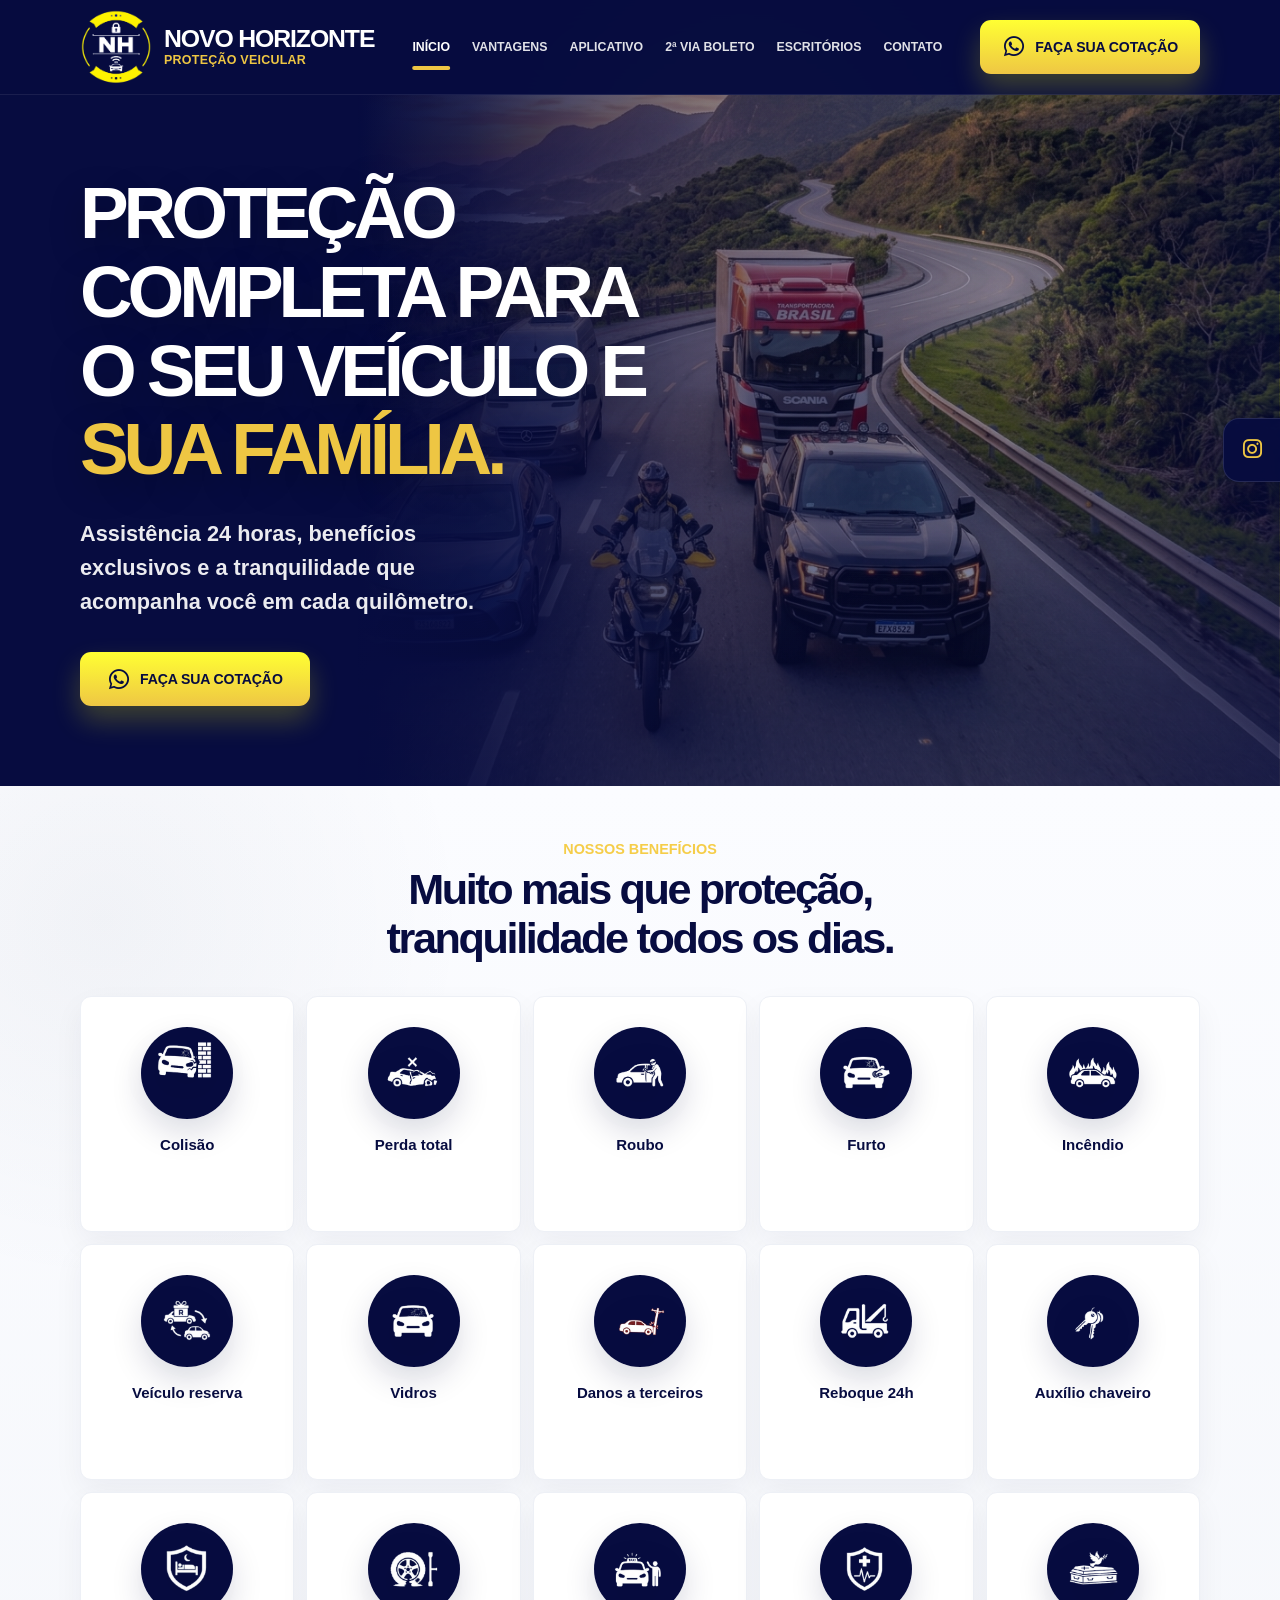
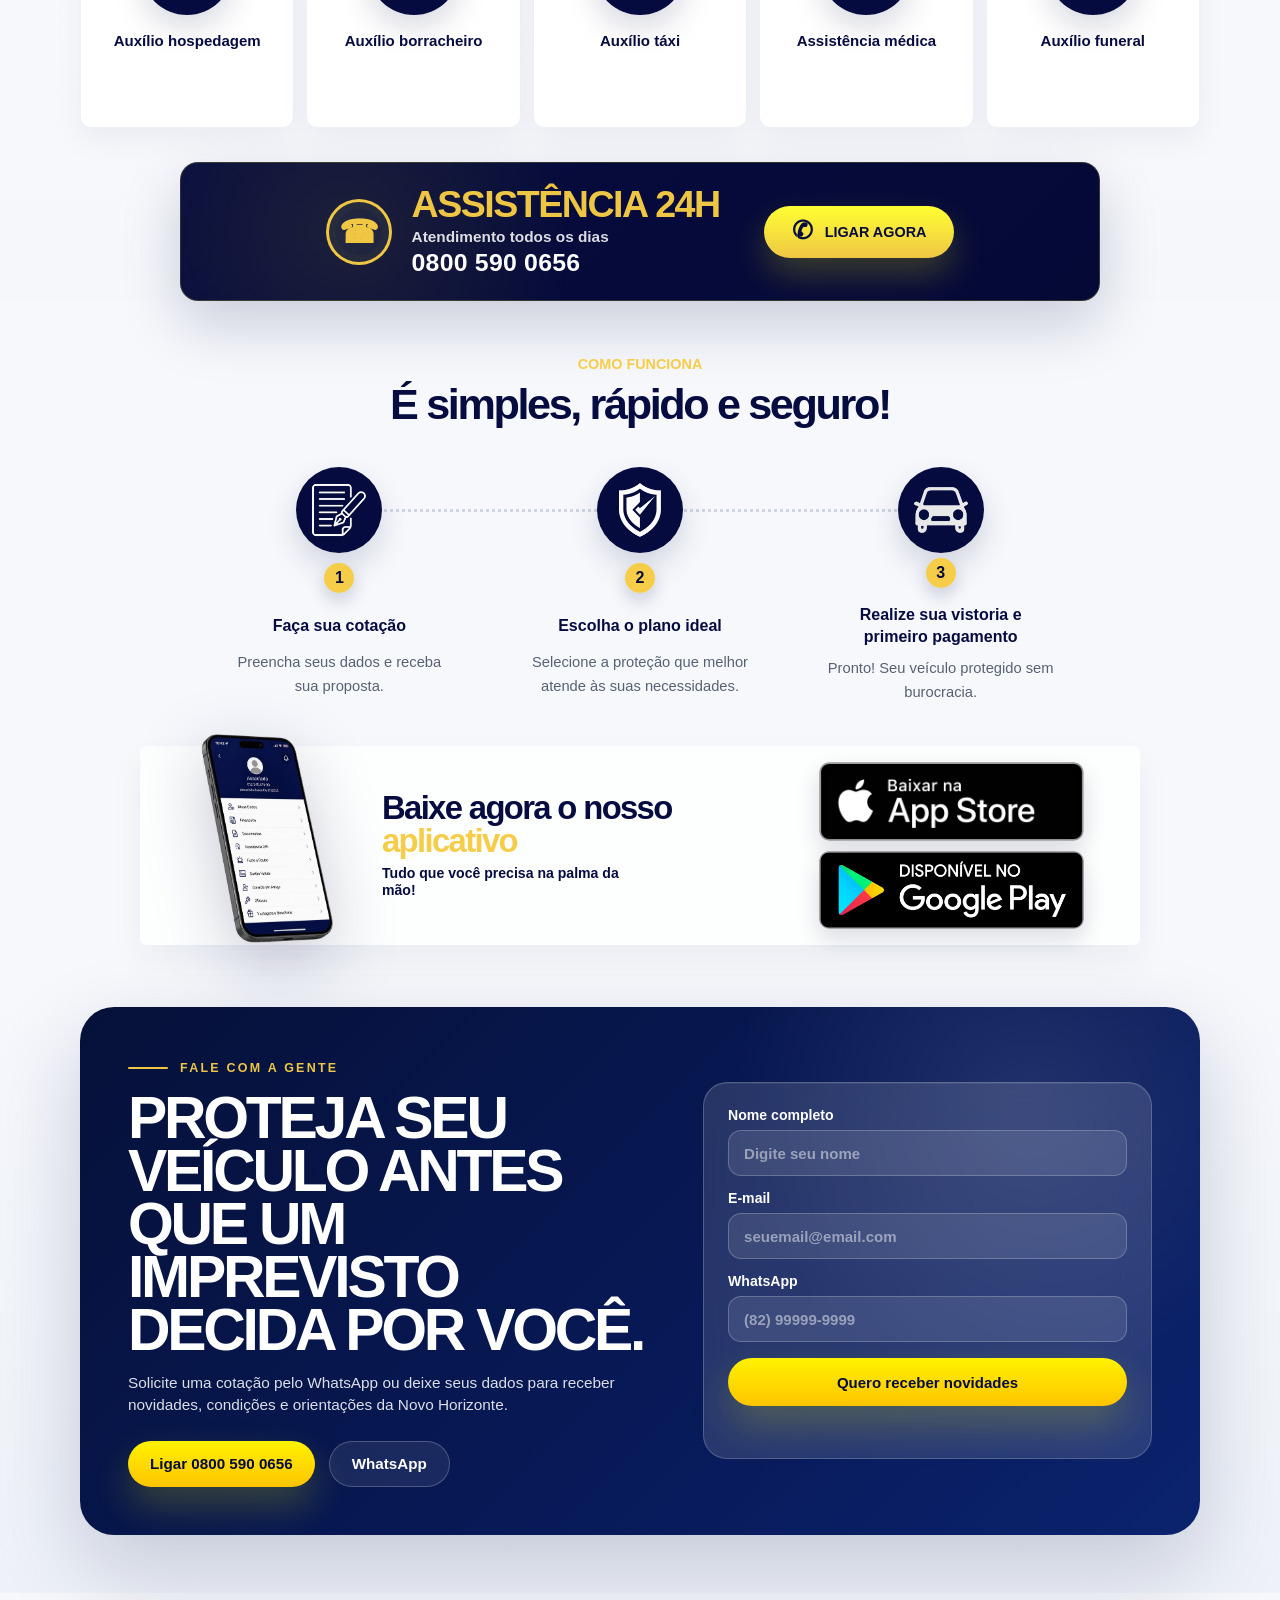
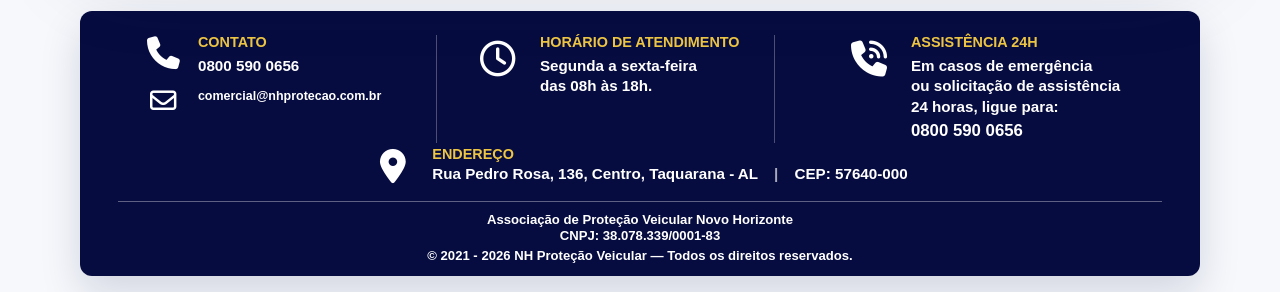
==== index.html @ bb08e826 "ajustes finalizados" ====
<!doctype html>
<html lang="pt-BR">
  <head>
    <meta charset="UTF-8" />
    <meta name="viewport" content="width=device-width, initial-scale=1.0" />
    <meta
      name="description"
      content="Novo Horizonte Proteção Veicular - proteção veicular para você e sua família com assistência 24 horas."
    />
    <title>Novo Horizonte Proteção Veicular</title>
    <link rel="preconnect" href="https://fonts.googleapis.com" />
    <link rel="preconnect" href="https://fonts.gstatic.com" crossorigin />
    <link
      href="https://fonts.googleapis.com/css2?family=Inter:wght@400;500;600;700;800;900&family=League+Spartan:wght@600;700;800;900&display=swap"
      rel="stylesheet"
    />
    <link rel="icon" type="image/png" href="assets/favicon-nh.png" />
    <link
      rel="stylesheet"
      href="https://cdnjs.cloudflare.com/ajax/libs/font-awesome/6.5.2/css/all.min.css"
    />
    <link rel="stylesheet" href="style.css" />
  </head>
  <body>
    <header class="site-header" id="inicio">
      <div class="container nav-wrapper">
        <a
          href="#inicio"
          class="brand"
          aria-label="Novo Horizonte Proteção Veicular"
        >
          <img
            class="brand-symbol"
            src="assets/logo-nh-simbolo.png"
            alt="Símbolo oficial Novo Horizonte"
          />
          <span class="brand-name">
            <strong>Novo Horizonte</strong>
            <small>Proteção Veicular</small>
          </span>
        </a>

        <button
          class="menu-toggle"
          type="button"
          aria-label="Abrir menu"
          aria-expanded="false"
        >
          <span></span>
          <span></span>
          <span></span>
        </button>

        <nav class="main-menu" aria-label="Menu principal">
          <a class="active" href="#inicio">Início</a>
          <a href="#vantagens">Vantagens</a>
          <a href="#aplicativo">Aplicativo</a>
          <a href="boleto.html">2ª Via Boleto</a>
          <a href="escritorios.html">Escritórios</a>
          <a href="#contato">Contato</a>
        </nav>

        <a
          class="header-cta cotacao-trigger"
          href="#"
          aria-haspopup="dialog"
        >
          <i
            class="fa-brands fa-whatsapp wa-icon"
            style="color: #060c40"
            aria-hidden="true"
          ></i>
          Faça sua cotação
        </a>
      </div>
    </header>

    <main>
      <section class="hero-section">
        <div class="hero-bg" aria-hidden="true"></div>
        <div class="container hero-content">
          <div class="hero-copy">
            <h1>
              PROTEÇÃO COMPLETA
PARA O SEU VEÍCULO e <br />
              <span>sua família.</span>
            </h1>
            <p>Assistência 24 horas, benefícios exclusivos e a tranquilidade que acompanha você em cada quilômetro.</p>
            <a
              class="primary-button cotacao-trigger"
              href="#"
              aria-haspopup="dialog"
            >
              <i
                class="fa-brands fa-whatsapp wa-icon"
                style="color: #060c40"
                aria-hidden="true"
              ></i>
              Faça sua cotação
            </a>
          </div>
        </div>
      </section>

       <section class="benefits-section section-padding" id="vantagens">
        <div class="container">
          <div class="section-heading">
            <span>Nossos benefícios</span>
            <h2>Muito mais que proteção,<br />tranquilidade todos os dias.</h2>
          </div>

          <div class="benefits-grid benefits-grid-expanded">
            <article class="benefit-card">
              <div class="icon-circle"><img src="assets/icon-colisao.png" alt="Ícone de colisão" /></div>
              <h3>Colisão</h3>
              
            </article>

            <article class="benefit-card">
              <div class="icon-circle"><img src="assets/icon-perdaTotal.png" alt="Ícone de perda total" /></div>
              <h3>Perda total</h3>
              
            </article>

            <article class="benefit-card">
              <div class="icon-circle"><img src="assets/icon-roubo.png" alt="Ícone de roubo" /></div>
              <h3>Roubo</h3>
              
            </article>

            <article class="benefit-card">
              <div class="icon-circle"><img src="assets/icon-furto.png" alt="Ícone de furto" /></div>
              <h3>Furto</h3>
              
            </article>

            <article class="benefit-card">
              <div class="icon-circle"><img src="assets/icon-incendio.png" alt="Ícone de incêndio" /></div>
              <h3>Incêndio</h3>
              
            </article>

            <article class="benefit-card">
              <div class="icon-circle"><img src="assets/icon-reserva.png" alt="Ícone de veículo reserva" /></div>
              <h3>Veículo reserva</h3>
              
            </article>

            <article class="benefit-card">
              <div class="icon-circle"><img src="assets/icon-vidro.png" alt="Ícone de vidros" /></div>
              <h3>Vidros</h3>
              
            </article>

            <article class="benefit-card">
              <div class="icon-circle"><img src="assets/icon-eletrico.png" alt="Ícone de danos a terceiros" /></div>
              <h3>Danos a terceiros</h3>
              
            </article>

            <article class="benefit-card">
              <div class="icon-circle"><img src="assets/icon-reboque.png" alt="Ícone de reboque 24h" /></div>
              <h3>Reboque 24h</h3>
              
            </article>

            <article class="benefit-card">
              <div class="icon-circle"><img src="assets/icon-chaveiro.png" alt="Ícone de auxílio chaveiro" /></div>
              <h3>Auxílio chaveiro</h3>
              
            </article>

            <article class="benefit-card">
              <div class="icon-circle"><img src="assets/icon-hospedagem.png" alt="Ícone de auxílio hospedagem" /></div>
              <h3>Auxílio hospedagem</h3>
              
            </article>

            <article class="benefit-card">
              <div class="icon-circle"><img src="assets/icon-borracheiro.png" alt="Ícone de auxílio borracheiro" /></div>
              <h3>Auxílio borracheiro</h3>
              
            </article>

            <article class="benefit-card">
              <div class="icon-circle"><img src="assets/icon-taxi.png" alt="Ícone de auxílio táxi" /></div>
              <h3>Auxílio táxi</h3>
              
            </article>

            <article class="benefit-card">
              <div class="icon-circle"><img src="assets/icon-medico.png" alt="Ícone de assistência médica" /></div>
              <h3>Assistência médica</h3>
              
            </article>

            <article class="benefit-card">
              <div class="icon-circle"><img src="assets/icon-funeral.png" alt="Ícone de auxílio funeral" /></div>
              <h3>Auxílio funeral</h3>
              
            </article>
          </div>

          <div
            class="proof-strip proof-strip-single"
            aria-label="Assistência 24 horas Novo Horizonte"
          >
            <div class="proof-call-content">
              <div class="proof-icon headset" aria-hidden="true">☎</div>

              <div class="proof-call-text">
                <strong>Assistência 24h</strong>
                <span>Atendimento todos os dias</span>
                <a
                  class="proof-phone"
                  href="tel:08005900656"
                  aria-label="Ligar para 0800 590 0656"
                  >0800 590 0656</a
                >
              </div>
            </div>

            <a
              class="proof-call-button"
              href="tel:08005900656"
              aria-label="Ligar agora para 0800 590 0656"
            >
              <span aria-hidden="true">✆</span>
              Ligar agora
            </a>
          </div>
        </div>
      </section>

      <section class="steps-section section-padding">
        <div class="container">
          <div class="section-heading compact">
            <span>Como funciona</span>
            <h2>É simples, rápido e seguro!</h2>
          </div>

          <div class="steps-grid">
            <article class="step-card">
              <div class="icon-circle"><img src="assets/icon-contrato.png" alt="Ícone de assistência médica" /></div>
              <span class="step-number">1</span>
              <h3>Faça sua cotação</h3>
              <p>Preencha seus dados e receba sua proposta.</p>
            </article>

            <article class="step-card">
              <div class="icon-circle"><img src="assets/icon-escudo.png" alt="Ícone de proteção contra colisões" /></div>
              <span class="step-number">2</span>
              <h3>Escolha o plano ideal</h3>
              <p>
                Selecione a proteção que melhor atende às suas necessidades.
              </p>
            </article>

            <article class="step-card">
              <div class="icon-circle"><img src="assets/icon-carro.png" alt= "Ícone Vistoria e Primeiro Pagamento" /></div>
              <span class="step-number">3</span>
              <h3>Realize sua vistoria e primeiro pagamento</h3>
              <p>Pronto! Seu veículo protegido sem burocracia.</p>
            </article>
          </div>
        </div>
      </section>

      <section class="app-section" id="aplicativo">
        <div class="container app-card">
          <div class="phone-mockup phone-mockup-real" aria-label="Aplicativo NH">
            <img
              class="app-phone-image"
              src="assets/app-phone-mockup.png"
              alt="Tela do aplicativo Novo Horizonte Proteção Veicular"
            />
          </div>

          <div class="app-copy">
            <h2>Baixe agora o nosso <span>aplicativo</span></h2>
            <p>Tudo que você precisa na palma da mão!</p>
          </div>

          <div class="store-buttons store-badges">
            <a
              href="https://apps.apple.com/us/app/nh-associado/id6781799366"
              aria-label="Baixar na App Store"
              class="store-badge-link"
              target="_blank"
              rel="noopener"
            >
              <img src="assets/app-store-badge.png" alt="Baixar na App Store" />
            </a>
            <a
              href="https://play.google.com/store/apps/details?id=br.com.nhprotecao"
              aria-label="Baixar no Google Play"
              class="store-badge-link"
              target="_blank"
              rel="noopener"
            >
              <img
                src="assets/google-play-badge.png"
                alt="Disponível no Google Play"
              />
            </a>
          </div>
        </div>
      </section>

      <section class="contact-section" id="contato">
        <div class="container contact-panel">
          <div class="contact-copy">
            <span class="contact-eyebrow">Fale com a gente</span>
            <h2>
              Proteja seu veículo antes que um imprevisto decida por você.
            </h2>
            <p>
              Solicite uma cotação pelo WhatsApp ou deixe seus dados para
              receber novidades, condições e orientações da Novo Horizonte.
            </p>

            <div class="contact-actions">
              <a
                class="contact-button contact-button-primary"
                href="tel:08005900656"
                >Ligar 0800 590 0656</a
              >
              <a
                class="contact-button contact-button-outline"
                href="https://wa.me/558296953347?text=Olá,%20quero%20falar%20com%20a%20Novo%20Horizonte%20Proteção%20Veicular."
                target="_blank"
                rel="noopener"
                >WhatsApp</a
              >
            </div>
          </div>

          <form
            class="contact-form"
            id="contactForm"
            action="https://formsubmit.co/ajax/comercial@nhprotecao.com.br"
            method="POST"
          >
            <input
              type="hidden"
              name="_subject"
              value="Novo contato pelo site NH Proteção Veicular"
            />
            <input type="hidden" name="_template" value="table" />
            <input type="hidden" name="_captcha" value="false" />
            <input
              type="hidden"
              name="Origem"
              value="Formulário de contato do site NH Proteção Veicular"
            />
            <label>
              Nome completo
              <input
                type="text"
                name="Nome"
                placeholder="Digite seu nome"
                required
              />
            </label>

            <label>
              E-mail
              <input
                type="email"
                name="E-mail"
                placeholder="seuemail@email.com"
                required
              />
            </label>

            <label>
              WhatsApp
              <input
                type="tel"
                name="WhatsApp"
                placeholder="(82) 99999-9999"
                required
              />
            </label>

            <button type="submit">Quero receber novidades</button>
            <p
              class="contact-form-message"
              id="contactFormMessage"
              aria-live="polite"
            ></p>
          </form>
        </div>
      </section>
    </main>

    <footer class="site-footer site-footer--compact" id="rodape">
      <div class="container footer-compact">
        <div class="footer-compact-top">
          <article class="footer-compact-item footer-compact-contact">
            <div class="footer-compact-icons" aria-hidden="true">
              <i class="fa-solid fa-phone"></i>
              <i class="fa-regular fa-envelope"></i>
            </div>
            <div class="footer-compact-text">
              <h3>Contato</h3>
              <a href="tel:08005900656">0800 590 0656</a>
              <a href="mailto:comercial@nhprotecao.com.br">comercial@nhprotecao.com.br</a>
            </div>
          </article>

          <article class="footer-compact-item footer-compact-hours">
            <div class="footer-compact-main-icon" aria-hidden="true">
              <i class="fa-regular fa-clock"></i>
            </div>
            <div class="footer-compact-text">
              <h3>Horário de atendimento</h3>
              <p>Segunda a sexta-feira<br />das 08h às 18h.</p>
            </div>
          </article>

          <article class="footer-compact-item footer-compact-assist">
            <div class="footer-compact-main-icon" aria-hidden="true">
              <i class="fa-solid fa-phone-volume"></i>
            </div>
            <div class="footer-compact-text">
              <h3>Assistência 24h</h3>
              <p>Em casos de emergência<br />ou solicitação de assistência<br />24 horas, ligue para:</p>
              <a class="footer-compact-phone" href="tel:08005900656">0800 590 0656</a>
            </div>
          </article>
        </div>

        <div class="footer-compact-address">
          <i class="fa-solid fa-location-dot" aria-hidden="true"></i>
          <div>
            <h3>Endereço</h3>
            <p>Rua Pedro Rosa, 136, Centro, Taquarana - AL <span>|</span> CEP: 57640-000</p>
          </div>
        </div>

        <div class="footer-compact-bottom">
          <p>Associação de Proteção Veicular Novo Horizonte<br />CNPJ: 38.078.339/0001-83</p>
          <p>© 2021 - 2026 NH Proteção Veicular — Todos os direitos reservados.</p>
        </div>
      </div>
    </footer>

    <aside class="floating-social" aria-label="Redes sociais Novo Horizonte">
      <a
        href="https://www.instagram.com/novohorizonteprotecaoveicular/"
        target="_blank"
        rel="noopener"
        aria-label="Instagram Novo Horizonte"
        title="Instagram"
      >
        <i class="fa-brands fa-instagram" aria-hidden="true"></i>
      </a>
    </aside>

    <div class="cotacao-modal" id="cotacaoModal" aria-hidden="true">
      <div class="cotacao-modal__overlay" data-close-cotacao></div>

      <section
        class="cotacao-modal__box cotacao-modal__box--form"
        role="dialog"
        aria-modal="true"
        aria-labelledby="cotacaoModalTitle"
      >
        <div class="cotacao-modal__header">
          <div>
            <span>Faça sua cotação</span>
            <h2 id="cotacaoModalTitle">Seja um associado Novo Horizonte!</h2>
          </div>
          <button
            class="cotacao-modal__close"
            type="button"
            aria-label="Fechar formulário"
            data-close-cotacao
          >
            ×
          </button>
        </div>

        <div class="cotacao-modal__form-wrap">
          <div class="cotacao-modal__brand">
            <img
              src="assets/simbolo-fundo-azul.png"
              alt="Símbolo oficial Novo Horizonte"
            />
            <div>
              <strong>Novo Horizonte</strong>
              <span>Proteção Veicular</span>
            </div>
          </div>

          <form
            class="cotacao-form"
            id="cotacaoForm"
            action="https://formsubmit.co/ajax/comercial@nhprotecao.com.br"
            method="POST"
          >
            <input
              type="hidden"
              name="_subject"
              value="Nova cotação pelo site NH Proteção Veicular"
            />
            <input type="hidden" name="_template" value="table" />
            <input type="hidden" name="_captcha" value="false" />
            <input
              type="hidden"
              name="Origem"
              value="Popup de cotação do site NH Proteção Veicular"
            />

            <label>
              Nome
              <input
                type="text"
                name="Nome"
                placeholder="Digite seu nome"
                autocomplete="name"
                required
              />
            </label>

            <label>
              Telefone
              <input
                type="tel"
                name="Telefone"
                id="cotacaoPhone"
                placeholder="(__) _____-____"
                autocomplete="tel"
                inputmode="numeric"
                maxlength="15"
                required
              />
            </label>

            <label>
              Placa
              <input
                type="text"
                name="Placa"
                id="cotacaoPlate"
                placeholder="XXX0000"
                autocomplete="off"
                maxlength="8"
                required
              />
            </label>

            <button class="cotacao-form__button" type="submit">Enviar</button>

            <p class="cotacao-form__terms">
              Ao preencher o formulário, concordo em receber comunicações e
              estou de acordo com os termos de uso.
            </p>

            <p
              class="cotacao-form__message"
              id="cotacaoFormMessage"
              aria-live="polite"
            ></p>
          </form>
        </div>
      </section>
    </div>

    <script src="script.js"></script>
  </body>
</html>
---- style.css ----
:root {
  --navy-950: #070c40;
  --navy-900: #070c40;
  --navy-800: #070c40;
  --navy-700: #070c40;
  --yellow: #f5cc44f8;
  --yellow-dark: #FDC206;
  --white: #ffffff;
  --off-white: #f7f8fb;
  --text: #070c40;
  --muted: #586174;
  --border: #e3e8f2;
  --shadow: 0 24px 60px rgba(7, 12, 64, 0.12);
  --font-body: "Poppins", sans-serif;
  --font-display: "Poppins", sans-serif;
}


* {
  box-sizing: border-box;
  margin: 0;
  padding: 0;
}

html {
  scroll-behavior: smooth;
  scroll-padding-top: 110px;
}

body {
  min-height: 100vh;
  font-family: var(--font-body);
  font-optical-sizing: auto;
  color: var(--text);
  background: var(--off-white);
  overflow-x: hidden;
}

body.menu-open {
  overflow: hidden;
}

a {
  color: inherit;
  text-decoration: none;
}

img,
svg {
  display: block;
  max-width: 100%;
}

button {
  font: inherit;
}

.container {
  width: min(1120px, calc(100% - 40px));
  margin-inline: auto;
}

.site-header {
  position: fixed;
  inset: 0 0 auto 0;
  z-index: 50;
  background: rgba(7, 12, 64, 0.93);
  border-bottom: 1px solid rgba(255, 255, 255, 0.08);
  backdrop-filter: blur(18px);
}

.nav-wrapper {
  min-height: 94px;
  display: flex;
  align-items: center;
  justify-content: space-between;
  gap: 26px;
}

.brand {
  display: inline-flex;
  align-items: center;
  gap: 12px;
  flex: 0 0 auto;
  min-width: 0;
}

.brand-symbol {
  width: 72px;
  height: auto;
  flex: 0 0 auto;
  display: block;
}

.brand-name {
  display: grid;
  gap: 2px;
  line-height: 1;
  text-transform: uppercase;
}

.brand-name strong {
  color: var(--white);
  font-family: var(--font-display);
  font-size: 1.55rem;
  font-weight: 900;
  letter-spacing: -0.045em;
}

.brand-name small {
  color: var(--yellow);
  font-size: 0.78rem;
  font-weight: 900;
  letter-spacing: 0.02em;
}

.main-menu {
  display: flex;
  align-items: center;
  justify-content: center;
  gap: 22px;
  color: var(--white);
  font-size: 0.77rem;
  font-weight: 900;
  text-transform: uppercase;
}

.main-menu a {
  position: relative;
  padding: 8px 0;
  opacity: 0.88;
  transition: 0.2s ease;
}

.main-menu a::after {
  content: "";
  position: absolute;
  left: 50%;
  bottom: -8px;
  width: 0;
  height: 4px;
  border-radius: 999px;
  background: var(--yellow);
  transform: translateX(-50%);
  transition: 0.22s ease;
}

.main-menu a:hover,
.main-menu a.active {
  opacity: 1;
}

.main-menu a:hover::after,
.main-menu a.active::after {
  width: 100%;
}

.header-cta,
.primary-button {
  min-height: 54px;
  display: inline-flex;
  align-items: center;
  justify-content: center;
  gap: 10px;
  border: 0;
  border-radius: 11px;
  color: var(--navy-950);
  background: linear-gradient(180deg, #ffff33, var(--yellow));
  box-shadow: 0 14px 28px rgba(240, 240, 0, 0.24);
  font-size: 0.88rem;
  font-weight: 900;
  text-transform: uppercase;
  letter-spacing: -0.01em;
  transition: 0.22s ease;
}

.header-cta {
  padding: 0 22px;
  white-space: nowrap;
}

.primary-button {
  padding: 0 27px;
}

.header-cta:hover,
.primary-button:hover {
  transform: translateY(-2px);
  box-shadow: 0 18px 34px rgba(240, 240, 0, 0.32);
}

.wa-icon {
  display: inline-flex;
  align-items: center;
  justify-content: center;
  width: 23px;
  min-width: 23px;
  height: 23px;
  font-size: 1.45rem;
  line-height: 1;
}

.menu-toggle {
  display: none;
  width: 48px;
  height: 48px;
  border: 1px solid rgba(255, 255, 255, 0.16);
  border-radius: 14px;
  background: rgba(255, 255, 255, 0.06);
  cursor: pointer;
}

.menu-toggle span {
  display: block;
  width: 23px;
  height: 2px;
  margin: 5px auto;
  border-radius: 999px;
  background: var(--yellow);
  transition: 0.2s ease;
}

.hero-section {
  position: relative;
  min-height: 710px;
  display: flex;
  align-items: center;
  overflow: hidden;
  padding-top: 94px;
  color: var(--white);
  background:
    radial-gradient(circle at 58% 22%, rgba(240, 240, 0, 0.2), transparent 24%),
    linear-gradient(90deg, var(--navy-950) 0%, var(--navy-900) 42%, var(--navy-950) 100%);
}

.hero-bg {
  position: absolute;
  inset: 94px 0 0 auto;
  width: 72%;
  background-image:
    linear-gradient(90deg, var(--navy-950) 0%, rgba(7, 12, 64, 0.88) 12%, rgba(7, 12, 64, 0.42) 38%, rgba(7, 12, 64, 0.22) 70%, rgba(7, 12, 64, 0.56) 100%),
    url("assets/carro-hero.png");
  background-repeat: no-repeat;
  background-position: center right;
  background-size: cover;
  opacity: 0.98;
}

.hero-bg::after {
  content: "";
  position: absolute;
  inset: 0;
  background:
    linear-gradient(180deg, rgba(7, 12, 64, 0.06), rgba(7, 12, 64, 0.48)),
    radial-gradient(circle at 70% 28%, rgba(255, 255, 255, 0.16), transparent 14%);
}

.hero-content {
  position: relative;
  z-index: 2;
}

.hero-copy {
  width: min(580px, 100%);
  padding-block: 80px;
}

.hero-copy h1 {
  font-family: var(--font-display);
  font-size: clamp(2.9rem, 5.7vw, 5.65rem);
  line-height: 1.08;
  font-weight: 900;
  letter-spacing: -0.07em;
  text-transform: uppercase;
  text-shadow: 0 12px 34px rgba(0, 0, 0, 0.26);
}

.hero-copy h1 span {
  color: var(--yellow);
}

.hero-copy p {
  width: min(420px, 100%);
  margin: 28px 0 34px;
  color: rgba(255, 255, 255, 0.92);
  font-size: 1.36rem;
  font-weight: 600;
  line-height: 1.55;
}

.section-padding {
  padding: 54px 0 0;
}

.benefits-section {
  position: relative;
  background:
    radial-gradient(circle at 8% 12%, rgba(3, 22, 56, 0.04), transparent 24%),
    linear-gradient(180deg, #fbfcff, #f5f7fb 100%);
}

.section-heading {
  margin: 0 auto 34px;
  text-align: center;
}

.section-heading span,
.boleto-box span {
  display: inline-block;
  margin-bottom: 8px;
  color: var(--yellow);
  font-size: 0.9rem;
  font-weight: 900;
  line-height: 1;
  text-transform: uppercase;
}

.section-heading h2,
.boleto-box h2 {
  color: var(--navy-950);
  font-family: var(--font-display);
  font-size: clamp(1.95rem, 4vw, 2.7rem);
  line-height: 1.13;
  font-weight: 900;
  letter-spacing: -0.055em;
}

.section-description {
  width: min(720px, 100%);
  margin: 12px auto 0;
  color: var(--muted);
  font-size: 1rem;
  line-height: 1.65;
  font-weight: 500;
}

.section-heading.compact {
  margin-bottom: 38px;
}

.benefits-grid {
  display: grid;
  grid-template-columns: repeat(5, 1fr);
  gap: 12px;
}

.benefit-card {
  min-height: 236px;
  display: flex;
  flex-direction: column;
  align-items: center;
  justify-content: flex-start;
  padding: 30px 18px 24px;
  text-align: center;
  border: 1px solid #edf0f6;
  border-radius: 11px;
  background: var(--white);
  box-shadow: 0 12px 30px rgba(7, 12, 64, 0.05);
  transition: 0.22s ease;
}

.benefit-card:hover {
  transform: translateY(-5px);
  box-shadow: var(--shadow);
}

.icon-circle {
  width: 86px;
  height: 86px;
  display: grid;
  place-items: center;
  margin-bottom: 18px;
  border-radius: 50%;
  color: var(--white);
  background: radial-gradient(circle at 34% 28%, var(--navy-950), var(--navy-950));
  font-size: 2.24rem;
  font-weight: 900;
  box-shadow: 0 14px 32px rgba(7, 12, 64, 0.14);
}

.icon-circle img {
  width: 66px;
  height: 66px;
  object-fit: contain;
  display: block;
  filter: drop-shadow(0 8px 14px rgba(0, 0, 0, 0.12));
}

.benefit-card h3 {
  margin-bottom: 14px;
  color: var(--navy-950);
  font-size: 0.94rem;
  line-height: 1.35;
  font-weight: 900;
}

.benefit-card p {
  color: var(--muted);
  font-size: 0.86rem;
  line-height: 1.75;
  font-weight: 500;
}

.proof-strip {
  min-height: 106px;
  display: grid;
  grid-template-columns: 1fr auto 1fr;
  align-items: center;
  gap: 48px;
  margin-top: 34px;
  padding: 22px 82px;
  border-radius: 10px;
  color: var(--white);
  background: linear-gradient(92deg, var(--navy-950), var(--navy-950));
  box-shadow: 0 22px 52px rgba(7, 12, 64, 0.14);
}

.proof-item {
  display: flex;
  align-items: center;
  justify-content: center;
  gap: 22px;
}

.proof-icon {
  width: 58px;
  height: 58px;
  display: grid;
  place-items: center;
  border: 3px solid var(--yellow);
  border-radius: 20px 20px 26px 26px;
  color: var(--yellow);
  font-size: 2rem;
  font-weight: 900;
}

.proof-icon.headset {
  border-radius: 50%;
  font-size: 2.35rem;
}

.proof-item p {
  display: grid;
  gap: 4px;
  color: var(--white);
}

.proof-item strong {
  color: var(--yellow);
  font-family: var(--font-display);
  font-size: 2rem;
  line-height: 1;
  font-weight: 900;
}

.proof-item span {
  font-size: 1rem;
  font-weight: 600;
}

.proof-divider {
  width: 1px;
  height: 54px;
  background: rgba(255, 255, 255, 0.22);
}

.steps-section {
  padding-bottom: 34px;
  background: #f6f8fc;
}

.steps-grid {
  position: relative;
  display: grid;
  grid-template-columns: repeat(3, 1fr);
  gap: 52px;
  max-width: 850px;
  margin-inline: auto;
}

.steps-grid::before {
  content: "";
  position: absolute;
  z-index: 1;
  left: 15%;
  right: 15%;
  top: 42px;
  height: 2px;
  border-top: 3px dotted #cfd5e2;
  pointer-events: none;
}

.step-card {
  position: relative;
  z-index: 3;
  display: grid;
  justify-items: center;
  text-align: center;
}

.step-icon {
  position: relative;
  z-index: 2;
  width: 84px;
  height: 84px;
  display: grid;
  place-items: center;
  border-radius: 50%;
  color: var(--white);
  background: radial-gradient(circle at 35% 26%, var(--navy-950), var(--navy-950));
  font-size: 2.2rem;
  box-shadow: 0 16px 34px rgba(7, 12, 64, 0.14);
}

.step-number {
  position: relative;
  z-index: 5;
  width: 30px;
  height: 30px;
  display: grid;
  place-items: center;
  margin-top: -13px;
  margin-bottom: 16px;
  border-radius: 50%;
  color: var(--navy-950);
  background: var(--yellow);
  font-weight: 900;
  box-shadow: 0 8px 18px rgba(7, 12, 64, 0.18);
}

.step-card h3 {
  max-width: 220px;
  margin-bottom: 8px;
  color: var(--navy-950);
  font-size: 1rem;
  line-height: 1.38;
  font-weight: 900;
}

.step-card p {
  max-width: 230px;
  color: var(--muted);
  font-size: 0.92rem;
  line-height: 1.64;
  font-weight: 500;
}

.app-section {
  padding: 0 0 28px;
  background: #f6f8fc;
}

.app-card {
  position: relative;
  min-height: 165px;
  display: grid;
  grid-template-columns: 190px 1fr 260px;
  align-items: center;
  gap: 34px;
  overflow: hidden;
  padding: 10px 72px 10px 56px;
  border-radius: 10px;
  background: rgba(255, 255, 255, 0.72);
  box-shadow: 0 18px 48px rgba(7, 12, 64, 0.05);
}

.phone-mockup {
  position: relative;
  height: 170px;
}

.phone-mockup::before {
  content: "";
  position: absolute;
  left: 12px;
  bottom: -80px;
  width: 104px;
  height: 230px;
  border-radius: 18px;
  background: var(--navy-950);
  border: 5px solid var(--navy-950);
  transform: rotate(-13deg);
  box-shadow: 0 20px 44px rgba(7, 12, 64, 0.28);
}

.phone-screen {
  position: absolute;
  left: 20px;
  bottom: -62px;
  width: 90px;
  height: 202px;
  display: grid;
  place-items: center;
  border-radius: 13px;
  background:
    radial-gradient(circle at 50% 18%, rgba(240, 240, 0, 0.23), transparent 24%),
    linear-gradient(180deg, var(--navy-950), var(--navy-950));
  transform: rotate(-13deg);
}

.mini-logo {
  width: 48px;
  height: auto;
  display: block;
  align-self: start;
  justify-self: center;
  margin-top: 18px;
}

.app-icons {
  position: absolute;
  left: 16px;
  right: 16px;
  bottom: 30px;
  display: grid;
  grid-template-columns: repeat(3, 1fr);
  gap: 8px;
}

.app-icons i {
  width: 13px;
  height: 13px;
  display: block;
  border-radius: 50%;
  background: var(--yellow);
  opacity: 0.88;
}

.app-copy h2 {
  color: var(--navy-950);
  font-family: var(--font-display);
  font-size: 2rem;
  line-height: 1.18;
  font-weight: 900;
  letter-spacing: -0.05em;
}

.app-copy h2 span {
  display: block;
  color: var(--yellow);
}

.app-copy p {
  margin-top: 5px;
  color: var(--navy-900);
  font-size: 1.15rem;
  line-height: 1.45;
  font-weight: 500;
}

.store-buttons {
  display: grid;
  gap: 12px;
}

.store-buttons a {
  min-height: 50px;
  display: grid;
  justify-content: center;
  align-content: center;
  padding: 7px 18px 7px 56px;
  border-radius: 7px;
  color: var(--white);
  background: #050505;
  font-family: var(--font-display);
  line-height: 1.05;
  position: relative;
}

.store-buttons a::before {
  content: "▶";
  position: absolute;
  left: 20px;
  top: 50%;
  color: var(--white);
  font-size: 1.55rem;
  transform: translateY(-50%);
}

.store-buttons a:first-child::before {
  content: "●";
}

.store-buttons strong {
  font-size: 0.65rem;
  font-weight: 700;
  text-transform: uppercase;
  opacity: 0.88;
}

.store-buttons span {
  font-size: 1.35rem;
  font-weight: 800;
}

.boleto-section {
  padding: 22px 0 64px;
  background: #f6f8fc;
}

.boleto-box {
  display: flex;
  align-items: center;
  justify-content: space-between;
  gap: 26px;
  padding: 30px 36px;
  border-radius: 16px;
  background: var(--white);
  border: 1px solid var(--border);
  box-shadow: 0 16px 40px rgba(7, 12, 64, 0.06);
}

.boleto-box p {
  margin-top: 8px;
  color: var(--muted);
  font-weight: 500;
}


.offices-section {
  padding-bottom: 70px;
  background: linear-gradient(180deg, #f6f8fc 0%, #ffffff 100%);
}

.breadcrumb-path {
  width: fit-content;
  display: flex;
  align-items: center;
  gap: 10px;
  margin: -12px auto 28px;
  padding: 9px 16px;
  border: 1px solid var(--border);
  border-radius: 999px;
  color: var(--muted);
  background: var(--white);
  font-size: 0.88rem;
  font-weight: 800;
  box-shadow: 0 10px 26px rgba(7, 12, 64, 0.05);
}

.breadcrumb-path a {
  color: var(--navy-950);
}

.breadcrumb-path span {
  color: var(--yellow-dark);
  font-size: 1.15rem;
  line-height: 1;
}

.breadcrumb-path strong {
  color: var(--navy-950);
}

.offices-grid {
  display: grid;
  grid-template-columns: repeat(3, 1fr);
  gap: 16px;
}

.office-card {
  position: relative;
  overflow: hidden;
  min-height: 245px;
  display: flex;
  flex-direction: column;
  padding: 24px;
  border: 1px solid var(--border);
  border-radius: 18px;
  background: var(--white);
  box-shadow: 0 16px 40px rgba(7, 12, 64, 0.07);
  transition: 0.22s ease;
}

.office-card::before {
  content: "";
  position: absolute;
  right: -34px;
  top: -34px;
  width: 102px;
  height: 102px;
  border-radius: 50%;
  background: rgba(240, 240, 0, 0.28);
}

.office-card:hover {
  transform: translateY(-5px);
  box-shadow: var(--shadow);
}

.office-card span {
  position: relative;
  z-index: 1;
  width: fit-content;
  margin-bottom: 12px;
  padding: 6px 10px;
  border-radius: 999px;
  color: var(--navy-950);
  background: var(--yellow);
  font-size: 0.72rem;
  font-weight: 900;
  text-transform: uppercase;
}

.office-card h3 {
  position: relative;
  z-index: 1;
  margin-bottom: 10px;
  color: var(--navy-950);
  font-family: var(--font-display);
  font-size: 1.75rem;
  line-height: 1;
  font-weight: 900;
  letter-spacing: -0.055em;
  text-transform: uppercase;
}

.office-card p {
  position: relative;
  z-index: 1;
  margin-bottom: 8px;
  color: var(--navy-950);
  line-height: 1.5;
  font-weight: 800;
}

.office-card small {
  position: relative;
  z-index: 1;
  display: block;
  color: var(--muted);
  font-size: 0.9rem;
  line-height: 1.55;
  font-weight: 500;
}

.office-card a {
  position: relative;
  z-index: 1;
  width: fit-content;
  min-height: 42px;
  display: inline-flex;
  align-items: center;
  justify-content: center;
  margin-top: auto;
  padding: 0 18px;
  border-radius: 999px;
  color: var(--white);
  background: var(--navy-950);
  font-size: 0.83rem;
  font-weight: 900;
  text-transform: uppercase;
  transition: 0.2s ease;
}

.office-card a:hover {
  color: var(--navy-950);
  background: var(--yellow);
}

.site-footer {
  color: var(--white);
  background: var(--navy-950);
  padding: 46px 0 20px;
}

.footer-grid {
  display: grid;
  grid-template-columns: 1.1fr 0.95fr 1.05fr 1fr;
  gap: 30px;
  padding-bottom: 34px;
  border-bottom: 1px solid rgba(255, 255, 255, 0.16);
}

.footer-grid article {
  min-height: 130px;
  padding-right: 24px;
  border-right: 1px solid rgba(255, 255, 255, 0.16);
}

.footer-grid article:last-child {
  border-right: 0;
}

.footer-grid h3 {
  margin-bottom: 18px;
  color: var(--yellow);
  font-size: 0.88rem;
  font-weight: 900;
  text-transform: uppercase;
}

.footer-line {
  position: relative;
  padding-left: 36px;
  color: rgba(255, 255, 255, 0.84);
  font-size: 0.95rem;
  line-height: 1.65;
  font-weight: 500;
}

.footer-line + .footer-line {
  margin-top: 14px;
}

.footer-line::before {
  position: absolute;
  left: 0;
  top: 1px;
  width: 24px;
  height: 24px;
  display: grid;
  place-items: center;
  color: var(--white);
  font-size: 1.35rem;
}

.phone::before { content: "☎"; }
.mail::before { content: "✉"; }
.clock::before { content: "◷"; }
.assist::before { content: "☏"; }
.pin::before { content: "●"; }

.footer-grid strong {
  display: block;
  margin-top: 10px;
  color: var(--white);
  font-size: 1.3rem;
  font-weight: 900;
}

.footer-bottom {
  display: grid;
  gap: 16px;
  padding-top: 18px;
  text-align: center;
  color: rgba(255, 255, 255, 0.82);
  font-size: 0.94rem;
  line-height: 1.6;
}

.footer-bottom p:first-child {
  padding-bottom: 16px;
  border-bottom: 1px solid rgba(255, 255, 255, 0.16);
}

.whatsapp-float {
  position: fixed;
  right: 22px;
  bottom: 22px;
  z-index: 45;
  width: 58px;
  height: 58px;
  display: grid;
  place-items: center;
  border-radius: 50%;
  color: var(--white);
  background: #16a34a;
  font-size: 1.6rem;
  font-weight: 900;
  box-shadow: 0 14px 30px rgba(22, 163, 74, 0.34);
}

.reveal {
  opacity: 0;
  transform: translateY(20px);
  transition: 0.7s ease;
}

.reveal.visible {
  opacity: 1;
  transform: translateY(0);
}

@media (max-width: 1060px) {
  .menu-toggle {
    display: block;
    order: 3;
  }

  .main-menu,
  .header-cta {
    display: none;
  }

  .main-menu.open {
    position: fixed;
    inset: 86px 20px auto 20px;
    display: grid;
    gap: 8px;
    padding: 16px;
    border: 1px solid rgba(255, 255, 255, 0.12);
    border-radius: 18px;
    background: rgba(7, 12, 64, 0.98);
    box-shadow: var(--shadow);
  }

  .main-menu.open a {
    padding: 12px 10px;
  }

  .main-menu.open a::after {
    display: none;
  }

  .menu-toggle.active span:nth-child(1) {
    transform: translateY(7px) rotate(45deg);
  }

  .menu-toggle.active span:nth-child(2) {
    opacity: 0;
  }

  .menu-toggle.active span:nth-child(3) {
    transform: translateY(-7px) rotate(-45deg);
  }

  .nav-wrapper {
    min-height: 86px;
  }

  .brand-symbol {
    width: 64px;
  }

  .brand-name strong {
    font-size: 1.35rem;
  }

  .brand-name small {
    font-size: 0.7rem;
  }

  .hero-section {
    padding-top: 86px;
    min-height: 610px;
  }

  .hero-bg {
    inset: 86px 0 0 0;
    width: 100%;
    background-position: 64% center;
  }

  .benefits-grid {
    grid-template-columns: repeat(3, 1fr);
  }

  .proof-strip {
    padding-inline: 36px;
    gap: 28px;
  }

  .app-card {
    grid-template-columns: 130px 1fr 230px;
    padding-inline: 32px;
  }

  .offices-grid {
    grid-template-columns: repeat(2, 1fr);
  }

  .footer-grid {
    grid-template-columns: repeat(2, 1fr);
  }

  .footer-grid article:nth-child(2) {
    border-right: 0;
  }
}

@media (max-width: 760px) {
  .container {
    width: min(100% - 28px, 1120px);
  }

  .site-header {
    position: sticky;
  }

  .nav-wrapper {
    min-height: 78px;
  }

  .brand {
    gap: 10px;
  }

  .brand-symbol {
    width: 55px;
  }

  .brand-name strong {
    font-size: 1.05rem;
  }

  .brand-name small {
    font-size: 0.58rem;
  }

  .main-menu.open {
    inset: 78px 14px auto 14px;
  }

  .hero-section {
    min-height: 570px;
    padding-top: 0;
    align-items: start;
  }

  .hero-bg {
    inset: 0;
    background-position: 58% center;
    background-size: cover;
  }

  .hero-bg::after {
    background:
      linear-gradient(90deg, rgba(7, 12, 64, 0.96) 0%, rgba(7, 12, 64, 0.75) 44%, rgba(7, 12, 64, 0.34) 100%),
      linear-gradient(180deg, rgba(7, 12, 64, 0.08), rgba(7, 12, 64, 0.62));
  }

  .hero-copy {
    padding: 74px 0 58px;
  }

  .hero-copy h1 {
    font-size: clamp(2.5rem, 12.7vw, 4.1rem);
    letter-spacing: -0.075em;
  }

  .hero-copy p {
    max-width: 310px;
    margin: 22px 0 28px;
    font-size: 1.02rem;
  }

  .primary-button {
    width: 100%;
    max-width: 320px;
  }

  .section-padding {
    padding-top: 44px;
  }

  .section-heading {
    margin-bottom: 26px;
  }

  .section-heading h2,
  .boleto-box h2 {
    font-size: clamp(1.75rem, 8vw, 2.25rem);
  }

  .benefits-grid,
  .steps-grid,
  .offices-grid,
  .footer-grid {
    grid-template-columns: 1fr;
  }

  .benefit-card {
    min-height: auto;
    padding: 24px 22px;
  }

  .icon-circle {
    width: 76px;
    height: 76px;
    font-size: 2rem;
  }

  .proof-strip {
    grid-template-columns: 1fr;
    gap: 22px;
    padding: 28px 24px;
  }

  .proof-divider {
    width: 100%;
    height: 1px;
  }

  .proof-item {
    justify-content: flex-start;
  }

  .steps-grid {
    gap: 28px;
  }

  .steps-grid::before {
    display: none;
  }

  .step-card {
    padding: 20px;
    border: 1px solid var(--border);
    border-radius: 18px;
    background: var(--white);
  }

  .app-card {
    grid-template-columns: 1fr;
    gap: 14px;
    padding: 26px;
    text-align: center;
  }

  .phone-mockup {
    display: none;
  }

  .store-buttons {
    width: min(240px, 100%);
    margin-inline: auto;
  }

  .boleto-box {
    display: grid;
    padding: 26px;
    text-align: center;
  }

  .offices-section {
    padding-bottom: 48px;
  }

  .breadcrumb-path {
    margin-top: -6px;
    font-size: 0.8rem;
  }

  .office-card {
    min-height: auto;
    padding: 22px;
  }

  .boleto-box .primary-button {
    margin-inline: auto;
  }

  
.site-footer {
    padding-top: 36px;
  }

  .footer-grid article,
  .footer-grid article:nth-child(2) {
    min-height: auto;
    padding: 0 0 24px;
    border-right: 0;
    border-bottom: 1px solid rgba(255, 255, 255, 0.12);
  }

  .footer-grid article:last-child {
    border-bottom: 0;
  }

  .whatsapp-float {
    width: 52px;
    height: 52px;
    right: 14px;
    bottom: 14px;
  }
}

/* Popup de cotação */
body.cotacao-modal-open {
  overflow: hidden;
}

.cotacao-modal {
  position: fixed;
  inset: 0;
  z-index: 200;
  display: none;
  align-items: center;
  justify-content: center;
  padding: 24px;
}

.cotacao-modal.open {
  display: flex;
}

.cotacao-modal__overlay {
  position: absolute;
  inset: 0;
  background: rgba(7, 12, 64, 0.78);
  backdrop-filter: blur(8px);
}

.cotacao-modal__box {
  position: relative;
  z-index: 1;
  width: min(960px, 100%);
  max-height: min(760px, calc(100vh - 48px));
  display: grid;
  grid-template-rows: auto 1fr auto;
  overflow: hidden;
  border-radius: 22px;
  background: var(--white);
  box-shadow: 0 30px 90px rgba(0, 0, 0, 0.34);
}

.cotacao-modal__header {
  display: flex;
  align-items: center;
  justify-content: space-between;
  gap: 20px;
  padding: 22px 24px;
  color: var(--white);
  background: var(--navy-950);
}

.cotacao-modal__header span {
  display: block;
  margin-bottom: 4px;
  color: var(--yellow);
  font-size: 0.76rem;
  font-weight: 900;
  text-transform: uppercase;
  letter-spacing: 0.12em;
}

.cotacao-modal__header h2 {
  font-family: var(--font-display);
  font-size: clamp(1.35rem, 3vw, 2rem);
  line-height: 1;
  text-transform: uppercase;
}

.cotacao-modal__close {
  width: 46px;
  height: 46px;
  flex: 0 0 auto;
  border: 0;
  border-radius: 50%;
  color: var(--navy-950);
  background: var(--yellow);
  font-size: 2rem;
  font-weight: 900;
  line-height: 1;
  cursor: pointer;
}

.cotacao-modal__iframe-wrap {
  position: relative;
  min-height: min(560px, calc(100vh - 190px));
  background: #ffffff;
}

.cotacao-modal__loader {
  position: absolute;
  inset: 0;
  z-index: 2;
  display: grid;
  place-items: center;
  color: var(--navy-950);
  background: #ffffff;
  font-weight: 900;
}

.cotacao-modal__loader.hidden {
  display: none;
}

.cotacao-modal__iframe {
  width: 100%;
  height: min(560px, calc(100vh - 190px));
  border: 0;
  background: #ffffff;
}

.cotacao-modal__fallback {
  padding: 12px 20px 16px;
  color: var(--muted);
  background: #f7f8fb;
  text-align: center;
  font-size: 0.88rem;
}

.cotacao-modal__fallback a {
  color: #1d7ff2;
  font-weight: 900;
  text-decoration: underline;
}

@media (max-width: 720px) {
  .cotacao-modal {
    padding: 10px;
  }

  .cotacao-modal__box {
    max-height: calc(100vh - 20px);
    border-radius: 18px;
  }

  .cotacao-modal__header {
    padding: 16px;
  }

  .cotacao-modal__close {
    width: 42px;
    height: 42px;
    font-size: 1.75rem;
  }

  .cotacao-modal__iframe-wrap,
  .cotacao-modal__iframe {
    height: calc(100vh - 165px);
  }
}


/* Página separada de escritórios */
.offices-page-main {
  padding-top: 94px;
}

.offices-page-main .offices-section {
  padding-top: 74px;
  padding-bottom: 104px;
}

.offices-page-main .section-heading h1 {
  max-width: 820px;
  margin-inline: auto;
  color: var(--navy-950);
  font-family: var(--font-display);
  font-size: clamp(2.4rem, 5vw, 4.5rem);
  line-height: 0.9;
  letter-spacing: -0.045em;
  text-transform: uppercase;
}

@media (max-width: 720px) {
  .offices-page-main {
    padding-top: 82px;
  }

  .offices-page-main .offices-section {
    padding-top: 54px;
    padding-bottom: 78px;
  }
}

/* Ajustes finais do responsivo mobile conforme layout de referência */
@media (max-width: 760px) {
  html {
    scroll-padding-top: 78px;
  }

  .container {
    width: min(100% - 32px, 1120px);
  }

  .site-header {
    position: sticky;
    top: 0;
    background: var(--navy-950);
    border-bottom: 0;
  }

  .nav-wrapper {
    min-height: 78px;
    justify-content: flex-start;
    gap: 10px;
  }

  .brand {
    margin-right: auto;
    gap: 9px;
  }

  .brand-symbol {
    width: 58px;
  }

  .brand-name strong {
    font-size: 1.42rem;
    line-height: .88;
  }

  .brand-name small {
    font-size: .68rem;
    line-height: 1;
  }

  .header-cta {
    order: 2;
    width: 48px;
    min-width: 48px;
    height: 48px;
    min-height: 48px;
    display: inline-grid;
    place-items: center;
    padding: 0;
    border-radius: 9px;
    font-size: 0;
    box-shadow: none;
  }

  .header-cta .wa-icon {
    width: 26px;
    height: 26px;
  }

  .menu-toggle {
    order: 3;
    width: 48px;
    height: 48px;
    display: grid;
    align-content: center;
    border: 0;
    border-radius: 0;
    background: transparent;
  }

  .menu-toggle span {
    width: 30px;
    height: 4px;
    margin: 3px auto;
    background: var(--white);
  }

  .main-menu.open {
    inset: 78px 16px auto 16px;
  }

  .hero-section {
    min-height: 230px;
    padding-top: 0;
    align-items: center;
  }

  .hero-bg {
    inset: 0;
    width: 100%;
    background-position: 66% center;
    background-size: cover;
  }

  .hero-bg::after {
    background:
      linear-gradient(90deg, rgba(7, 12, 64, .98) 0%, rgba(7, 12, 64, .86) 36%, rgba(7, 12, 64, .26) 78%, rgba(7, 12, 64, .18) 100%),
      linear-gradient(180deg, rgba(7, 12, 64, .02), rgba(7, 12, 64, .36));
  }

  .hero-copy {
    width: 255px;
    padding: 18px 0 18px;
  }

  .hero-copy h1 {
    font-size: clamp(2rem, 8vw, 2.85rem);
    line-height: .98;
    letter-spacing: -0.06em;
  }

  .hero-copy p {
    max-width: 235px;
    margin: 12px 0 16px;
    font-size: .88rem;
    line-height: 1.45;
  }

  .hero-copy .primary-button {
    width: auto;
    min-height: 42px;
    max-width: none;
    padding: 0 18px;
    border-radius: 8px;
    font-size: .78rem;
  }

  .primary-button .wa-icon {
    width: 22px;
    height: 22px;
  }

  .section-padding {
    padding-top: 22px;
  }

  .benefits-section {
    border-radius: 14px 14px 0 0;
    overflow: hidden;
    background: linear-gradient(180deg, #fbfcff, #f6f8fc 100%);
  }

  .section-heading {
    margin-bottom: 16px;
  }

  .section-heading span,
  .boleto-box span {
    margin-bottom: 5px;
    font-size: .68rem;
  }

  .section-heading h2,
  .boleto-box h2 {
    font-size: clamp(1.26rem, 4.9vw, 1.62rem);
    line-height: 1.02;
    letter-spacing: -0.05em;
  }

  .benefits-grid {
    grid-template-columns: repeat(3, 1fr);
    gap: 8px;
  }

  .benefit-card {
    min-height: 158px;
    padding: 10px 7px 12px;
    border-radius: 9px;
    box-shadow: 0 8px 20px rgba(7, 12, 64, .045);
  }

  .icon-circle {
    width: 62px;
    height: 62px;
    margin-bottom: 8px;
    font-size: 1.7rem;
    box-shadow: 0 9px 22px rgba(7, 12, 64, .12);
  }

  .benefit-card h3 {
    margin-bottom: 6px;
    font-size: .66rem;
    line-height: 1.18;
  }

  .benefit-card p {
    font-size: .58rem;
    line-height: 1.42;
  }

  .proof-strip {
    min-height: 70px;
    grid-template-columns: 1fr auto 1fr;
    gap: 10px;
    margin-top: 10px;
    padding: 12px 18px;
    border-radius: 9px;
  }

  .proof-divider {
    width: 1px;
    height: 44px;
  }

  .proof-item {
    justify-content: center;
    gap: 10px;
  }

  .proof-icon {
    width: 42px;
    height: 42px;
    border-width: 3px;
    border-radius: 13px 13px 17px 17px;
    font-size: 1.25rem;
  }

  .proof-icon.headset {
    font-size: 1.6rem;
  }

  .proof-item strong {
    font-size: 1.45rem;
  }

  .proof-item span {
    font-size: .62rem;
    line-height: 1.25;
  }

  .steps-section {
    padding-top: 14px;
    padding-bottom: 20px;
  }

  .section-heading.compact {
    margin-bottom: 18px;
  }

  .steps-grid {
    grid-template-columns: repeat(3, 1fr);
    gap: 8px;
    max-width: 100%;
  }

  .steps-grid::before {
    display: block;
    left: 15%;
    right: 15%;
    top: 31px;
    height: 2px;
    border-top: 2px dotted #cfd5e2;
  }

  .step-card {
    z-index: 3;
    padding: 0;
    border: 0;
    border-radius: 0;
    background: transparent;
  }

  .step-icon {
    z-index: 2;
    width: 62px;
    height: 62px;
    font-size: 1.55rem;
    box-shadow: 0 10px 24px rgba(7, 12, 64, .13);
  }

  .step-number {
    z-index: 8;
    width: 22px;
    height: 22px;
    margin-top: -10px;
    margin-bottom: 8px;
    font-size: .78rem;
    box-shadow: 0 5px 12px rgba(7, 12, 64, .16);
  }

  .step-card h3 {
    max-width: 118px;
    margin-bottom: 5px;
    font-size: .62rem;
    line-height: 1.15;
  }

  .step-card p {
    max-width: 118px;
    font-size: .54rem;
    line-height: 1.35;
  }

  .app-section {
    padding: 0 0 10px;
  }

  .app-card {
    min-height: 112px;
    grid-template-columns: 92px 1fr 132px;
    gap: 9px;
    align-items: center;
    padding: 6px 12px;
    border-radius: 9px;
    text-align: left;
  }

  .phone-mockup {
    display: block;
    height: 108px;
  }

  .phone-mockup::before {
    left: 8px;
    bottom: -50px;
    width: 64px;
    height: 150px;
    border-width: 4px;
    border-radius: 14px;
  }

  .phone-screen {
    left: 14px;
    bottom: -38px;
    width: 54px;
    height: 130px;
    border-radius: 10px;
  }

  .mini-logo {
    width: 30px;
    margin-top: 12px;
  }

  .app-icons {
    left: 10px;
    right: 10px;
    bottom: 18px;
    gap: 5px;
  }

  .app-icons i {
    width: 8px;
    height: 8px;
  }

  .app-copy h2 {
    font-size: 1.12rem;
    line-height: 1.05;
  }

  .app-copy p {
    margin-top: 4px;
    font-size: .72rem;
    line-height: 1.22;
  }

  .store-buttons {
    width: 100%;
    gap: 7px;
    margin: 0;
  }

  .store-buttons a {
    min-height: 38px;
    padding: 5px 8px 5px 42px;
    border-radius: 5px;
  }

  .store-buttons a::before {
    left: 14px;
    font-size: 1.18rem;
  }

  .store-buttons strong {
    font-size: .47rem;
  }

  .store-buttons span {
    font-size: .98rem;
  }

  .boleto-section {
    display: none;
  }

  .site-footer {
    padding: 18px 0 10px;
  }

  .footer-grid {
    grid-template-columns: repeat(3, 1fr);
    gap: 0;
    padding-bottom: 10px;
  }

  .footer-grid article,
  .footer-grid article:nth-child(2) {
    min-height: 88px;
    padding: 0 10px;
    border-bottom: 0;
    border-right: 1px solid rgba(255, 255, 255, .16);
  }

  .footer-grid article:nth-child(3) {
    border-right: 0;
  }

  .footer-grid article:last-child {
    grid-column: 1 / -1;
    min-height: auto;
    margin-top: 8px;
    padding-top: 8px;
    border-right: 0;
    border-top: 1px solid rgba(255, 255, 255, .16);
    text-align: center;
  }

  .footer-grid h3 {
    margin-bottom: 6px;
    font-size: .58rem;
  }

  .footer-line {
    padding-left: 24px;
    font-size: .57rem;
    line-height: 1.38;
  }

  .footer-line + .footer-line {
    margin-top: 5px;
  }

  .footer-line::before {
    width: 18px;
    height: 18px;
    font-size: 1rem;
  }

  .footer-grid strong {
    margin-top: 3px;
    font-size: .78rem;
  }

  .footer-grid article:last-child .footer-line {
    display: inline-block;
    padding-left: 22px;
    text-align: left;
  }

  .footer-bottom {
    gap: 6px;
    padding-top: 8px;
    font-size: .58rem;
    line-height: 1.35;
  }

  .footer-bottom p:first-child {
    padding-bottom: 7px;
  }

  .whatsapp-float {
    display: none;
  }
}

@media (max-width: 430px) {
  .container {
    width: min(100% - 22px, 1120px);
  }

  .brand-symbol {
    width: 52px;
  }

  .brand-name strong {
    font-size: 1.16rem;
  }

  .brand-name small {
    font-size: .58rem;
  }

  .header-cta,
  .menu-toggle {
    width: 44px;
    min-width: 44px;
    height: 44px;
    min-height: 44px;
  }

  .hero-section {
    min-height: 220px;
  }

  .hero-bg {
    background-position: 70% center;
  }

  .hero-copy {
    width: 218px;
  }

  .hero-copy h1 {
    font-size: 2.05rem;
  }

  .hero-copy p {
    max-width: 200px;
    font-size: .78rem;
  }

  .hero-copy .primary-button {
    min-height: 38px;
    padding: 0 14px;
    font-size: .68rem;
  }

  .benefits-grid {
    gap: 6px;
  }

  .benefit-card {
    min-height: 142px;
    padding: 9px 5px 10px;
  }

  .icon-circle {
    width: 54px;
    height: 54px;
    font-size: 1.45rem;
  }

  .benefit-card h3 {
    font-size: .58rem;
  }

  .benefit-card p {
    font-size: .51rem;
  }

  .proof-strip {
    padding-inline: 10px;
  }

  .proof-icon {
    width: 36px;
    height: 36px;
    font-size: 1rem;
  }

  .proof-item {
    gap: 7px;
  }

  .proof-item strong {
    font-size: 1.1rem;
  }

  .proof-item span {
    font-size: .5rem;
  }

  .step-icon {
    width: 54px;
    height: 54px;
    font-size: 1.3rem;
  }

  .steps-grid::before {
    top: 27px;
  }

  .step-card h3 {
    font-size: .55rem;
  }

  .step-card p {
    font-size: .49rem;
  }

  .app-card {
    grid-template-columns: 70px 1fr 106px;
    padding: 6px 8px;
  }

  .app-copy h2 {
    font-size: .95rem;
  }

  .app-copy p {
    font-size: .62rem;
  }

  .store-buttons a {
    min-height: 34px;
    padding-left: 34px;
  }

  .store-buttons span {
    font-size: .8rem;
  }

  .store-buttons strong {
    font-size: .4rem;
  }

  .store-buttons a::before {
    left: 10px;
    font-size: .95rem;
  }

  .footer-line {
    font-size: .49rem;
    padding-left: 18px;
  }

  .footer-line::before {
    width: 14px;
    height: 14px;
    font-size: .8rem;
  }

  .footer-grid h3,
  .footer-bottom {
    font-size: .49rem;
  }
}


/* Página separada de 2ª via de boleto */
.boleto-page-main {
  padding-top: 94px;
}

.boleto-page-section {
  min-height: 68vh;
  padding-top: 74px;
  padding-bottom: 104px;
  background:
    radial-gradient(circle at 12% 8%, rgba(240, 240, 0, 0.12), transparent 28%),
    linear-gradient(180deg, #f6f8fc 0%, #ffffff 100%);
}

.boleto-page-section .section-heading h1 {
  max-width: 820px;
  margin-inline: auto;
  color: var(--navy-950);
  font-family: var(--font-display);
  font-size: clamp(2.4rem, 5vw, 4.5rem);
  line-height: 0.9;
  letter-spacing: -0.045em;
  text-transform: uppercase;
}

.boleto-page-card {
  width: min(920px, 100%);
  margin: 34px auto 0;
  display: grid;
  grid-template-columns: 120px 1fr;
  gap: 28px;
  align-items: center;
  padding: clamp(26px, 4vw, 46px);
  border: 1px solid var(--border);
  border-radius: 26px;
  background: var(--white);
  box-shadow: 0 20px 52px rgba(7, 12, 64, 0.08);
}

.boleto-page-icon {
  width: 104px;
  height: 104px;
  display: grid;
  place-items: center;
  border-radius: 50%;
  color: var(--yellow);
  background: var(--navy-950);
  font-size: 3rem;
  font-weight: 900;
  box-shadow: 0 16px 32px rgba(7, 12, 64, 0.18);
}

.boleto-page-card span {
  display: inline-block;
  color: var(--yellow);
  font-size: 0.82rem;
  font-weight: 900;
  letter-spacing: 0.08em;
  text-transform: uppercase;
  margin-bottom: 8px;
}

.boleto-page-card h2 {
  color: var(--navy-950);
  font-family: var(--font-display);
  font-size: clamp(2rem, 4vw, 3.25rem);
  line-height: 0.95;
  text-transform: uppercase;
}

.boleto-page-card p {
  max-width: 640px;
  margin-top: 12px;
  color: var(--muted);
  font-weight: 600;
}

.boleto-page-actions {
  display: flex;
  flex-wrap: wrap;
  gap: 12px;
  margin-top: 24px;
}

.secondary-button {
  min-height: 48px;
  display: inline-flex;
  align-items: center;
  justify-content: center;
  border-radius: 10px;
  padding: 0 22px;
  color: var(--navy-950);
  background: #eef2fb;
  border: 1px solid var(--border);
  font-weight: 900;
  transition: 0.22s ease;
}

.secondary-button:hover {
  transform: translateY(-2px);
  background: #ffffff;
}

@media (max-width: 720px) {
  .boleto-page-main {
    padding-top: 82px;
  }

  .boleto-page-section {
    padding-top: 54px;
    padding-bottom: 78px;
  }

  .boleto-page-card {
    grid-template-columns: 1fr;
    text-align: center;
    padding: 26px;
  }

  .boleto-page-icon {
    margin-inline: auto;
  }

  .boleto-page-actions .primary-button,
  .boleto-page-actions .secondary-button {
    width: 100%;
  }
}

/* Ajuste da faixa de assistência: somente 24h + telefone + botão */
.proof-strip-single {
  grid-template-columns: 1fr auto;
  justify-content: center;
  gap: 34px;
  padding: 22px 64px;
}

.proof-call-info {
  justify-content: flex-end;
}

.proof-call-info p {
  grid-template-columns: auto auto;
  align-items: end;
  column-gap: 12px;
}

.proof-call-info p strong {
  grid-row: 1 / span 2;
  align-self: center;
}

.proof-call-info p span {
  display: block;
}

.proof-call-info p b {
  color: var(--white);
  font-size: 1.45rem;
  line-height: 1;
  font-weight: 900;
  letter-spacing: .01em;
}

.proof-call-button {
  min-height: 48px;
  display: inline-flex;
  align-items: center;
  justify-content: center;
  border-radius: 999px;
  padding: 0 26px;
  color: var(--navy-950);
  background: var(--yellow);
  font-weight: 900;
  box-shadow: 0 14px 30px rgba(240, 240, 0, .18);
  transition: transform .2s ease, filter .2s ease;
}

.proof-call-button:hover {
  transform: translateY(-2px);
  filter: brightness(1.03);
}

@media (max-width: 760px) {
  .proof-strip-single {
    grid-template-columns: 1fr;
    gap: 14px;
    padding: 18px 16px;
    text-align: center;
  }

  .proof-call-info {
    justify-content: center;
  }

  .proof-call-info p {
    grid-template-columns: 1fr;
    justify-items: center;
    gap: 3px;
  }

  .proof-call-info p strong {
    grid-row: auto;
    font-size: 1.8rem;
  }

  .proof-call-info p span {
    font-size: .8rem;
  }

  .proof-call-info p b {
    font-size: 1.15rem;
  }

  .proof-call-button {
    width: 100%;
    min-height: 44px;
  }
}

@media (max-width: 430px) {
  .proof-strip-single {
    padding: 16px 12px;
  }

  .proof-call-info {
    gap: 9px;
  }

  .proof-call-info .proof-icon {
    width: 42px;
    height: 42px;
    font-size: 1.45rem;
  }

  .proof-call-info p strong {
    font-size: 1.5rem;
  }

  .proof-call-info p span {
    font-size: .68rem;
  }

  .proof-call-info p b {
    font-size: 1rem;
  }
}

/* Faixa de assistência profissional e centralizada */
.proof-strip.proof-strip-single {
  width: min(100%, 920px);
  min-height: 112px;
  display: flex;
  align-items: center;
  justify-content: center;
  gap: clamp(22px, 4vw, 44px);
  margin: 34px auto 0;
  padding: 24px clamp(24px, 5vw, 56px);
  border: 1px solid rgba(240, 240, 0, 0.18);
  border-radius: 18px;
  background:
    radial-gradient(circle at 18% 50%, rgba(240, 240, 0, 0.09), transparent 30%),
    linear-gradient(135deg, #070c40 0%, #050936 100%);
  box-shadow: 0 24px 60px rgba(7, 12, 64, 0.18);
  text-align: left;
}

.proof-call-content {
  display: flex;
  align-items: center;
  justify-content: center;
  gap: 20px;
  min-width: 0;
}

.proof-strip-single .proof-icon.headset {
  width: 66px;
  height: 66px;
  flex: 0 0 66px;
  border: 3px solid var(--yellow);
  border-radius: 50%;
  color: var(--yellow);
  background: rgba(255, 255, 255, 0.035);
  font-size: 2rem;
  line-height: 1;
  box-shadow: inset 0 0 0 7px rgba(240, 240, 0, 0.025);
}

.proof-call-text {
  display: grid;
  gap: 4px;
}

.proof-call-text strong {
  color: var(--yellow);
  font-family: var(--font-display);
  font-size: clamp(1.65rem, 3vw, 2.35rem);
  line-height: 0.95;
  font-weight: 900;
  letter-spacing: -0.04em;
  text-transform: uppercase;
}

.proof-call-text span {
  color: rgba(255, 255, 255, 0.86);
  font-size: 0.96rem;
  line-height: 1.25;
  font-weight: 700;
}

.proof-phone {
  color: var(--white);
  font-size: clamp(1.15rem, 2.2vw, 1.55rem);
  line-height: 1.05;
  font-weight: 900;
  letter-spacing: 0.01em;
}

.proof-call-button {
  min-height: 52px;
  flex: 0 0 auto;
  display: inline-flex;
  align-items: center;
  justify-content: center;
  gap: 9px;
  border-radius: 999px;
  padding: 0 28px;
  color: var(--navy-950);
  background: linear-gradient(180deg, #ffff33, var(--yellow));
  font-size: 0.9rem;
  font-weight: 900;
  text-transform: uppercase;
  box-shadow: 0 16px 34px rgba(240, 240, 0, 0.22);
  transition: transform 0.2s ease, filter 0.2s ease, box-shadow 0.2s ease;
}

.proof-call-button span {
  font-size: 1.05rem;
  line-height: 1;
}

.proof-call-button:hover {
  transform: translateY(-2px);
  filter: brightness(1.03);
  box-shadow: 0 20px 42px rgba(240, 240, 0, 0.28);
}

@media (max-width: 760px) {
  .proof-strip.proof-strip-single {
    width: 100%;
    min-height: auto;
    gap: 14px;
    padding: 16px 14px;
    border-radius: 12px;
  }

  .proof-call-content {
    gap: 11px;
  }

  .proof-strip-single .proof-icon.headset {
    width: 46px;
    height: 46px;
    flex-basis: 46px;
    border-width: 2px;
    font-size: 1.35rem;
  }

  .proof-call-text {
    gap: 2px;
  }

  .proof-call-text strong {
    font-size: 1.18rem;
  }

  .proof-call-text span {
    font-size: 0.62rem;
  }

  .proof-phone {
    font-size: 0.9rem;
  }

  .proof-call-button {
    min-height: 42px;
    padding: 0 16px;
    font-size: 0.68rem;
    white-space: nowrap;
  }
}

@media (max-width: 430px) {
  .proof-strip.proof-strip-single {
    justify-content: space-between;
    gap: 10px;
    padding: 13px 11px;
  }

  .proof-call-content {
    gap: 9px;
  }

  .proof-strip-single .proof-icon.headset {
    width: 39px;
    height: 39px;
    flex-basis: 39px;
    font-size: 1.12rem;
  }

  .proof-call-text strong {
    font-size: 0.98rem;
  }

  .proof-call-text span {
    font-size: 0.54rem;
  }

  .proof-phone {
    font-size: 0.78rem;
  }

  .proof-call-button {
    min-height: 38px;
    padding: 0 11px;
    font-size: 0.58rem;
  }
}

/* Seção de contato adicionada após o aplicativo */
.contact-section {
  padding: 72px 0 92px;
  background: linear-gradient(180deg, #f6f8fc 0%, #eef2f8 100%);
}

.contact-panel {
  display: grid;
  grid-template-columns: minmax(0, 1.08fr) minmax(360px, 0.92fr);
  align-items: center;
  gap: clamp(34px, 6vw, 70px);
  padding: clamp(44px, 6vw, 70px);
  border-radius: 38px;
  color: var(--white);
  background:
    radial-gradient(circle at 84% 18%, rgba(255, 255, 255, 0.10), transparent 28%),
    linear-gradient(135deg, #061139 0%, #071957 58%, #0b236e 100%);
  box-shadow: 0 34px 90px rgba(7, 12, 64, 0.18);
  overflow: hidden;
}

.contact-copy {
  max-width: 560px;
}

.contact-eyebrow {
  display: inline-flex;
  align-items: center;
  gap: 12px;
  margin-bottom: 24px;
  color: var(--yellow);
  font-size: 0.78rem;
  font-weight: 900;
  letter-spacing: 0.18em;
  text-transform: uppercase;
}

.contact-eyebrow::before {
  content: "";
  width: 40px;
  height: 2px;
  border-radius: 999px;
  background: var(--yellow);
}

.contact-copy h2 {
  max-width: 580px;
  color: var(--white);
  font-family: var(--font-display);
  font-size: clamp(3rem, 5.4vw, 5.4rem);
  line-height: 0.88;
  font-weight: 900;
  letter-spacing: -0.055em;
  text-transform: uppercase;
}

.contact-copy p {
  max-width: 600px;
  margin-top: 22px;
  color: rgba(255, 255, 255, 0.86);
  font-size: 1.02rem;
  line-height: 1.55;
  font-weight: 500;
}

.contact-actions {
  display: flex;
  align-items: center;
  flex-wrap: wrap;
  gap: 14px;
  margin-top: 32px;
}

.contact-button {
  min-height: 50px;
  display: inline-flex;
  align-items: center;
  justify-content: center;
  border-radius: 999px;
  padding: 0 24px;
  font-size: 0.95rem;
  font-weight: 900;
  transition: transform 0.2s ease, box-shadow 0.2s ease, background 0.2s ease;
}

.contact-button:hover {
  transform: translateY(-2px);
}

.contact-button-primary {
  color: var(--navy-950);
  background: linear-gradient(180deg, #fff200 0%, #ffc400 100%);
  box-shadow: 0 18px 38px rgba(240, 240, 0, 0.22);
}

.contact-button-outline {
  color: var(--white);
  border: 1px solid rgba(255, 255, 255, 0.22);
  background: rgba(255, 255, 255, 0.08);
}

.contact-form {
  display: grid;
  gap: 18px;
  padding: clamp(24px, 3vw, 28px);
  border-radius: 28px;
  border: 1px solid rgba(255, 255, 255, 0.20);
  background: rgba(255, 255, 255, 0.13);
  backdrop-filter: blur(16px);
  box-shadow: inset 0 1px 0 rgba(255, 255, 255, 0.08);
}

.contact-form label {
  display: grid;
  gap: 9px;
  color: var(--white);
  font-size: 0.92rem;
  font-weight: 900;
}

.contact-form input {
  width: 100%;
  min-height: 52px;
  border: 1px solid rgba(255, 255, 255, 0.22);
  border-radius: 15px;
  padding: 0 15px;
  color: var(--white);
  background: rgba(255, 255, 255, 0.10);
  outline: none;
  font-size: 0.94rem;
  font-weight: 700;
  transition: border-color 0.2s ease, box-shadow 0.2s ease, background 0.2s ease;
}

.contact-form input::placeholder {
  color: rgba(255, 255, 255, 0.48);
}

.contact-form input:focus {
  border-color: var(--yellow);
  background: rgba(255, 255, 255, 0.14);
  box-shadow: 0 0 0 4px rgba(240, 240, 0, 0.14);
}

.contact-form button {
  min-height: 54px;
  margin-top: 2px;
  border: 0;
  border-radius: 999px;
  color: var(--navy-950);
  background: linear-gradient(180deg, #fff200 0%, #ffc400 100%);
  cursor: pointer;
  font-size: 0.94rem;
  font-weight: 900;
  box-shadow: 0 18px 40px rgba(240, 240, 0, 0.22);
  transition: transform 0.2s ease, filter 0.2s ease;
}

.contact-form button:hover {
  transform: translateY(-2px);
  filter: brightness(1.03);
}

.contact-form-message {
  min-height: 20px;
  color: var(--yellow);
  font-size: 0.84rem;
  font-weight: 800;
  line-height: 1.35;
}

@media (max-width: 980px) {
  .contact-panel {
    grid-template-columns: 1fr;
  }

  .contact-copy {
    max-width: 100%;
  }

  .contact-copy h2 {
    max-width: 720px;
  }
}

@media (max-width: 760px) {
  .contact-section {
    padding: 28px 0 36px;
  }

  .contact-panel {
    gap: 24px;
    padding: 28px 18px;
    border-radius: 22px;
  }

  .contact-eyebrow {
    margin-bottom: 14px;
    font-size: 0.62rem;
    letter-spacing: 0.13em;
  }

  .contact-eyebrow::before {
    width: 28px;
  }

  .contact-copy h2 {
    font-size: clamp(2.15rem, 12.5vw, 3.5rem);
    line-height: 0.9;
  }

  .contact-copy p {
    margin-top: 14px;
    font-size: 0.84rem;
    line-height: 1.45;
  }

  .contact-actions {
    gap: 10px;
    margin-top: 20px;
  }

  .contact-button {
    min-height: 44px;
    padding: 0 17px;
    font-size: 0.78rem;
  }

  .contact-form {
    gap: 13px;
    padding: 18px;
    border-radius: 20px;
  }

  .contact-form label {
    gap: 7px;
    font-size: 0.78rem;
  }

  .contact-form input {
    min-height: 45px;
    border-radius: 13px;
    font-size: 0.82rem;
  }

  .contact-form button {
    min-height: 48px;
    font-size: 0.78rem;
  }
}

@media (max-width: 430px) {
  .contact-actions {
    align-items: stretch;
  }

  .contact-button {
    width: 100%;
  }
}

/* Ajuste compacto da seção de contato após o aplicativo */
.contact-section {
  padding: 46px 0 58px;
}

.contact-panel {
  min-height: auto;
  gap: clamp(26px, 4vw, 48px);
  padding: clamp(30px, 4.2vw, 48px);
  border-radius: 34px;
}

.contact-eyebrow {
  margin-bottom: 16px;
}

.contact-copy h2 {
  font-size: clamp(2.6rem, 4.6vw, 4.45rem);
  line-height: 0.9;
}

.contact-copy p {
  margin-top: 16px;
  font-size: 0.96rem;
  line-height: 1.45;
}

.contact-actions {
  margin-top: 24px;
}

.contact-button {
  min-height: 46px;
  padding: 0 22px;
}

.contact-form {
  gap: 14px;
  padding: clamp(20px, 2.6vw, 24px);
  border-radius: 24px;
}

.contact-form label {
  gap: 7px;
  font-size: 0.88rem;
}

.contact-form input {
  min-height: 46px;
  border-radius: 13px;
}

.contact-form button {
  min-height: 48px;
}

.contact-form-message {
  min-height: 14px;
}

@media (max-width: 760px) {
  .contact-section {
    padding: 22px 0 28px;
  }

  .contact-panel {
    gap: 18px;
    padding: 22px 16px;
    border-radius: 20px;
  }

  .contact-eyebrow {
    margin-bottom: 10px;
  }

  .contact-copy h2 {
    font-size: clamp(1.95rem, 11vw, 3rem);
  }

  .contact-copy p {
    margin-top: 10px;
    font-size: 0.8rem;
    line-height: 1.38;
  }

  .contact-actions {
    margin-top: 16px;
  }

  .contact-button {
    min-height: 40px;
  }

  .contact-form {
    gap: 10px;
    padding: 14px;
  }

  .contact-form input {
    min-height: 40px;
  }

  .contact-form button {
    min-height: 42px;
  }
}


/* Ajuste visual da seção de aplicativo com badges oficiais */
.app-card {
  grid-template-columns: 170px 1fr 330px;
  min-height: 188px;
  gap: 28px;
  padding: 14px 22px 14px 36px;
  border-radius: 12px;
  background: #f7f7f8;
  box-shadow: 0 14px 34px rgba(7, 12, 64, 0.05);
}

.phone-mockup {
  height: 175px;
}

.phone-mockup::before {
  left: 18px;
  bottom: -84px;
  width: 102px;
  height: 226px;
}

.phone-screen {
  left: 26px;
  bottom: -67px;
  width: 88px;
  height: 198px;
}

.app-copy h2 {
  font-size: clamp(1.9rem, 2.7vw, 3rem);
  line-height: 1.05;
}

.app-copy p {
  margin-top: 10px;
  font-size: 1.08rem;
}

.store-buttons {
  align-self: center;
  justify-self: end;
  width: 100%;
  max-width: 330px;
  gap: 14px;
}

.store-buttons a.store-badge-link {
  min-height: auto;
  display: block;
  padding: 0;
  background: transparent;
  border-radius: 0;
  overflow: hidden;
  box-shadow: none;
  transition: transform 0.22s ease, filter 0.22s ease;
}

.store-buttons a.store-badge-link::before,
.store-buttons a.store-badge-link strong,
.store-buttons a.store-badge-link span {
  display: none;
}

.store-buttons a.store-badge-link:hover {
  transform: translateY(-2px);
  filter: brightness(1.02);
}

.store-buttons a.store-badge-link img {
  display: block;
  width: 100%;
  height: auto;
  border-radius: 8px;
}

@media (max-width: 980px) {
  .app-card {
    grid-template-columns: 140px 1fr 260px;
    gap: 18px;
    padding: 14px 18px 14px 28px;
  }
}

@media (max-width: 760px) {
  .app-card {
    grid-template-columns: 90px 1fr;
    grid-template-areas:
      "phone copy"
      "phone buttons";
    align-items: center;
    gap: 12px 16px;
    padding: 14px 14px 14px 10px;
    min-height: auto;
  }

  .phone-mockup {
    grid-area: phone;
    height: 150px;
    align-self: stretch;
  }

  .phone-mockup::before {
    left: 8px;
    bottom: -82px;
    width: 82px;
    height: 202px;
    border-width: 4px;
  }

  .phone-screen {
    left: 14px;
    bottom: -68px;
    width: 72px;
    height: 176px;
    border-radius: 11px;
  }

  .mini-logo {
    width: 38px;
    margin-top: 16px;
  }

  .app-icons {
    left: 12px;
    right: 12px;
    bottom: 22px;
    gap: 6px;
  }

  .app-icons i {
    width: 10px;
    height: 10px;
  }

  .app-copy {
    grid-area: copy;
  }

  .app-copy h2 {
    font-size: clamp(1.55rem, 7vw, 2.2rem);
  }

  .app-copy p {
    font-size: 0.95rem;
    margin-top: 8px;
  }

  .store-buttons {
    grid-area: buttons;
    justify-self: stretch;
    max-width: none;
    gap: 10px;
  }

  .store-buttons a.store-badge-link img {
    border-radius: 6px;
  }
}


/* Botões oficiais do aplicativo */
.app-card {
  grid-template-columns: 190px 1fr 300px;
}

.store-buttons.store-badges {
  display: grid;
  gap: 12px;
  justify-items: end;
  align-items: center;
}

.store-buttons.store-badges a {
  min-height: 0;
  width: 260px;
  display: flex;
  align-items: center;
  justify-content: center;
  padding: 0;
  border: 0;
  border-radius: 14px;
  background: transparent;
  box-shadow: 0 10px 24px rgba(7, 12, 64, 0.10);
  overflow: hidden;
  transition: transform 0.2s ease, box-shadow 0.2s ease;
}

.store-buttons.store-badges a:hover {
  transform: translateY(-2px);
  box-shadow: 0 14px 30px rgba(7, 12, 64, 0.16);
}

.store-buttons.store-badges a::before {
  display: none;
  content: none;
}

.store-buttons.store-badges img {
  width: 100%;
  height: auto;
  display: block;
}

@media (max-width: 900px) {
  .app-card {
    grid-template-columns: 150px 1fr 240px;
    gap: 24px;
    padding: 12px 36px;
  }

  .store-buttons.store-badges a {
    width: 220px;
  }
}

@media (max-width: 720px) {
  .app-card {
    grid-template-columns: 1fr;
    gap: 14px;
    padding: 24px 20px;
    text-align: center;
  }

  .store-buttons.store-badges {
    justify-items: center;
  }

  .store-buttons.store-badges a {
    width: min(245px, 100%);
  }
}


/* Popup de cotação com formulário próprio */
.cotacao-modal__box--form {
  width: min(620px, 100%);
  max-height: calc(100vh - 48px);
  grid-template-rows: auto 1fr;
  overflow: hidden;
}

.cotacao-modal__form-wrap {
  padding: 26px 30px 30px;
  background: #ffffff;
  overflow-y: auto;
}

.cotacao-modal__brand {
  display: flex;
  align-items: center;
  gap: 14px;
  margin-bottom: 22px;
  padding-bottom: 18px;
  border-bottom: 1px solid var(--border);
}

.cotacao-modal__brand img {
  width: 62px;
  height: auto;
  flex: 0 0 auto;
}

.cotacao-modal__brand div {
  display: grid;
  gap: 2px;
  text-transform: uppercase;
  line-height: 1;
}

.cotacao-modal__brand strong {
  color: var(--navy-950);
  font-family: var(--font-display);
  font-size: 1.35rem;
  font-weight: 900;
  letter-spacing: -0.045em;
}

.cotacao-modal__brand span {
  color: var(--navy-950);
  font-size: 0.76rem;
  font-weight: 800;
}

.cotacao-form {
  display: grid;
  gap: 15px;
}

.cotacao-form label {
  display: grid;
  gap: 8px;
  color: var(--navy-950);
  font-size: 0.95rem;
  font-weight: 800;
}

.cotacao-form input {
  width: 100%;
  min-height: 47px;
  border: 1px solid #cfd8e6;
  border-radius: 6px;
  padding: 0 14px;
  color: var(--navy-950);
  background: #ffffff;
  font: inherit;
  outline: none;
  transition: 0.2s ease;
}

.cotacao-form input::placeholder {
  color: #9aa4b3;
}

.cotacao-form input:focus {
  border-color: #1d7ff2;
  box-shadow: 0 0 0 4px rgba(29, 127, 242, 0.12);
}

.cotacao-form__button {
  width: min(150px, 100%);
  min-height: 48px;
  margin-top: 2px;
  border: 0;
  border-radius: 6px;
  color: #ffffff;
  background: #1d7ff2;
  font-size: 1rem;
  font-weight: 900;
  cursor: pointer;
  transition: 0.2s ease;
}

.cotacao-form__button:hover {
  transform: translateY(-1px);
  background: #106bd1;
}

.cotacao-form__button:disabled {
  cursor: wait;
  opacity: 0.72;
  transform: none;
}

.cotacao-form__terms {
  color: var(--muted);
  font-size: 0.78rem;
  line-height: 1.55;
}

.cotacao-form__message {
  min-height: 20px;
  color: var(--navy-950);
  font-size: 0.86rem;
  font-weight: 900;
}

.cotacao-submit-frame {
  position: absolute;
  width: 1px;
  height: 1px;
  opacity: 0;
  pointer-events: none;
  border: 0;
}

@media (max-width: 720px) {
  .cotacao-modal__box--form {
    width: 100%;
    max-height: calc(100vh - 20px);
  }

  .cotacao-modal__form-wrap {
    padding: 20px 16px 22px;
  }

  .cotacao-modal__brand {
    margin-bottom: 18px;
  }

  .cotacao-form__button {
    width: 100%;
  }
}

/* Mensagens reais de envio dos formulários */
.cotacao-form__message[data-status="success"],
.contact-form-message[data-status="success"] {
  color: #16a34a;
}

.cotacao-form__message[data-status="error"],
.contact-form-message[data-status="error"] {
  color: #dc2626;
}

.cotacao-form__message[data-status="loading"],
.contact-form-message[data-status="loading"] {
  color: var(--navy-950);
}

/* Barra flutuante lateral de redes sociais */
.floating-social {
  position: fixed;
  top: 50%;
  right: 0;
  z-index: 160;
  display: grid;
  gap: 6px;
  padding: 10px 7px;
  border-radius: 16px 0 0 16px;
  background: rgba(7, 12, 64, 0.94);
  border: 1px solid rgba(255, 255, 255, 0.12);
  border-right: 0;
  box-shadow: 0 18px 45px rgba(7, 12, 64, 0.25);
  backdrop-filter: blur(12px);
  transform: translateY(-50%);
}

.floating-social a {
  width: 42px;
  height: 42px;
  display: grid;
  place-items: center;
  border-radius: 10px;
  color: var(--yellow);
  font-size: 1.35rem;
  line-height: 1;
  transition: 0.22s ease;
}

.floating-social a:hover {
  color: var(--navy-950);
  background: var(--yellow);
  transform: translateX(-4px);
}

@media (max-width: 760px) {
  .floating-social {
    top: 58%;
    padding: 8px 6px;
    border-radius: 14px 0 0 14px;
  }

  .floating-social a {
    width: 38px;
    height: 38px;
    font-size: 1.15rem;
  }
}


/* Ajuste final mobile: faixa de assistência alinhada e sem sobreposição */
@media (max-width: 760px) {
  .proof-strip.proof-strip-single {
    width: 100% !important;
    max-width: 100% !important;
    min-height: auto !important;
    display: flex !important;
    flex-direction: column !important;
    align-items: center !important;
    justify-content: center !important;
    gap: 14px !important;
    margin: 28px auto 0 !important;
    padding: 20px 16px !important;
    border-radius: 18px !important;
    text-align: center !important;
    overflow: hidden !important;
  }

  .proof-call-content {
    width: 100% !important;
    max-width: 100% !important;
    display: flex !important;
    flex-direction: column !important;
    align-items: center !important;
    justify-content: center !important;
    gap: 9px !important;
    min-width: 0 !important;
  }

  .proof-strip-single .proof-icon.headset {
    width: 50px !important;
    height: 50px !important;
    flex: 0 0 50px !important;
    margin: 0 auto !important;
    font-size: 1.35rem !important;
  }

  .proof-call-text {
    width: 100% !important;
    display: grid !important;
    justify-items: center !important;
    text-align: center !important;
    gap: 4px !important;
  }

  .proof-call-text strong {
    font-size: clamp(1.45rem, 7vw, 1.95rem) !important;
    line-height: 1 !important;
    white-space: normal !important;
  }

  .proof-call-text span {
    font-size: 0.86rem !important;
    line-height: 1.25 !important;
  }

  .proof-phone {
    display: inline-block !important;
    font-size: 1.18rem !important;
    line-height: 1.1 !important;
  }

  .proof-call-button {
    width: min(260px, 100%) !important;
    min-height: 46px !important;
    margin: 2px auto 0 !important;
    padding: 0 18px !important;
    font-size: 0.82rem !important;
    border-radius: 999px !important;
  }

  .proof-call-button span {
    font-size: 1rem !important;
  }

  .floating-social {
    top: 50% !important;
    right: 4px !important;
    transform: translateY(-50%) !important;
    z-index: 120 !important;
    gap: 4px !important;
    padding: 6px 5px !important;
    border-radius: 14px 0 0 14px !important;
  }

  .floating-social a {
    width: 32px !important;
    height: 32px !important;
    border-radius: 9px !important;
    font-size: 1rem !important;
  }
}

@media (max-width: 430px) {
  .proof-strip.proof-strip-single {
    padding: 18px 12px !important;
    gap: 12px !important;
  }

  .proof-call-text strong {
    font-size: 1.55rem !important;
  }

  .proof-call-text span {
    font-size: 0.8rem !important;
  }

  .proof-phone {
    font-size: 1.05rem !important;
  }

  .proof-call-button {
    width: min(245px, 100%) !important;
    min-height: 44px !important;
    font-size: 0.78rem !important;
  }
}

/* Ajuste final: seção do aplicativo alinhada no mobile */
@media (max-width: 760px) {
  .app-section {
    padding: 22px 0 42px !important;
    overflow-x: hidden !important;
    background: #f6f8fc !important;
  }

  .app-section .container {
    width: min(100% - 28px, 1120px) !important;
  }

  .app-card {
    width: 100% !important;
    max-width: 100% !important;
    min-height: auto !important;
    display: grid !important;
    grid-template-columns: 92px minmax(0, 1fr) !important;
    grid-template-areas:
      "phone copy"
      "buttons buttons" !important;
    align-items: center !important;
    gap: 14px 14px !important;
    padding: 20px 16px 22px !important;
    border-radius: 18px !important;
    overflow: hidden !important;
    text-align: left !important;
    background: rgba(255, 255, 255, 0.86) !important;
    box-shadow: 0 16px 40px rgba(7, 12, 64, 0.08) !important;
  }

  .phone-mockup {
    grid-area: phone !important;
    display: block !important;
    position: relative !important;
    width: 92px !important;
    height: 148px !important;
    align-self: center !important;
    margin: 0 !important;
  }

  .phone-mockup::before {
    left: 4px !important;
    bottom: -56px !important;
    width: 76px !important;
    height: 182px !important;
    border-width: 4px !important;
    border-radius: 16px !important;
    transform: rotate(-13deg) !important;
  }

  .phone-screen {
    left: 10px !important;
    bottom: -43px !important;
    width: 66px !important;
    height: 158px !important;
    border-radius: 12px !important;
    transform: rotate(-13deg) !important;
  }

  .mini-logo {
    width: 34px !important;
    margin-top: 16px !important;
  }

  .app-icons {
    left: 11px !important;
    right: 11px !important;
    bottom: 20px !important;
    gap: 5px !important;
  }

  .app-icons i {
    width: 9px !important;
    height: 9px !important;
  }

  .app-copy {
    grid-area: copy !important;
    min-width: 0 !important;
    position: relative !important;
    z-index: 2 !important;
    text-align: left !important;
    padding-right: 4px !important;
  }

  .app-copy h2 {
    max-width: 100% !important;
    color: var(--navy-950) !important;
    font-size: clamp(1.8rem, 8.2vw, 2.35rem) !important;
    line-height: 0.95 !important;
    letter-spacing: -0.055em !important;
    margin: 0 !important;
    overflow-wrap: anywhere !important;
  }

  .app-copy h2 span {
    display: block !important;
    color: var(--yellow) !important;
  }

  .app-copy p {
    max-width: 100% !important;
    margin: 10px 0 0 !important;
    color: var(--navy-950) !important;
    font-size: 0.95rem !important;
    line-height: 1.32 !important;
    font-weight: 700 !important;
  }

  .store-buttons,
  .store-buttons.store-badges {
    grid-area: buttons !important;
    width: 100% !important;
    max-width: 330px !important;
    display: grid !important;
    justify-self: center !important;
    justify-items: center !important;
    gap: 10px !important;
    margin: 8px auto 0 !important;
  }

  .store-buttons a,
  .store-buttons a.store-badge-link,
  .store-buttons.store-badges a {
    width: 100% !important;
    max-width: 330px !important;
    min-height: 0 !important;
    display: block !important;
    padding: 0 !important;
    border: 0 !important;
    border-radius: 14px !important;
    overflow: hidden !important;
    background: transparent !important;
    box-shadow: 0 10px 24px rgba(7, 12, 64, 0.14) !important;
  }

  .store-buttons a::before,
  .store-buttons a.store-badge-link::before,
  .store-buttons strong,
  .store-buttons span {
    display: none !important;
    content: none !important;
  }

  .store-buttons a img,
  .store-buttons a.store-badge-link img,
  .store-buttons.store-badges img {
    display: block !important;
    width: 100% !important;
    max-width: 100% !important;
    height: auto !important;
    object-fit: contain !important;
    border-radius: 14px !important;
  }

  .floating-social {
    top: 62% !important;
    right: 0 !important;
    z-index: 90 !important;
    padding: 7px 5px !important;
    gap: 5px !important;
    border-radius: 16px 0 0 16px !important;
    transform: translateY(-50%) !important;
  }

  .floating-social a {
    width: 34px !important;
    height: 34px !important;
    font-size: 1.05rem !important;
    border-radius: 10px !important;
  }
}

@media (max-width: 390px) {
  .app-card {
    grid-template-columns: 82px minmax(0, 1fr) !important;
    gap: 12px !important;
    padding: 18px 12px 20px !important;
  }

  .phone-mockup {
    width: 82px !important;
    height: 138px !important;
  }

  .app-copy h2 {
    font-size: clamp(1.6rem, 8.4vw, 2.05rem) !important;
  }

  .app-copy p {
    font-size: 0.88rem !important;
  }

  .store-buttons,
  .store-buttons.store-badges {
    max-width: 300px !important;
  }
}


/* Fluxo de 2ª via de boleto: CPF/CNPJ -> boletos do associado */
.boleto-flow-card {
  align-items: flex-start;
}

.boleto-flow-content {
  min-width: 0;
}

.boleto-steps {
  display: grid;
  grid-template-columns: repeat(3, 1fr);
  gap: 10px;
  margin: 24px 0 20px;
}

.boleto-step {
  display: flex;
  align-items: center;
  gap: 9px;
  padding: 12px;
  border: 1px solid var(--border);
  border-radius: 14px;
  color: var(--muted);
  background: #f7f8fb;
  font-size: 0.82rem;
  font-weight: 900;
  transition: 0.2s ease;
}

.boleto-step strong {
  width: 28px;
  height: 28px;
  display: grid;
  place-items: center;
  border-radius: 50%;
  color: var(--navy-950);
  background: #e8edf6;
}

.boleto-step.is-active {
  color: var(--navy-950);
  border-color: rgba(240, 240, 0, 0.9);
  background: rgba(240, 240, 0, 0.16);
}

.boleto-step.is-active strong {
  background: var(--yellow);
}

.boleto-form {
  display: grid;
  gap: 16px;
  margin-top: 20px;
}

.boleto-form label {
  display: grid;
  gap: 8px;
  color: var(--navy-950);
  font-size: 0.92rem;
  font-weight: 900;
}

.boleto-form input {
  width: 100%;
  min-height: 52px;
  border: 1px solid var(--border);
  border-radius: 12px;
  padding: 0 15px;
  color: var(--navy-950);
  background: #ffffff;
  font: inherit;
  font-weight: 700;
  outline: none;
  transition: 0.2s ease;
}

.boleto-form input:focus {
  border-color: var(--yellow-dark);
  box-shadow: 0 0 0 4px rgba(240, 240, 0, 0.18);
}

.boleto-form-message {
  min-height: 22px;
  margin-top: 14px;
  color: var(--muted);
  font-size: 0.92rem;
  font-weight: 800;
}

.boleto-form-message[data-status="success"] {
  color: #15803d;
}

.boleto-form-message[data-status="error"] {
  color: #dc2626;
}

.boleto-form-message[data-status="loading"] {
  color: var(--navy-950);
}

.boleto-result-area {
  margin-top: 20px;
  padding-top: 20px;
  border-top: 1px solid var(--border);
}

.boleto-result-header,
.boleto-result-title {
  display: grid;
  gap: 6px;
  margin-bottom: 14px;
}

.boleto-result-header small,
.boleto-result-title p {
  color: var(--muted);
  font-weight: 700;
}

.boleto-result-header strong,
.boleto-result-title h3 {
  color: var(--navy-950);
  font-family: var(--font-display);
  font-size: 1.55rem;
  line-height: 1;
  text-transform: uppercase;
}

.boleto-link-button {
  width: fit-content;
  border: 0;
  padding: 0;
  color: #1d4ed8;
  background: transparent;
  font-weight: 900;
  cursor: pointer;
  text-decoration: underline;
}

.boleto-vehicle-list,
.boleto-list {
  display: grid;
  gap: 12px;
}

.boleto-vehicle-card {
  width: 100%;
  display: flex;
  align-items: center;
  gap: 14px;
  padding: 16px;
  border: 1px solid var(--border);
  border-radius: 16px;
  color: var(--navy-950);
  background: #ffffff;
  text-align: left;
  cursor: pointer;
  box-shadow: 0 10px 26px rgba(7, 12, 64, 0.05);
  transition: 0.2s ease;
}

.boleto-vehicle-card:hover {
  transform: translateY(-2px);
  border-color: var(--yellow-dark);
  box-shadow: 0 16px 36px rgba(7, 12, 64, 0.09);
}

.boleto-vehicle-card i {
  width: 44px;
  height: 44px;
  display: grid;
  place-items: center;
  flex: 0 0 auto;
  border-radius: 50%;
  color: var(--navy-950);
  background: var(--yellow);
}

.boleto-vehicle-card span {
  display: grid;
  gap: 3px;
  margin: 0;
  color: inherit;
  letter-spacing: normal;
  text-transform: none;
}

.boleto-vehicle-card small {
  color: var(--muted);
  font-weight: 700;
}

.boleto-item {
  display: grid;
  grid-template-columns: 1fr auto;
  gap: 16px;
  align-items: center;
  padding: 18px;
  border: 1px solid var(--border);
  border-radius: 18px;
  background: #ffffff;
  box-shadow: 0 10px 26px rgba(7, 12, 64, 0.05);
}

.boleto-item--blocked {
  border-color: rgba(220, 38, 38, 0.24);
  background: #fff7f7;
}

.boleto-item__info {
  display: grid;
  gap: 7px;
  min-width: 0;
}

.boleto-item__info small {
  color: var(--yellow-dark);
  font-weight: 900;
  text-transform: uppercase;
}

.boleto-item__info strong {
  color: var(--navy-950);
  font-size: 1rem;
}

.boleto-item__info span {
  margin: 0;
  color: var(--muted);
  letter-spacing: normal;
  text-transform: none;
}

.boleto-item__info code {
  max-width: 100%;
  overflow-wrap: anywhere;
  padding: 10px 12px;
  border-radius: 10px;
  color: var(--navy-950);
  background: #f1f4f9;
  font-size: 0.86rem;
  font-weight: 800;
}

.boleto-block-message {
  max-width: none !important;
  color: #b91c1c !important;
  font-weight: 800 !important;
}

.boleto-item__actions {
  display: flex;
  flex-wrap: wrap;
  gap: 10px;
  justify-content: flex-end;
}

.boleto-item__actions .primary-button,
.boleto-item__actions .secondary-button {
  min-height: 46px;
  white-space: nowrap;
}


.boleto-call-button {
  width: fit-content;
  padding-inline: 18px;
  background: linear-gradient(180deg, #ffff33, var(--yellow));
}

.boleto-call-button i {
  font-size: 1rem;
}

.boleto-item--blocked .boleto-item__actions {
  align-self: end;
}

.boleto-empty-state {
  padding: 16px;
  border: 1px dashed var(--border);
  border-radius: 16px;
  color: var(--muted);
  background: #f7f8fb;
  font-weight: 800;
}

@media (max-width: 720px) {
  .boleto-steps {
    grid-template-columns: 1fr;
  }

  .boleto-page-card.boleto-flow-card {
    text-align: left;
  }

  .boleto-page-card.boleto-flow-card .boleto-page-icon {
    margin-inline: auto;
  }

  .boleto-item {
    grid-template-columns: 1fr;
  }

  .boleto-item__actions {
    justify-content: stretch;
  }

  .boleto-item__actions .primary-button,
  .boleto-item__actions .secondary-button,
  .boleto-vehicle-card {
    width: 100%;
  }
}

/* Ajuste final: centralização do botão de WhatsApp no cabeçalho mobile */
@media (max-width: 760px) {
  .nav-wrapper .header-cta {
    width: 48px !important;
    min-width: 48px !important;
    height: 48px !important;
    min-height: 48px !important;
    padding: 0 !important;
    display: flex !important;
    align-items: center !important;
    justify-content: center !important;
    gap: 0 !important;
    border-radius: 9px;
    font-size: 0 !important;
    line-height: 1 !important;
  }

  .nav-wrapper .header-cta .wa-icon {
    width: 26px !important;
    min-width: 26px !important;
    height: 26px !important;
    display: flex !important;
    align-items: center !important;
    justify-content: center !important;
    margin: 0 !important;
    padding: 0 !important;
    font-size: 1.65rem !important;
    line-height: 1 !important;
    transform: translateY(0) !important;
  }

  .nav-wrapper .header-cta .wa-icon::before {
    display: block;
    line-height: 1;
  }
}

/* Ajuste solicitado: badges do aplicativo em linha no mobile */
@media (max-width: 760px) {
  .app-card {
    grid-template-columns: 86px minmax(0, 1fr) !important;
    grid-template-areas:
      "phone copy"
      "buttons buttons" !important;
    gap: 14px 12px !important;
    padding: 18px 14px 20px !important;
  }

  .store-buttons,
  .store-buttons.store-badges {
    grid-area: buttons !important;
    width: 100% !important;
    max-width: 100% !important;
    display: flex !important;
    flex-direction: row !important;
    align-items: center !important;
    justify-content: center !important;
    gap: 8px !important;
    margin: 8px auto 0 !important;
  }

  .store-buttons a,
  .store-buttons a.store-badge-link,
  .store-buttons.store-badges a {
    flex: 1 1 0 !important;
    width: auto !important;
    max-width: none !important;
    min-width: 0 !important;
    border-radius: 10px !important;
    box-shadow: 0 8px 18px rgba(7, 12, 64, 0.12) !important;
  }

  .store-buttons a img,
  .store-buttons a.store-badge-link img,
  .store-buttons.store-badges img {
    width: 100% !important;
    height: auto !important;
    border-radius: 10px !important;
  }
}

@media (max-width: 390px) {
  .store-buttons,
  .store-buttons.store-badges {
    gap: 6px !important;
  }

  .store-buttons a,
  .store-buttons a.store-badge-link,
  .store-buttons.store-badges a {
    border-radius: 8px !important;
  }

  .store-buttons a img,
  .store-buttons a.store-badge-link img,
  .store-buttons.store-badges img {
    border-radius: 8px !important;
  }
}

/* Ajuste final solicitado: seção do aplicativo compacta em linha */
.app-section {
  padding: 8px 0 16px !important;
}

.app-card {
  width: min(100%, 1000px) !important;
  min-height: 118px !important;
  display: grid !important;
  grid-template-columns: 145px minmax(0, 1fr) 235px !important;
  align-items: center !important;
  gap: 18px !important;
  padding: 8px 28px 8px 24px !important;
  border-radius: 6px !important;
  background: rgba(255, 255, 255, 0.84) !important;
  overflow: hidden !important;
  text-align: left !important;
}

.app-card .phone-mockup {
  display: block !important;
  position: relative !important;
  width: 135px !important;
  height: 118px !important;
  margin: 0 !important;
  align-self: center !important;
}

.app-card .phone-mockup::before {
  left: 12px !important;
  bottom: -78px !important;
  width: 88px !important;
  height: 196px !important;
  border-width: 4px !important;
  border-radius: 18px !important;
  transform: rotate(-13deg) !important;
}

.app-card .phone-screen {
  left: 19px !important;
  bottom: -63px !important;
  width: 76px !important;
  height: 170px !important;
  border-radius: 13px !important;
  transform: rotate(-13deg) !important;
}

.app-card .mini-logo {
  width: 34px !important;
  margin-top: 15px !important;
}

.app-card .app-icons {
  left: 12px !important;
  right: 12px !important;
  bottom: 22px !important;
  gap: 5px !important;
}

.app-card .app-icons i {
  width: 9px !important;
  height: 9px !important;
}

.app-card .app-copy {
  min-width: 0 !important;
  text-align: left !important;
  padding: 0 !important;
}

.app-card .app-copy h2 {
  margin: 0 !important;
  color: var(--navy-950) !important;
  font-size: clamp(1.35rem, 3vw, 2.05rem) !important;
  line-height: 1 !important;
  letter-spacing: -0.05em !important;
}

.app-card .app-copy h2 span {
  display: block !important;
  color: var(--yellow) !important;
}

.app-card .app-copy p {
  max-width: 270px !important;
  margin: 8px 0 0 !important;
  color: var(--navy-950) !important;
  font-size: 0.88rem !important;
  line-height: 1.2 !important;
  font-weight: 800 !important;
}

.app-card .store-buttons,
.app-card .store-buttons.store-badges {
  width: 100% !important;
  max-width: 235px !important;
  display: grid !important;
  grid-template-columns: 1fr !important;
  gap: 7px !important;
  justify-self: end !important;
  justify-items: stretch !important;
  margin: 0 !important;
}

.app-card .store-buttons a,
.app-card .store-buttons a.store-badge-link,
.app-card .store-buttons.store-badges a {
  width: 100% !important;
  max-width: none !important;
  min-height: 0 !important;
  display: block !important;
  padding: 0 !important;
  border: 0 !important;
  border-radius: 6px !important;
  background: transparent !important;
  overflow: hidden !important;
  box-shadow: 0 5px 14px rgba(7, 12, 64, 0.13) !important;
}

.app-card .store-buttons a::before,
.app-card .store-buttons a.store-badge-link::before,
.app-card .store-buttons strong,
.app-card .store-buttons span {
  display: none !important;
  content: none !important;
}

.app-card .store-buttons a img,
.app-card .store-buttons a.store-badge-link img,
.app-card .store-buttons.store-badges img {
  display: block !important;
  width: 100% !important;
  height: auto !important;
  object-fit: contain !important;
  border-radius: 6px !important;
}

@media (max-width: 760px) {
  .app-section {
    padding: 6px 0 12px !important;
  }

  .app-section .container {
    width: min(100% - 16px, 1120px) !important;
  }

  .app-card {
    min-height: 112px !important;
    grid-template-columns: 74px minmax(0, 1fr) 128px !important;
    grid-template-areas: "phone copy buttons" !important;
    gap: 9px !important;
    padding: 8px 10px 8px 8px !important;
    border-radius: 5px !important;
  }

  .app-card .phone-mockup {
    grid-area: phone !important;
    width: 74px !important;
    height: 104px !important;
  }

  .app-card .phone-mockup::before {
    left: 3px !important;
    bottom: -66px !important;
    width: 58px !important;
    height: 160px !important;
    border-width: 3px !important;
    border-radius: 14px !important;
  }

  .app-card .phone-screen {
    left: 8px !important;
    bottom: -54px !important;
    width: 50px !important;
    height: 138px !important;
    border-radius: 10px !important;
  }

  .app-card .mini-logo {
    width: 26px !important;
    margin-top: 12px !important;
  }

  .app-card .app-icons {
    left: 9px !important;
    right: 9px !important;
    bottom: 17px !important;
    gap: 4px !important;
  }

  .app-card .app-icons i {
    width: 7px !important;
    height: 7px !important;
  }

  .app-card .app-copy {
    grid-area: copy !important;
    min-width: 0 !important;
  }

  .app-card .app-copy h2 {
    font-size: clamp(1rem, 5.2vw, 1.35rem) !important;
    line-height: 0.96 !important;
    letter-spacing: -0.045em !important;
  }

  .app-card .app-copy p {
    max-width: 100% !important;
    margin-top: 6px !important;
    font-size: clamp(0.56rem, 2.9vw, 0.74rem) !important;
    line-height: 1.18 !important;
    font-weight: 800 !important;
  }

  .app-card .store-buttons,
  .app-card .store-buttons.store-badges {
    grid-area: buttons !important;
    max-width: 128px !important;
    display: grid !important;
    grid-template-columns: 1fr !important;
    gap: 6px !important;
    justify-self: end !important;
    margin: 0 !important;
  }

  .app-card .store-buttons a,
  .app-card .store-buttons a.store-badge-link,
  .app-card .store-buttons.store-badges a {
    border-radius: 5px !important;
    box-shadow: 0 5px 12px rgba(7, 12, 64, 0.12) !important;
  }

  .app-card .store-buttons a img,
  .app-card .store-buttons a.store-badge-link img,
  .app-card .store-buttons.store-badges img {
    border-radius: 5px !important;
  }
}

@media (max-width: 380px) {
  .app-section .container {
    width: min(100% - 12px, 1120px) !important;
  }

  .app-card {
    grid-template-columns: 66px minmax(0, 1fr) 116px !important;
    gap: 7px !important;
    padding: 7px 8px 7px 6px !important;
  }

  .app-card .phone-mockup {
    width: 66px !important;
    height: 98px !important;
  }

  .app-card .store-buttons,
  .app-card .store-buttons.store-badges {
    max-width: 116px !important;
    gap: 5px !important;
  }
}

/* Ajuste do ícone do botão "Ligar agora" */
.proof-call-button {
  gap: 12px !important;
}

.proof-call-button span {
  display: inline-flex !important;
  align-items: center !important;
  justify-content: center !important;
  font-size: 1.55rem !important;
  line-height: 1 !important;
}

@media (max-width: 760px) {
  .proof-call-button span {
    font-size: 1.4rem !important;
  }
}

/* Ajuste: ícone de localização no rodapé */
.footer-line.pin::before {
  content: "\f3c5" !important;
  font-family: "Font Awesome 6 Free" !important;
  font-weight: 900 !important;
  color: rgb(255, 250, 250) !important;
  font-size: 1.15rem !important;
  line-height: 1 !important;
}

@media (max-width: 760px) {
  .footer-line.pin::before {
    font-size: 1.05rem !important;
  }
}


/* Footer compacto - desktop e mobile conforme referência */
.site-footer.site-footer--compact {
  padding: 18px 0 16px;
  color: var(--white);
  background: #f6f8fc;
}

.footer-compact {
  overflow: hidden;
  padding: 24px 38px 12px;
  border-radius: 12px;
  color: var(--white);
  background: #070c40;
  box-shadow: 0 18px 42px rgba(7, 12, 64, 0.14);
}

.footer-compact-top {
  display: grid;
  grid-template-columns: 1.05fr 1.02fr 1.18fr;
  align-items: start;
  gap: 28px;
}

.footer-compact-item {
  min-height: 96px;
  display: flex;
  align-items: flex-start;
  gap: 18px;
  padding-right: 26px;
  border-right: 1px solid rgba(255, 255, 255, 0.28);
}

.footer-compact-item:last-child {
  border-right: 0;
  padding-right: 0;
}

.footer-compact-icons {
  display: grid;
  gap: 18px;
  justify-items: center;
  flex: 0 0 auto;
  padding-top: 2px;
  color: var(--white);
  font-size: 2.05rem;
  line-height: 1;
}

.footer-compact-icons .fa-envelope {
  font-size: 1.65rem;
}

.footer-compact-main-icon {
  width: 48px;
  min-width: 48px;
  height: 48px;
  display: grid;
  place-items: center;
  color: var(--white);
  font-size: 2.25rem;
  line-height: 1;
}

.footer-compact-text h3,
.footer-compact-address h3 {
  margin-bottom: 6px;
  color: var(--yellow);
  font-size: 0.9rem;
  line-height: 1.05;
  font-weight: 900;
  text-transform: uppercase;
}

.footer-compact-text p,
.footer-compact-text a,
.footer-compact-address p {
  display: block;
  color: var(--white);
  font-size: 0.95rem;
  line-height: 1.35;
  font-weight: 800;
}

.footer-compact-text a + a {
  margin-top: 12px;
  font-size: 0.78rem;
  font-weight: 700;
}

.footer-compact-phone {
  margin-top: 3px;
  font-size: 1.05rem !important;
  font-weight: 900 !important;
}

.footer-compact-address {
  display: flex;
  align-items: center;
  gap: 18px;
  margin-top: 0;
  padding: 2px 0 14px 70px;
  border-bottom: 1px solid rgba(255, 255, 255, 0.35);
}

.footer-compact-address > i {
  width: 42px;
  min-width: 42px;
  height: 42px;
  display: grid;
  place-items: center;
  color: var(--white);
  font-size: 2.15rem;
  line-height: 1;
}

.footer-compact-address h3 {
  margin-bottom: 2px;
}

.footer-compact-address p span {
  display: inline-block;
  margin: 0 12px;
  color: rgba(255, 255, 255, 0.65);
}

.footer-compact-bottom {
  display: grid;
  gap: 3px;
  padding-top: 10px;
  text-align: center;
}

.footer-compact-bottom p {
  color: var(--white);
  font-size: 0.82rem;
  line-height: 1.25;
  font-weight: 700;
}

@media (max-width: 760px) {
  .site-footer.site-footer--compact {
    padding: 8px 0 10px;
  }

  .footer-compact {
    width: min(100% - 16px, 1120px);
    padding: 12px 16px 7px;
    border-radius: 7px;
  }

  .footer-compact-top {
    grid-template-columns: 1fr 1fr 1.12fr;
    gap: 9px;
  }

  .footer-compact-item {
    min-height: 58px;
    gap: 7px;
    padding-right: 8px;
  }

  .footer-compact-icons {
    gap: 8px;
    font-size: 1.05rem;
  }

  .footer-compact-icons .fa-envelope {
    font-size: 0.95rem;
  }

  .footer-compact-main-icon {
    width: 22px;
    min-width: 22px;
    height: 22px;
    font-size: 1.25rem;
  }

  .footer-compact-text h3,
  .footer-compact-address h3 {
    margin-bottom: 2px;
    font-size: 0.43rem;
    line-height: 1.05;
  }

  .footer-compact-text p,
  .footer-compact-text a,
  .footer-compact-address p {
    font-size: 0.48rem;
    line-height: 1.3;
    font-weight: 800;
  }

  .footer-compact-text a + a {
    margin-top: 4px;
    font-size: 0.39rem;
  }

  .footer-compact-phone {
    font-size: 0.52rem !important;
  }

  .footer-compact-address {
    gap: 7px;
    padding: 3px 0 7px 28px;
    border-bottom-color: rgba(255, 255, 255, 0.32);
  }

  .footer-compact-address > i {
    width: 18px;
    min-width: 18px;
    height: 18px;
    font-size: 1.25rem;
  }

  .footer-compact-address p {
    white-space: nowrap;
    font-size: 0.44rem;
  }

  .footer-compact-address p span {
    margin: 0 5px;
  }

  .footer-compact-bottom {
    gap: 1px;
    padding-top: 5px;
  }

  .footer-compact-bottom p {
    font-size: 0.42rem;
    line-height: 1.15;
  }
}

@media (max-width: 390px) {
  .footer-compact {
    padding-inline: 10px;
  }

  .footer-compact-top {
    gap: 6px;
  }

  .footer-compact-item {
    gap: 5px;
    padding-right: 6px;
  }

  .footer-compact-text h3,
  .footer-compact-address h3 {
    font-size: 0.38rem;
  }

  .footer-compact-text p,
  .footer-compact-text a,
  .footer-compact-address p {
    font-size: 0.41rem;
  }

  .footer-compact-text a + a {
    font-size: 0.35rem;
  }

  .footer-compact-address {
    padding-left: 22px;
  }

  .footer-compact-bottom p {
    font-size: 0.37rem;
  }
}

/* Ajuste: centralizar bloco de endereço no footer compacto */
.footer-compact-address {
  justify-content: center;
  padding-left: 0;
  text-align: left;
}

@media (max-width: 760px) {
  .footer-compact-address {
    justify-content: center;
    padding-left: 0;
  }
}

@media (max-width: 390px) {
  .footer-compact-address {
    padding-left: 0;
  }
}

/* Ajuste: centralizar e alinhar o bloco de contato no footer */
.footer-compact-top {
  align-items: stretch;
}

.footer-compact-item {
  justify-content: center;
}

.footer-compact-contact {
  justify-content: center;
  padding-left: 0;
}

.footer-compact-contact .footer-compact-icons {
  align-self: flex-start;
}

.footer-compact-contact .footer-compact-text {
  min-width: fit-content;
  text-align: left;
}

@media (max-width: 760px) {
  .footer-compact-top {
    align-items: stretch;
  }

  .footer-compact-item,
  .footer-compact-contact {
    justify-content: center;
  }

  .footer-compact-contact .footer-compact-icons {
    align-self: flex-start;
  }
}


/* Ajuste do fluxo simplificado de boletos por CPF/CNPJ */
.boleto-result-header--inline {
  grid-template-columns: 1fr auto;
  align-items: center;
  gap: 16px;
}

.boleto-item__actions .boleto-empty-state {
  display: inline-flex;
  align-items: center;
  min-height: 46px;
  margin: 0;
}

@media (max-width: 720px) {
  .boleto-result-header--inline {
    grid-template-columns: 1fr;
  }
}

@media (max-width: 760px) {
  .icon-circle img {
    width: 54px;
    height: 54px;
  }
}

@media (max-width: 520px) {
  .icon-circle img {
    width: 48px;
    height: 48px;
  }
}


/* Ajuste visual do celular realista na seção do aplicativo */
.app-card {
  grid-template-columns: 190px minmax(0, 1fr) 270px !important;
  min-height: 190px !important;
  padding: 16px 56px 16px 34px !important;
  overflow: visible !important;
  align-items: center !important;
}

.app-card .phone-mockup.phone-mockup-real {
  position: relative !important;
  width: 185px !important;
  height: 210px !important;
  display: flex !important;
  align-items: center !important;
  justify-content: center !important;
  overflow: visible !important;
  margin: -38px 0 -26px !important;
  grid-area: auto !important;
}

.app-card .phone-mockup.phone-mockup-real::before,
.app-card .phone-mockup.phone-mockup-real .phone-screen,
.app-card .phone-mockup.phone-mockup-real .app-icons,
.app-card .phone-mockup.phone-mockup-real .mini-logo {
  display: none !important;
  content: none !important;
}

.app-phone-image {
  width: 178px !important;
  max-width: none !important;
  height: auto !important;
  display: block !important;
  object-fit: contain !important;
  filter: drop-shadow(0 20px 34px rgba(7, 12, 64, 0.22)) !important;
}

.app-card .store-buttons.store-badges {
  max-width: 265px !important;
  gap: 10px !important;
}

.app-card .store-buttons.store-badges a {
  border-radius: 10px !important;
  box-shadow: 0 10px 24px rgba(7, 12, 64, 0.14) !important;
}

.app-card .store-buttons.store-badges img {
  border-radius: 10px !important;
}

@media (max-width: 980px) {
  .app-card {
    grid-template-columns: 150px minmax(0, 1fr) 230px !important;
    padding: 14px 24px 14px 18px !important;
    gap: 16px !important;
  }

  .app-card .phone-mockup.phone-mockup-real {
    width: 145px !important;
    height: 176px !important;
    margin: -28px 0 -20px !important;
  }

  .app-phone-image {
    width: 145px !important;
  }
}

@media (max-width: 760px) {
  .app-card {
    grid-template-columns: 92px minmax(0, 1fr) 132px !important;
    grid-template-areas: "phone copy buttons" !important;
    min-height: 130px !important;
    padding: 10px 10px 10px 8px !important;
    gap: 9px !important;
    overflow: hidden !important;
  }

  .app-card .phone-mockup.phone-mockup-real {
    grid-area: phone !important;
    width: 92px !important;
    height: 128px !important;
    margin: 0 !important;
    align-self: center !important;
  }

  .app-phone-image {
    width: 106px !important;
  }

  .app-card .store-buttons.store-badges {
    grid-area: buttons !important;
    max-width: 132px !important;
    gap: 6px !important;
  }
}

@media (max-width: 420px) {
  .app-card {
    grid-template-columns: 82px minmax(0, 1fr) 112px !important;
    gap: 7px !important;
  }

  .app-card .phone-mockup.phone-mockup-real {
    width: 82px !important;
    height: 118px !important;
  }

  .app-phone-image {
    width: 98px !important;
  }

  .app-card .store-buttons.store-badges {
    max-width: 112px !important;
  }
}


/* Ajuste final: tamanho ideal dos ícones dos benefícios */
.benefits-section .benefit-card .icon-circle {
  width: 92px;
  height: 92px;
  margin-bottom: 16px;
  overflow: visible;
}

.benefits-section .benefit-card .icon-circle img {
  width: 84px;
  height: 84px;
  object-fit: contain;
  transform: scale(1.38);
  transform-origin: center;
  filter: drop-shadow(0 8px 14px rgba(0, 0, 0, 0.12));
}

/* Mantém os ícones dos passos sem alterar */
.steps-section .icon-circle {
  width: 86px;
  height: 86px;
}

.steps-section .icon-circle img {
  width: 66px;
  height: 66px;
  transform: none;
}

@media (max-width: 760px) {
  .benefits-section .benefit-card .icon-circle {
    width: 72px;
    height: 72px;
    margin-bottom: 9px;
  }

  .benefits-section .benefit-card .icon-circle img {
    width: 66px;
    height: 66px;
    transform: scale(1.28);
  }
}

@media (max-width: 430px) {
  .benefits-section .benefit-card .icon-circle {
    width: 64px;
    height: 64px;
    margin-bottom: 8px;
  }

  .benefits-section .benefit-card .icon-circle img {
    width: 58px;
    height: 58px;
    transform: scale(1.22);
  }
}
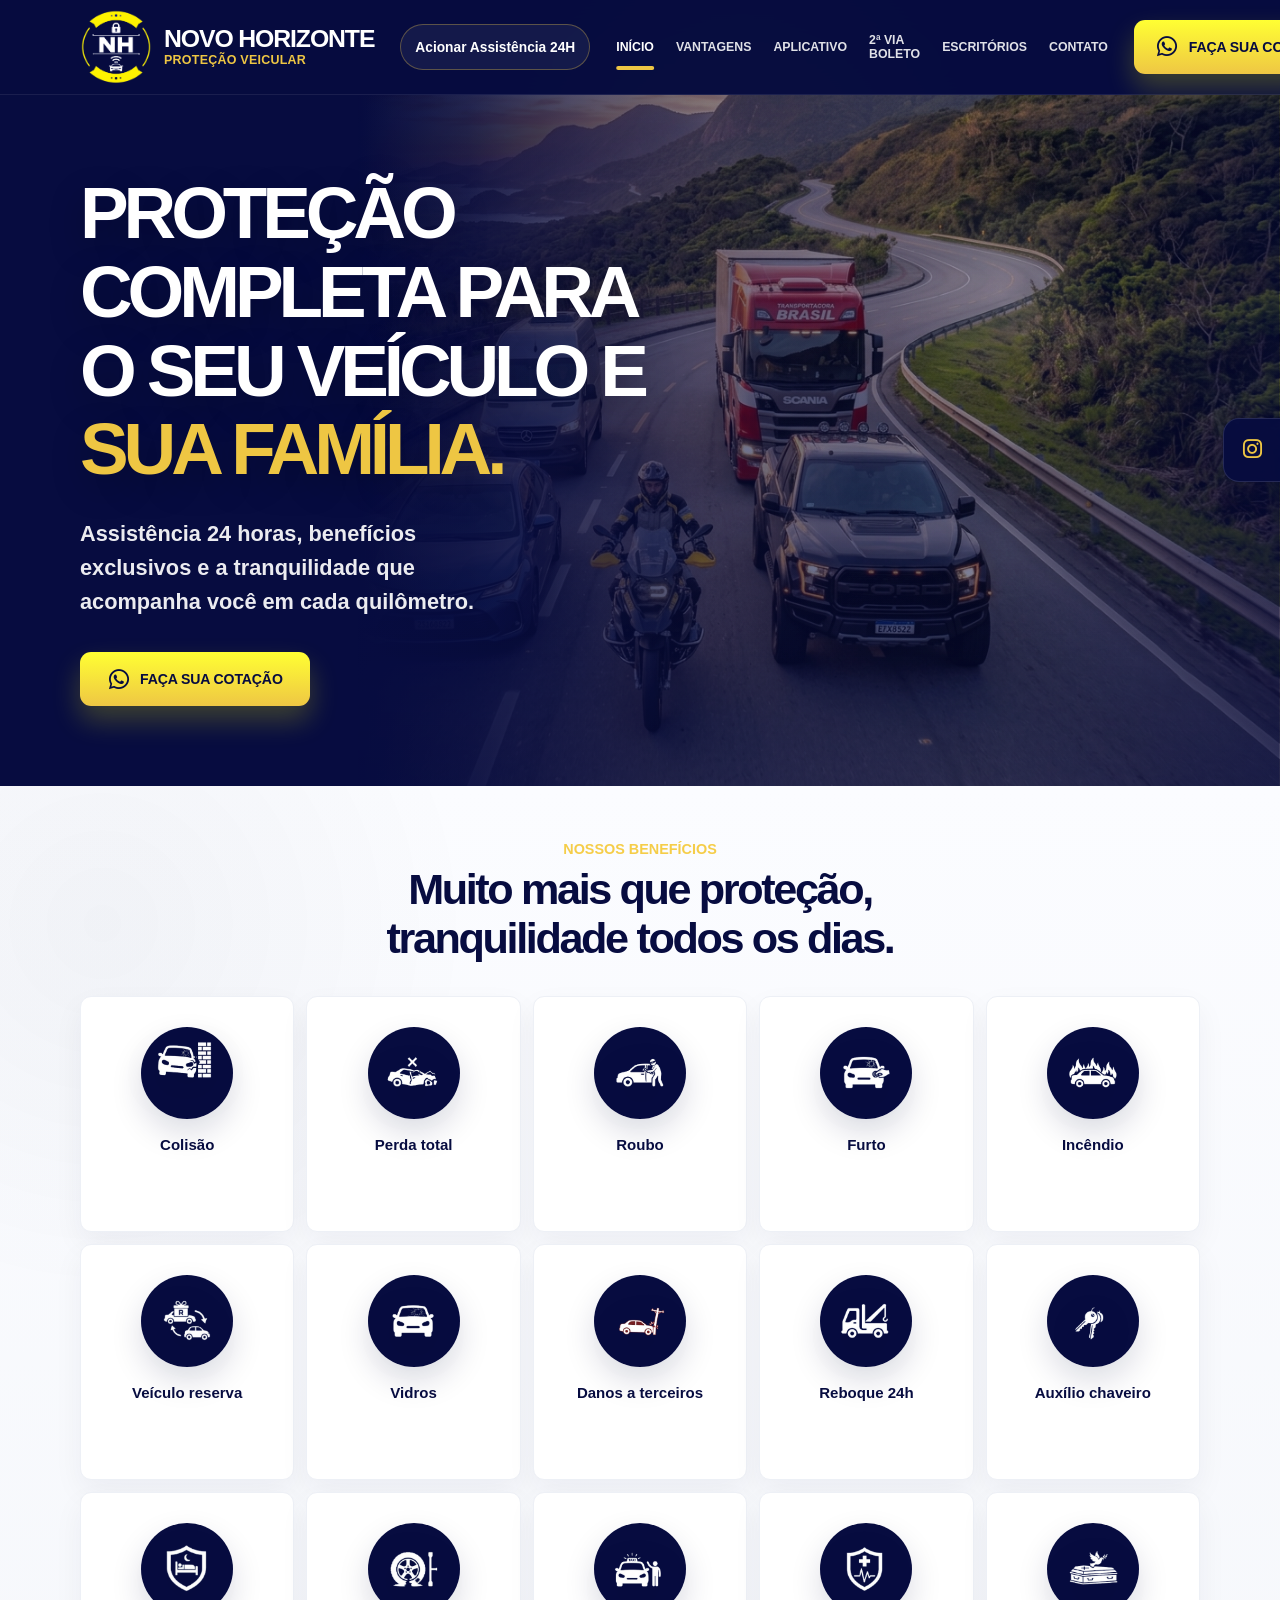
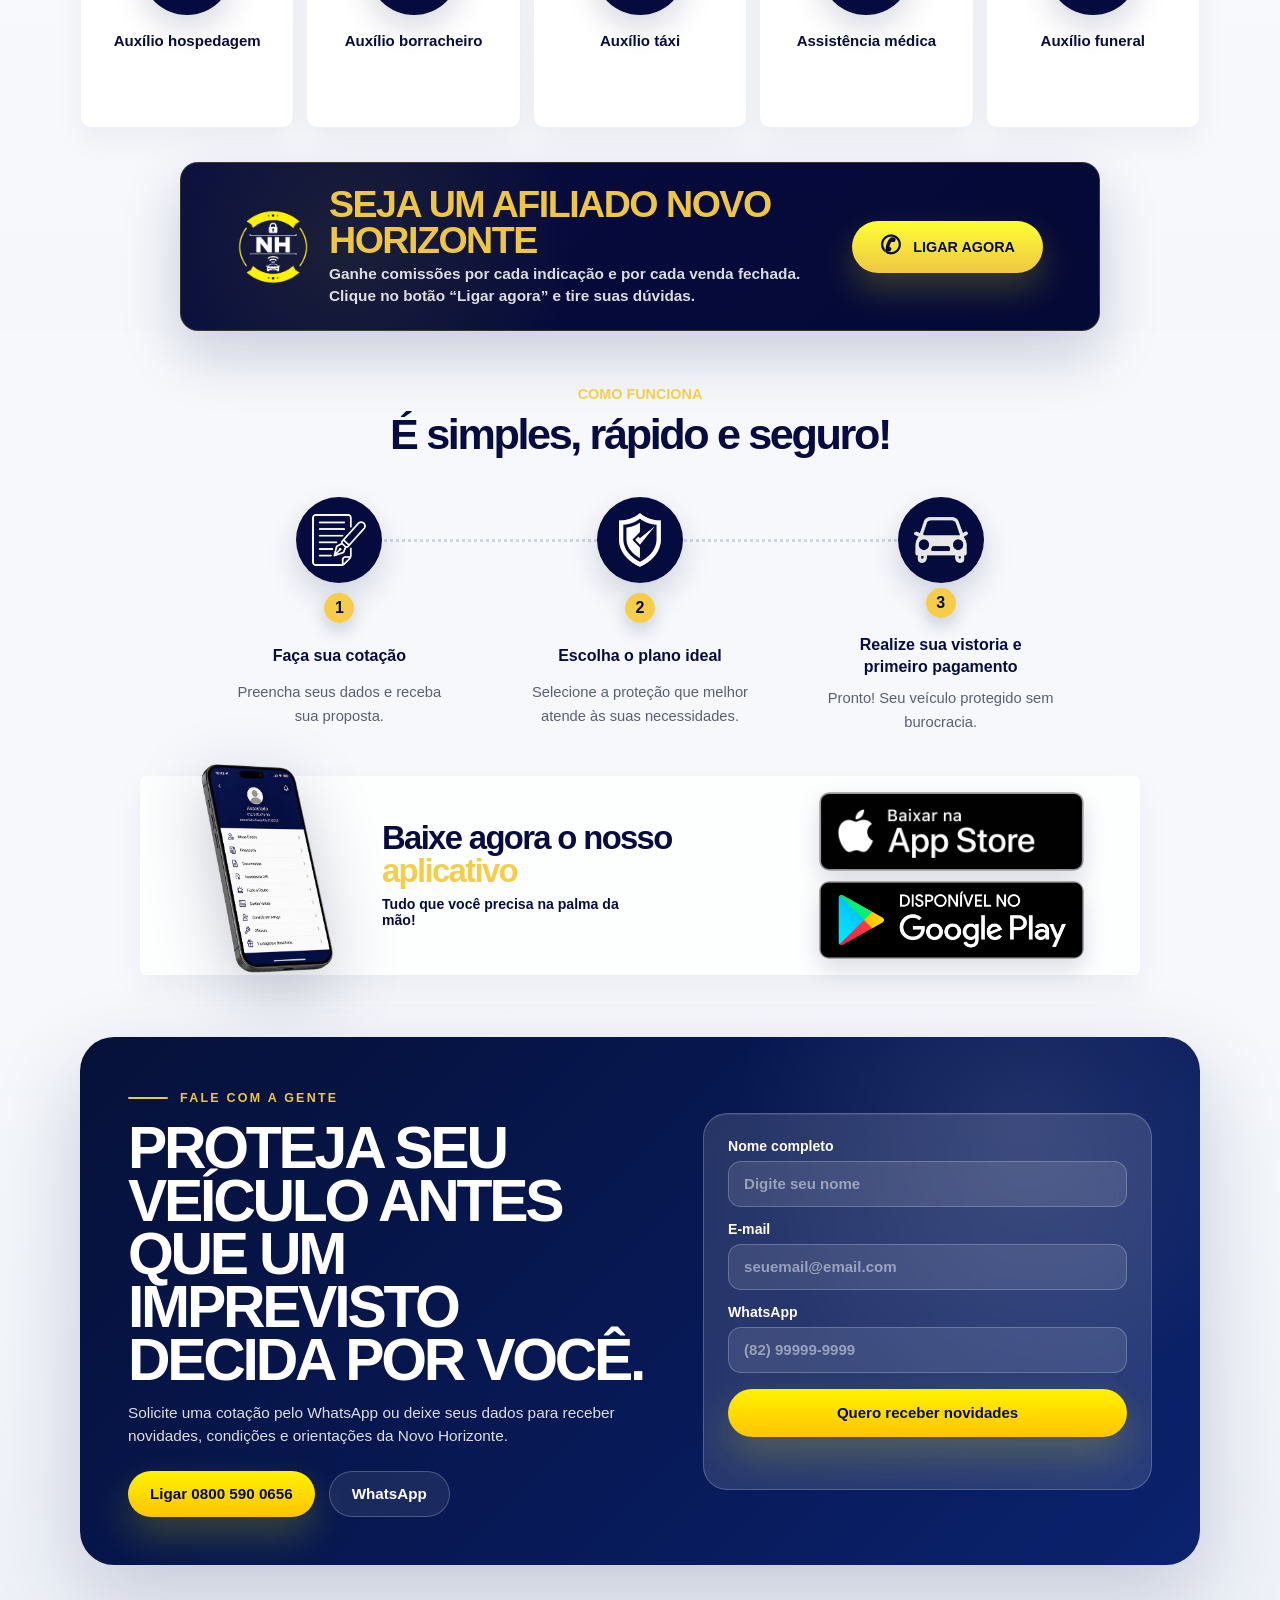
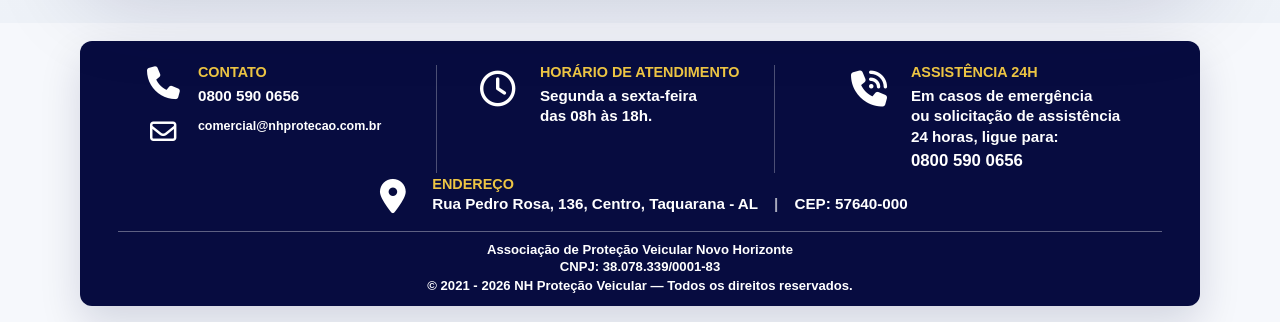
==== commit 29cdaf14: "CSS Finalizado" ====
--- a/index.html
+++ b/index.html
@@ -40,6 +40,15 @@
           </span>
         </a>
 
+        <a
+          class="header-phone"
+          href="tel:08005900656"
+          aria-label="Ligar para 0800 590 0656"
+        >
+          
+          <span>Acionar Assistência 24H</span>
+        </a>
+
         <button
           class="menu-toggle"
           type="button"
@@ -206,17 +215,16 @@
             aria-label="Assistência 24 horas Novo Horizonte"
           >
             <div class="proof-call-content">
-              <div class="proof-icon headset" aria-hidden="true">☎</div>
+              <div class="brand" aria-hidden="true">  <img
+            class="brand-symbol"
+            src="assets/logo-nh-simbolo.png"
+            alt="Símbolo oficial Novo Horizonte"
+          /></div>
 
               <div class="proof-call-text">
-                <strong>Assistência 24h</strong>
-                <span>Atendimento todos os dias</span>
-                <a
-                  class="proof-phone"
-                  href="tel:08005900656"
-                  aria-label="Ligar para 0800 590 0656"
-                  >0800 590 0656</a
-                >
+                <strong>seja um afiliado Novo Horizonte</strong>
+                <span>Ganhe comissões por cada indicação e por cada venda fechada. Clique no botão “Ligar agora” e tire suas dúvidas.</span>
+              
               </div>
             </div>
 
--- a/style.css
+++ b/style.css
@@ -4906,3 +4906,106 @@
     transform: scale(1.22);
   }
 }
+
+
+/* Ajustes: telefone no header e bloco de afiliados */
+.header-phone {
+  min-height: 46px;
+  display: inline-flex;
+  align-items: center;
+  justify-content: center;
+  gap: 9px;
+  padding: 0 14px;
+  border: 1px solid rgba(245, 204, 68, 0.32);
+  border-radius: 999px;
+  color: var(--white);
+  background: rgba(255, 255, 255, 0.06);
+  font-size: 0.86rem;
+  font-weight: 900;
+  white-space: nowrap;
+  transition: 0.22s ease;
+}
+
+.header-phone:hover {
+  color: var(--navy-950);
+  background: var(--yellow);
+  transform: translateY(-2px);
+}
+
+.header-phone img {
+  width: 27px;
+  height: 27px;
+  object-fit: contain;
+  filter: drop-shadow(0 5px 10px rgba(0, 0, 0, 0.18));
+}
+
+.proof-icon.proof-icon-image {
+  overflow: hidden;
+  border-radius: 50%;
+  background: transparent;
+}
+
+.proof-icon.proof-icon-image img {
+  width: 62px;
+  height: 62px;
+  object-fit: contain;
+  display: block;
+}
+
+.proof-call-text span {
+  max-width: 560px;
+  line-height: 1.42;
+}
+
+@media (max-width: 1060px) {
+  .header-phone {
+    margin-left: auto;
+  }
+}
+
+@media (max-width: 760px) {
+  .header-phone {
+    order: 2;
+    min-height: 38px;
+    padding: 0 10px;
+    gap: 6px;
+    font-size: 0.68rem;
+  }
+
+  .header-phone img {
+    width: 22px;
+    height: 22px;
+  }
+
+  .header-cta {
+    display: none;
+  }
+
+  .proof-icon.proof-icon-image img {
+    width: 46px;
+    height: 46px;
+  }
+
+  .proof-call-text span {
+    max-width: 100%;
+    font-size: 0.58rem;
+    line-height: 1.32;
+  }
+}
+
+@media (max-width: 430px) {
+  .header-phone {
+    min-height: 34px;
+    padding: 0 8px;
+    font-size: 0.58rem;
+  }
+
+  .header-phone img {
+    width: 19px;
+    height: 19px;
+  }
+
+  .proof-call-text span {
+    font-size: 0.52rem;
+  }
+}
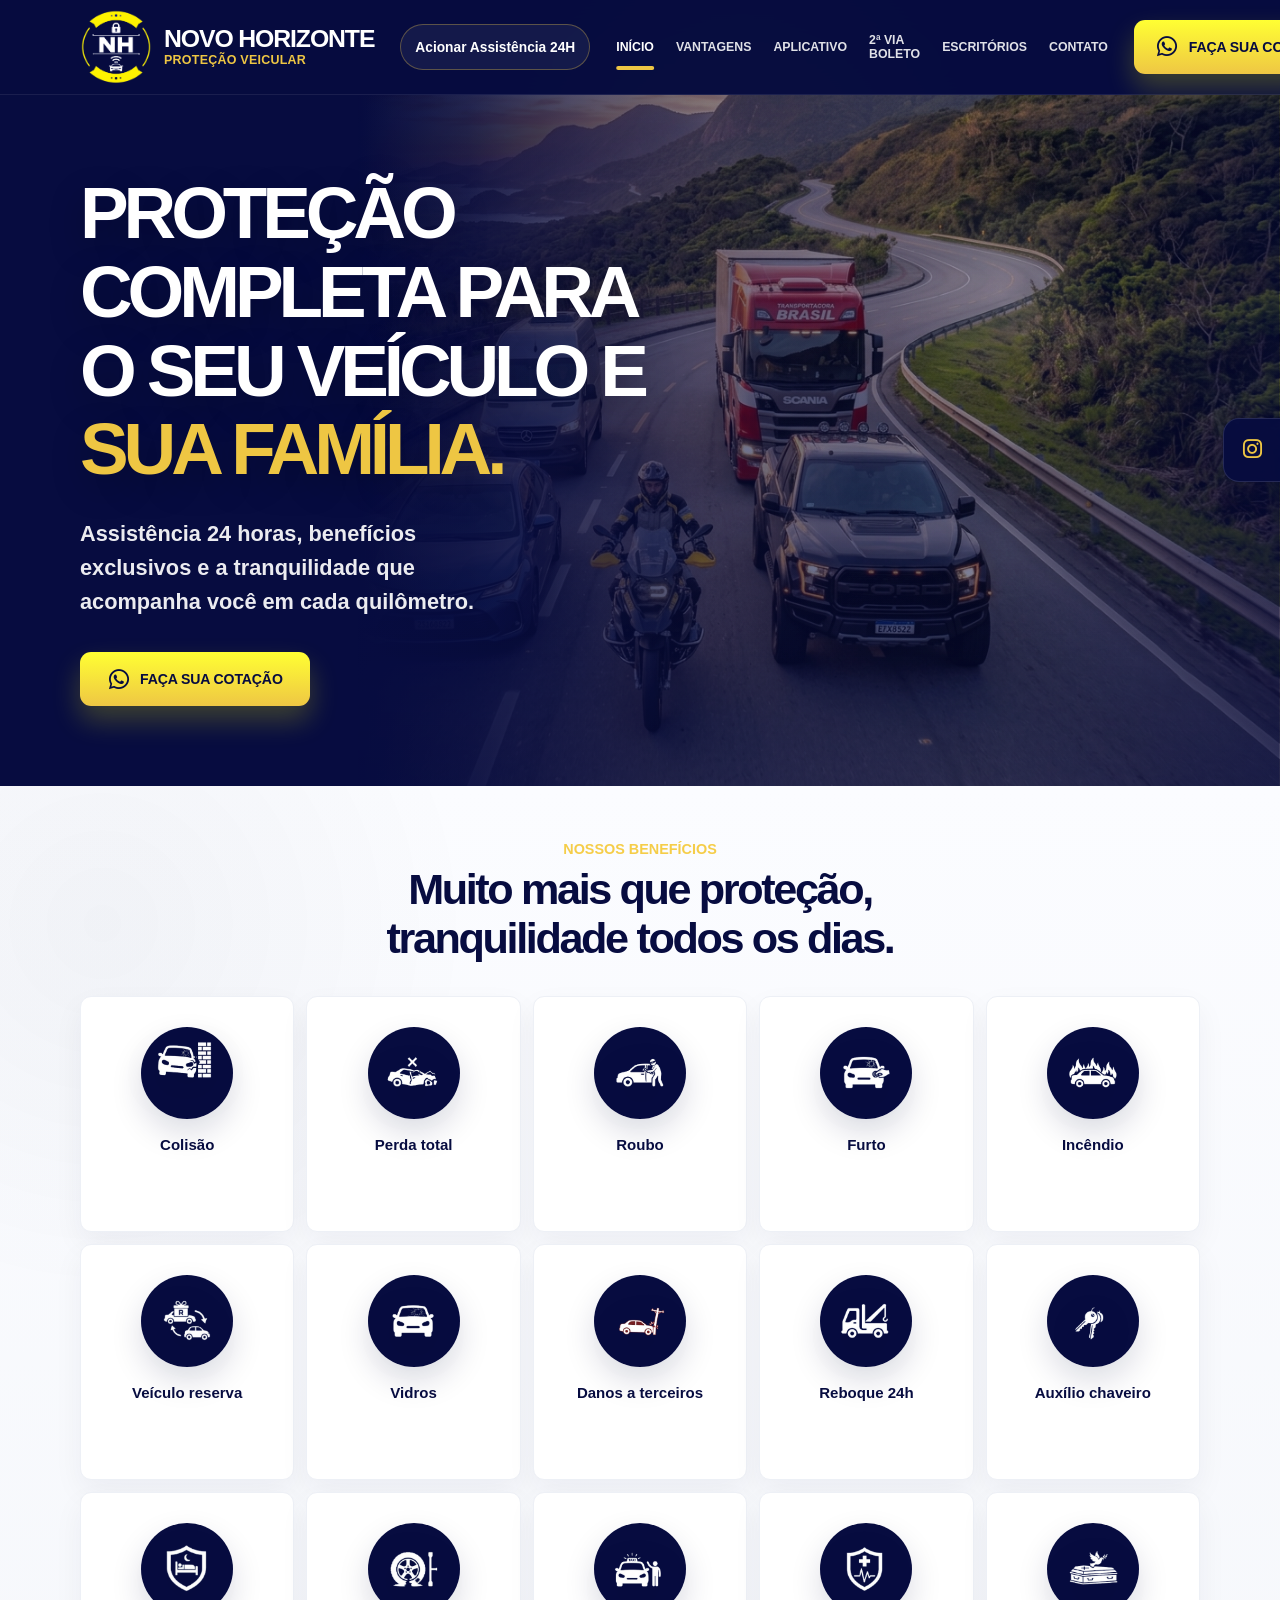
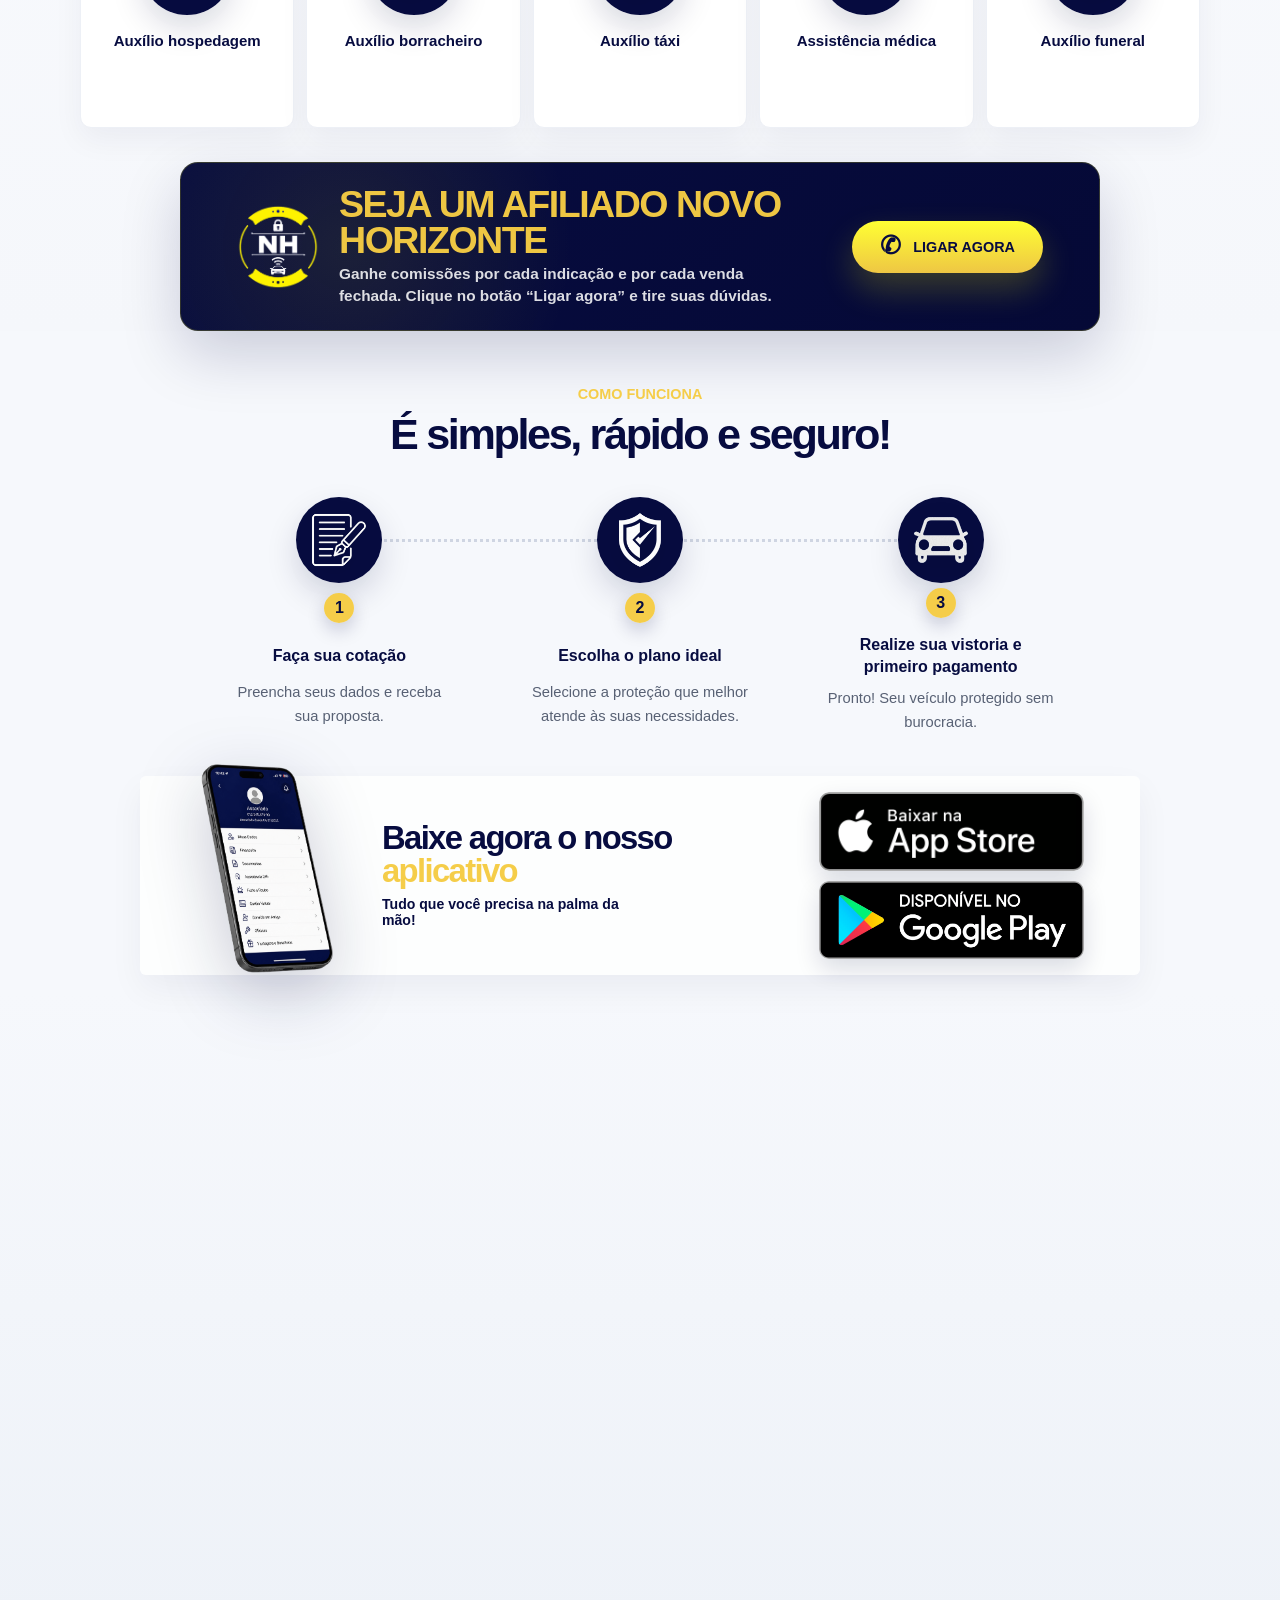
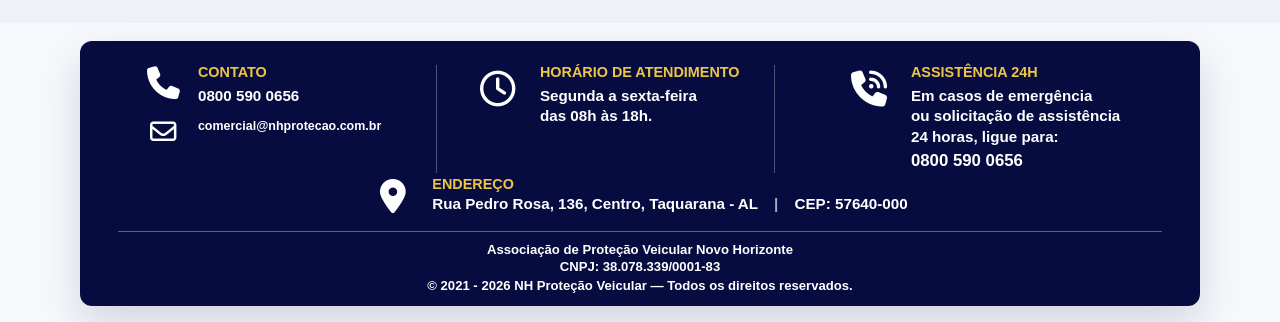
==== commit 35d666b6: "ajuste de CSS mobile" ====
--- a/index.html
+++ b/index.html
@@ -215,11 +215,12 @@
             aria-label="Assistência 24 horas Novo Horizonte"
           >
             <div class="proof-call-content">
-              <div class="brand" aria-hidden="true">  <img
-            class="brand-symbol"
-            src="assets/logo-nh-simbolo.png"
-            alt="Símbolo oficial Novo Horizonte"
-          /></div>
+              <div class="proof-affiliate-logo" aria-hidden="true">
+                <img
+                  src="assets/logo-nh-simbolo.png"
+                  alt="Símbolo oficial Novo Horizonte"
+                />
+              </div>
 
               <div class="proof-call-text">
                 <strong>seja um afiliado Novo Horizonte</strong>
--- a/style.css
+++ b/style.css
@@ -5009,3 +5009,75 @@
     font-size: 0.52rem;
   }
 }
+
+
+/* Ajuste final: centralização da logo no bloco de afiliado */
+.proof-affiliate-logo {
+  flex: 0 0 auto;
+  display: flex;
+  align-items: center;
+  justify-content: center;
+}
+
+.proof-affiliate-logo img {
+  width: 82px;
+  height: auto;
+  display: block;
+}
+
+@media (max-width: 760px) {
+  .proof-strip.proof-strip-single {
+    display: flex;
+    flex-direction: column;
+    align-items: center;
+    justify-content: center;
+    text-align: center;
+    gap: 14px;
+  }
+
+  .proof-strip.proof-strip-single .proof-call-content {
+    width: 100%;
+    display: flex;
+    flex-direction: column;
+    align-items: center;
+    justify-content: center;
+    gap: 10px;
+    text-align: center;
+  }
+
+  .proof-affiliate-logo {
+    width: 100%;
+    margin: 0 auto 2px;
+    justify-content: center;
+  }
+
+  .proof-affiliate-logo img {
+    width: 86px;
+    margin-inline: auto;
+  }
+
+  .proof-strip.proof-strip-single .proof-call-text {
+    width: 100%;
+    justify-items: center;
+    text-align: center;
+  }
+
+  .proof-strip.proof-strip-single .proof-call-text strong,
+  .proof-strip.proof-strip-single .proof-call-text span {
+    text-align: center;
+  }
+
+  .proof-strip.proof-strip-single .proof-call-button {
+    margin-inline: auto;
+  }
+}
+
+@media (max-width: 430px) {
+  .proof-affiliate-logo img {
+    width: 78px;
+  }
+
+  .proof-strip.proof-strip-single .proof-call-content {
+    gap: 8px;
+  }
+}
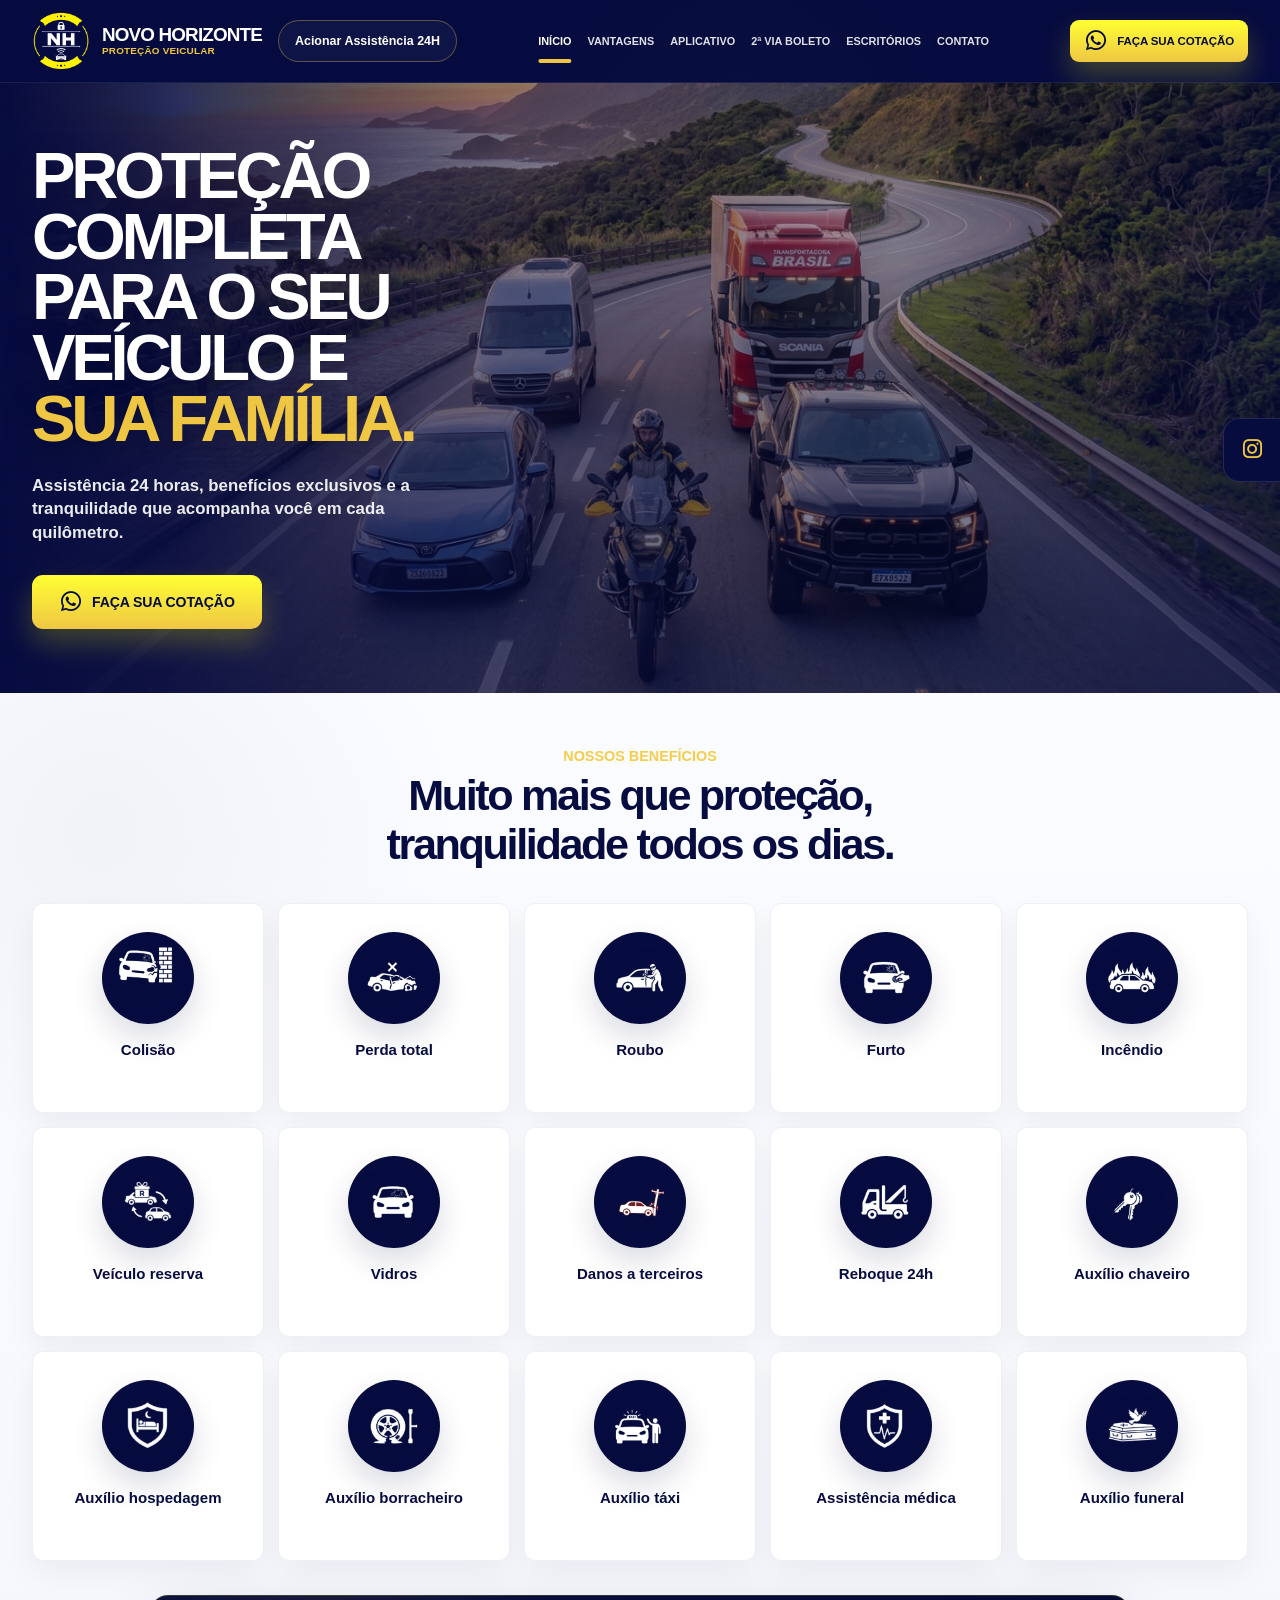
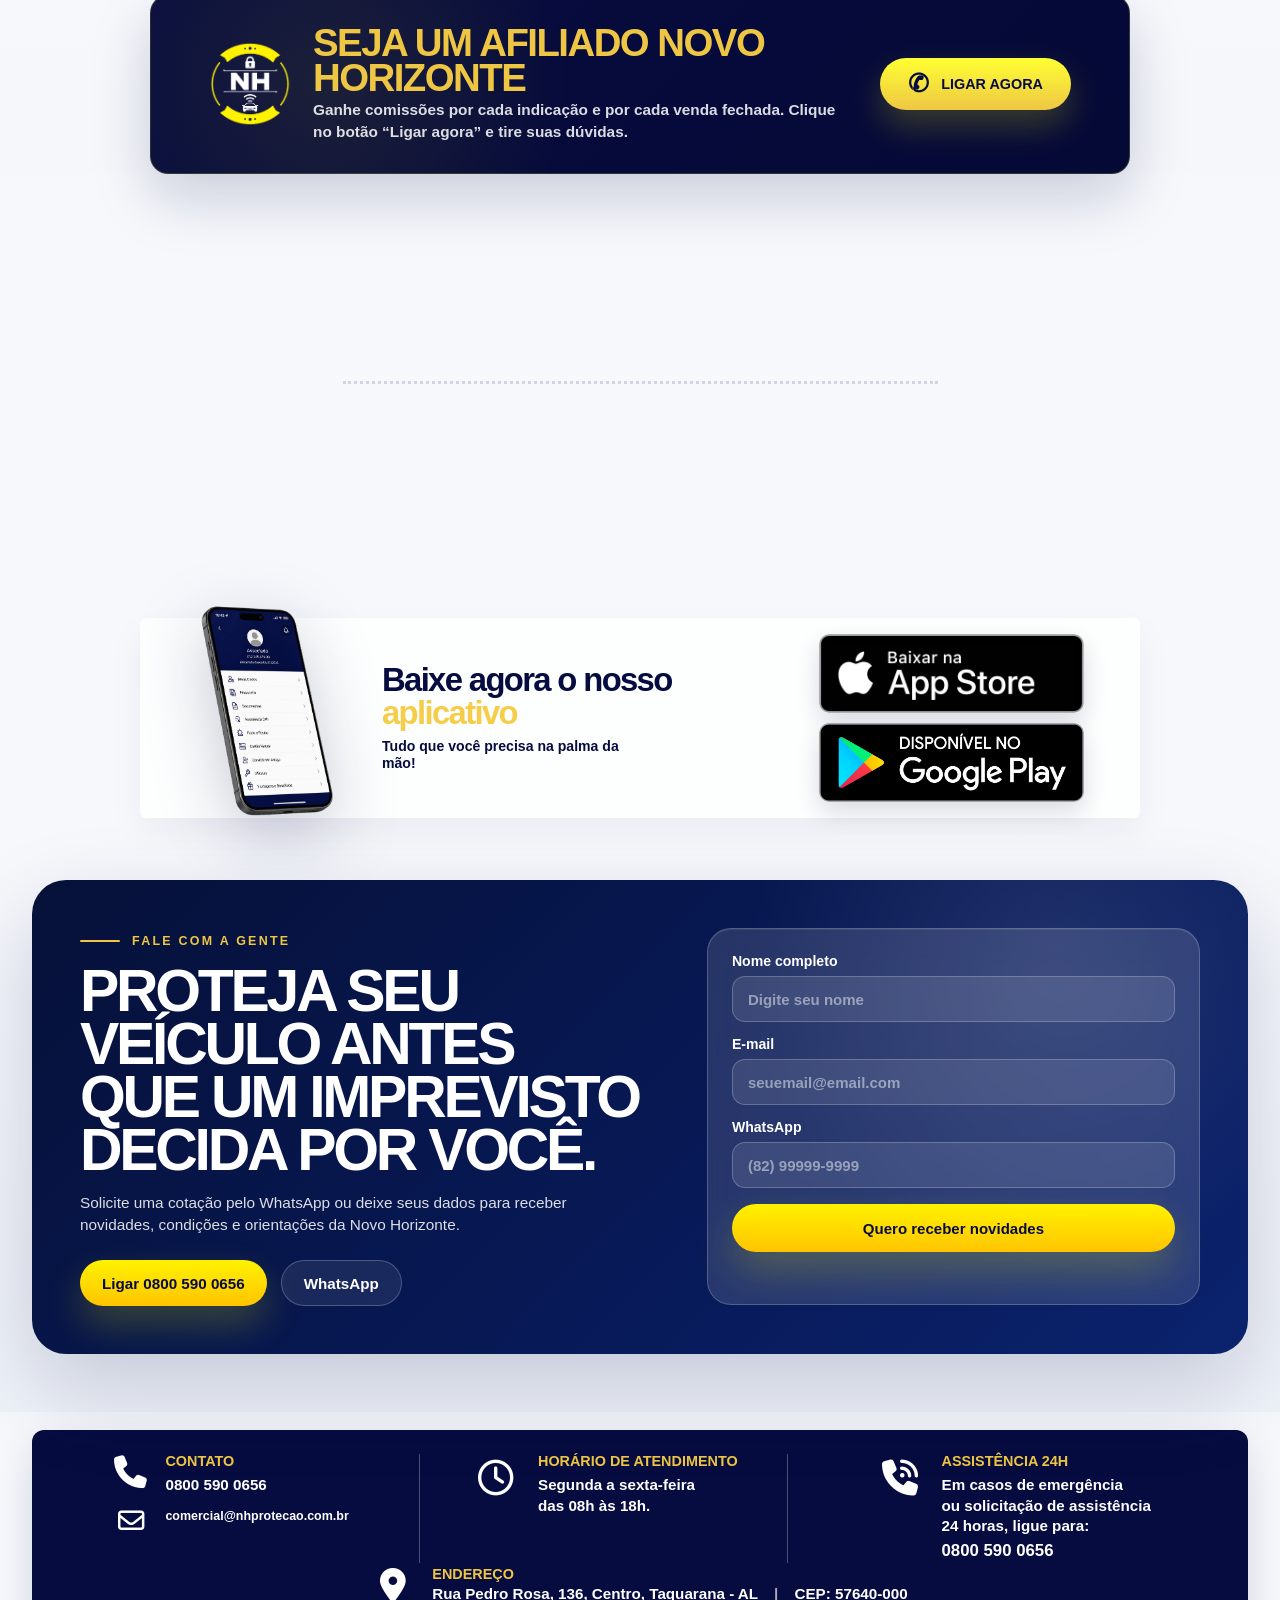
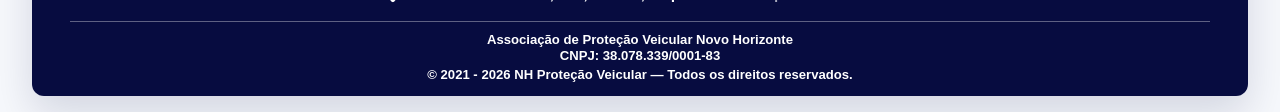
==== commit 539433a8: "Ajuste CSS Final" ====
--- a/index.html
+++ b/index.html
@@ -90,9 +90,11 @@
         <div class="container hero-content">
           <div class="hero-copy">
             <h1>
-              PROTEÇÃO COMPLETA
-PARA O SEU VEÍCULO e <br />
-              <span>sua família.</span>
+              PROTEÇÃO<br />
+              COMPLETA<br />
+              PARA O SEU<br />
+              VEÍCULO E<br />
+              <span>SUA FAMÍLIA.</span>
             </h1>
             <p>Assistência 24 horas, benefícios exclusivos e a tranquilidade que acompanha você em cada quilômetro.</p>
             <a
--- a/style.css
+++ b/style.css
@@ -5011,7 +5011,84 @@
 }
 
 
-/* Ajuste final: centralização da logo no bloco de afiliado */
+/* =========================================================
+   CORREÇÃO FINAL RESPONSIVA — NH PROTEÇÃO VEICULAR
+   Corrige estouro lateral, hero cortado, header e cards.
+   ========================================================= */
+
+html,
+body {
+  width: 100%;
+  max-width: 100%;
+  overflow-x: hidden;
+}
+
+body {
+  position: relative;
+}
+
+.site-header,
+main,
+section,
+footer {
+  width: 100%;
+  max-width: 100%;
+}
+
+.container {
+  width: min(1180px, calc(100% - 32px));
+  max-width: 1180px;
+  margin-inline: auto;
+}
+
+.site-header {
+  left: 0;
+  right: 0;
+}
+
+.nav-wrapper {
+  width: min(1180px, calc(100% - 32px));
+  max-width: 1180px;
+  margin-inline: auto;
+}
+
+.header-phone {
+  min-height: 42px;
+  display: inline-flex;
+  align-items: center;
+  justify-content: center;
+  padding: 0 16px;
+  border: 1px solid rgba(245, 204, 68, 0.34);
+  border-radius: 999px;
+  color: var(--white);
+  background: rgba(255, 255, 255, 0.04);
+  font-size: 0.78rem;
+  font-weight: 900;
+  white-space: nowrap;
+  text-transform: none;
+}
+
+.header-phone:hover {
+  color: var(--navy-950);
+  background: var(--yellow);
+}
+
+.hero-section {
+  overflow: hidden;
+}
+
+.hero-content {
+  width: min(1180px, calc(100% - 32px));
+  max-width: 1180px;
+  margin-inline: auto;
+}
+
+.hero-copy h1 {
+  max-width: 100%;
+  overflow-wrap: normal;
+  word-break: normal;
+}
+
 .proof-affiliate-logo {
   flex: 0 0 auto;
   display: flex;
@@ -5025,59 +5102,1613 @@
   display: block;
 }
 
-@media (max-width: 760px) {
+/* DESKTOP GRANDE */
+@media (min-width: 1221px) {
+  .container,
+  .nav-wrapper,
+  .hero-content {
+    width: min(1240px, calc(100% - 64px));
+    max-width: 1240px;
+  }
+
+  .nav-wrapper {
+    min-height: 82px;
+    gap: 16px;
+  }
+
+  .brand-symbol {
+    width: 58px;
+  }
+
+  .brand-name strong {
+    font-size: 1.18rem;
+    white-space: nowrap;
+  }
+
+  .brand-name small {
+    font-size: 0.62rem;
+    white-space: nowrap;
+  }
+
+  .main-menu {
+    flex: 1 1 auto;
+    gap: 16px;
+    font-size: 0.68rem;
+  }
+
+  .main-menu a {
+    white-space: nowrap;
+  }
+
+  .header-cta {
+    min-height: 42px;
+    padding: 0 14px;
+    border-radius: 9px;
+    font-size: 0.72rem;
+  }
+
+  .hero-section {
+    min-height: 650px;
+    padding-top: 82px;
+  }
+
+  .hero-bg {
+    inset: 82px 0 0 0;
+    width: 100%;
+    background-position: center right;
+    background-size: cover;
+  }
+
+  .hero-copy {
+    width: min(560px, 44vw);
+    padding-block: 64px;
+  }
+
+  .hero-copy h1 {
+    font-size: clamp(3.4rem, 5.1vw, 5rem);
+    line-height: 0.93;
+    letter-spacing: -0.065em;
+  }
+
+  .hero-copy p {
+    width: min(420px, 100%);
+    margin: 24px 0 30px;
+    font-size: 1.05rem;
+    line-height: 1.42;
+  }
+
+  .benefits-grid {
+    grid-template-columns: repeat(5, minmax(0, 1fr));
+    gap: 14px;
+  }
+
+  .benefit-card {
+    min-height: 210px;
+    padding: 28px 14px 22px;
+  }
+
+  .proof-strip.proof-strip-single {
+    width: min(100%, 980px);
+    margin-inline: auto;
+    padding: 30px 58px;
+  }
+
+  .proof-call-content {
+    display: flex;
+    align-items: center;
+    gap: 22px;
+  }
+
+  .proof-call-text strong {
+    font-size: clamp(1.75rem, 3vw, 2.45rem);
+    line-height: 0.9;
+  }
+
+  .app-card {
+    grid-template-columns: 200px 1fr 270px;
+    padding-inline: 56px;
+  }
+}
+
+/* NOTEBOOK / DESKTOP MÉDIO */
+@media (min-width: 1061px) and (max-width: 1220px) {
+  .container,
+  .nav-wrapper,
+  .hero-content {
+    width: min(100% - 36px, 1120px);
+    max-width: 1120px;
+  }
+
+  .nav-wrapper {
+    min-height: 78px;
+    gap: 10px;
+  }
+
+  .brand {
+    gap: 8px;
+  }
+
+  .brand-symbol {
+    width: 50px;
+  }
+
+  .brand-name strong {
+    font-size: 0.98rem;
+    white-space: nowrap;
+  }
+
+  .brand-name small {
+    font-size: 0.52rem;
+    white-space: nowrap;
+  }
+
+  .header-phone {
+    min-height: 36px;
+    padding: 0 9px;
+    font-size: 0.58rem;
+  }
+
+  .main-menu {
+    flex: 1 1 auto;
+    gap: 10px;
+    font-size: 0.6rem;
+  }
+
+  .main-menu a {
+    white-space: nowrap;
+  }
+
+  .header-cta {
+    min-height: 38px;
+    padding: 0 10px;
+    border-radius: 8px;
+    font-size: 0.6rem;
+  }
+
+  .header-cta .wa-icon {
+    width: 18px;
+    min-width: 18px;
+    height: 18px;
+    font-size: 1.1rem;
+  }
+
+  .hero-section {
+    min-height: 610px;
+    padding-top: 78px;
+  }
+
+  .hero-bg {
+    inset: 78px 0 0 0;
+    width: 100%;
+    background-position: center right;
+    background-size: cover;
+  }
+
+  .hero-copy {
+    width: min(470px, 42vw);
+    padding-block: 56px;
+  }
+
+  .hero-copy h1 {
+    font-size: clamp(3rem, 4.8vw, 4.25rem);
+    line-height: 0.92;
+    letter-spacing: -0.06em;
+  }
+
+  .hero-copy p {
+    width: min(360px, 100%);
+    margin: 22px 0 28px;
+    font-size: 0.95rem;
+    line-height: 1.42;
+  }
+
+  .benefits-grid {
+    grid-template-columns: repeat(5, minmax(0, 1fr));
+    gap: 12px;
+  }
+
+  .benefit-card {
+    min-height: 195px;
+    padding: 24px 10px 20px;
+  }
+
+  .benefit-card h3 {
+    font-size: 0.82rem;
+  }
+
+  .proof-strip.proof-strip-single {
+    width: min(100%, 920px);
+    margin-inline: auto;
+    padding: 26px 42px;
+  }
+
+  .proof-call-content {
+    display: flex;
+    align-items: center;
+    gap: 18px;
+  }
+
+  .proof-affiliate-logo img {
+    width: 74px;
+  }
+
+  .proof-call-text strong {
+    font-size: 1.8rem;
+  }
+
+  .proof-call-text span {
+    max-width: 540px;
+    font-size: 0.82rem;
+  }
+
+  .app-card {
+    grid-template-columns: 160px 1fr 230px;
+    gap: 22px;
+    padding-inline: 34px;
+  }
+}
+
+/* DESKTOP APERTADO: prioriza menu */
+@media (min-width: 1061px) and (max-width: 1120px) {
+  .header-phone {
+    display: none;
+  }
+
+  .main-menu {
+    gap: 12px;
+    font-size: 0.64rem;
+  }
+}
+
+/* TABLET */
+@media (min-width: 761px) and (max-width: 1060px) {
+  .container,
+  .nav-wrapper,
+  .hero-content {
+    width: min(100% - 36px, 940px);
+    max-width: 940px;
+  }
+
+  .site-header {
+    position: sticky;
+    top: 0;
+  }
+
+  .nav-wrapper {
+    min-height: 82px;
+    justify-content: flex-start;
+    gap: 12px;
+  }
+
+  .brand {
+    margin-right: auto;
+  }
+
+  .brand-symbol {
+    width: 56px;
+  }
+
+  .brand-name strong {
+    font-size: 1.16rem;
+  }
+
+  .brand-name small {
+    font-size: 0.62rem;
+  }
+
+  .header-phone {
+    margin-left: auto;
+    min-height: 40px;
+    padding: 0 14px;
+    font-size: 0.72rem;
+  }
+
+  .menu-toggle {
+    display: grid;
+    place-items: center;
+    order: 3;
+    flex: 0 0 48px;
+  }
+
+  .main-menu,
+  .header-cta {
+    display: none;
+  }
+
+  .main-menu.open {
+    inset: 82px 18px auto 18px;
+    display: grid;
+  }
+
+  .hero-section {
+    min-height: 540px;
+    padding-top: 0;
+  }
+
+  .hero-bg {
+    inset: 0;
+    width: 100%;
+    background-position: 60% center;
+    background-size: cover;
+  }
+
+  .hero-copy {
+    width: min(430px, 50vw);
+    padding-block: 52px;
+  }
+
+  .hero-copy h1 {
+    font-size: clamp(2.8rem, 6.3vw, 4rem);
+    line-height: 0.94;
+  }
+
+  .hero-copy p {
+    width: min(340px, 100%);
+    font-size: 0.95rem;
+    line-height: 1.42;
+  }
+
+  .benefits-grid {
+    grid-template-columns: repeat(3, minmax(0, 1fr));
+    gap: 14px;
+  }
+
   .proof-strip.proof-strip-single {
     display: flex;
-    flex-direction: column;
     align-items: center;
-    justify-content: center;
-    text-align: center;
-    gap: 14px;
-  }
-
-  .proof-strip.proof-strip-single .proof-call-content {
+    justify-content: space-between;
+    gap: 24px;
+    padding: 26px 34px;
+  }
+
+  .proof-call-content {
+    display: flex;
+    align-items: center;
+    gap: 18px;
+  }
+
+  .proof-affiliate-logo img {
+    width: 76px;
+  }
+
+  .proof-call-text strong {
+    font-size: 1.75rem;
+  }
+
+  .app-card {
+    grid-template-columns: 130px 1fr 210px;
+    gap: 22px;
+    padding: 14px 28px;
+  }
+}
+
+/* MOBILE */
+@media (max-width: 760px) {
+  .container,
+  .nav-wrapper,
+  .hero-content {
+    width: min(100% - 24px, 480px);
+    max-width: 480px;
+  }
+
+  .site-header {
+    position: sticky;
+    top: 0;
+  }
+
+  .nav-wrapper {
+    min-height: 72px;
+    justify-content: flex-start;
+    gap: 8px;
+  }
+
+  .brand {
+    flex: 1 1 auto;
+    min-width: 0;
+    margin-right: 0;
+    gap: 8px;
+  }
+
+  .brand-symbol {
+    width: 46px;
+  }
+
+  .brand-name {
+    min-width: 0;
+  }
+
+  .brand-name strong {
+    font-size: 0.98rem;
+    line-height: 0.9;
+    white-space: nowrap;
+  }
+
+  .brand-name small {
+    font-size: 0.5rem;
+    white-space: nowrap;
+  }
+
+  .header-phone {
+    order: 2;
+    flex: 0 0 auto;
+    min-height: 34px;
+    padding: 0 9px;
+    border-radius: 999px;
+    font-size: 0.55rem;
+  }
+
+  .menu-toggle {
+    order: 3;
+    display: grid;
+    place-items: center;
+    flex: 0 0 40px;
+    width: 40px;
+    min-width: 40px;
+    height: 40px;
+    min-height: 40px;
+    padding: 0;
+    border: 0;
+    background: transparent;
+  }
+
+  .menu-toggle span {
+    width: 26px;
+    height: 3px;
+    margin: 3px auto;
+    background: var(--white);
+  }
+
+  .main-menu,
+  .header-cta {
+    display: none !important;
+  }
+
+  .main-menu.open {
+    position: fixed;
+    inset: 72px 12px auto 12px;
+    display: grid !important;
+    gap: 6px;
+    max-width: calc(100vw - 24px);
+  }
+
+  .hero-section {
+    min-height: 304px;
+    padding-top: 0;
+    align-items: center;
+  }
+
+  .hero-bg {
+    inset: 0;
+    width: 100%;
+    background-position: 62% center;
+    background-size: cover;
+  }
+
+  .hero-bg::after {
+    background:
+      linear-gradient(90deg, rgba(7, 12, 64, 0.98) 0%, rgba(7, 12, 64, 0.86) 44%, rgba(7, 12, 64, 0.34) 100%),
+      linear-gradient(180deg, rgba(7, 12, 64, 0.04), rgba(7, 12, 64, 0.5));
+  }
+
+  .hero-copy {
+    width: min(225px, 62vw);
+    padding: 20px 0 22px;
+  }
+
+  .hero-copy h1 {
+    font-size: clamp(1.55rem, 7.4vw, 2.35rem);
+    line-height: 0.94;
+    letter-spacing: -0.045em;
+  }
+
+  .hero-copy p {
+    width: min(210px, 100%);
+    margin: 12px 0 14px;
+    font-size: 0.72rem;
+    line-height: 1.42;
+  }
+
+  .hero-copy .primary-button {
+    width: auto;
+    min-height: 38px;
+    padding: 0 14px;
+    border-radius: 8px;
+    font-size: 0.64rem;
+  }
+
+  .section-padding {
+    padding-top: 30px;
+  }
+
+  .section-heading {
+    margin-bottom: 20px;
+  }
+
+  .section-heading span {
+    font-size: 0.66rem;
+  }
+
+  .section-heading h2 {
+    font-size: clamp(1.38rem, 5.6vw, 1.8rem);
+    line-height: 1.02;
+  }
+
+  .benefits-grid {
+    grid-template-columns: repeat(3, minmax(0, 1fr));
+    gap: 8px;
+  }
+
+  .benefit-card {
+    min-height: 136px;
+    padding: 10px 5px 12px;
+    border-radius: 9px;
+  }
+
+  .icon-circle {
+    width: 62px;
+    height: 62px;
+    margin-bottom: 8px;
+  }
+
+  .icon-circle img {
+    width: 52px;
+    height: 52px;
+  }
+
+  .benefit-card h3 {
+    margin-bottom: 0;
+    font-size: 0.58rem;
+    line-height: 1.15;
+  }
+
+  .benefit-card p {
+    display: none;
+  }
+
+  .proof-strip.proof-strip-single {
     width: 100%;
     display: flex;
     flex-direction: column;
     align-items: center;
     justify-content: center;
+    gap: 14px;
+    margin-top: 18px;
+    padding: 22px 16px;
+    text-align: center;
+  }
+
+  .proof-call-content {
+    width: 100%;
+    display: flex;
+    flex-direction: column;
+    align-items: center;
     gap: 10px;
-    text-align: center;
   }
 
   .proof-affiliate-logo {
     width: 100%;
-    margin: 0 auto 2px;
     justify-content: center;
   }
 
   .proof-affiliate-logo img {
-    width: 86px;
+    width: 78px;
     margin-inline: auto;
   }
 
-  .proof-strip.proof-strip-single .proof-call-text {
+  .proof-call-text {
     width: 100%;
+    display: grid;
     justify-items: center;
     text-align: center;
   }
 
-  .proof-strip.proof-strip-single .proof-call-text strong,
-  .proof-strip.proof-strip-single .proof-call-text span {
+  .proof-call-text strong {
+    max-width: 310px;
+    font-size: clamp(1.65rem, 7.4vw, 2.15rem);
+    line-height: 0.92;
     text-align: center;
   }
 
-  .proof-strip.proof-strip-single .proof-call-button {
+  .proof-call-text span {
+    max-width: 310px;
+    font-size: 0.66rem;
+    line-height: 1.28;
+    text-align: center;
+  }
+
+  .proof-call-button {
+    width: min(260px, 100%);
+    min-height: 44px;
     margin-inline: auto;
   }
-}
-
+
+  .steps-section {
+    padding-top: 30px;
+  }
+
+  .steps-grid {
+    grid-template-columns: repeat(3, minmax(0, 1fr));
+    gap: 8px;
+  }
+
+  .steps-grid::before {
+    display: block;
+    left: 17%;
+    right: 17%;
+    top: 31px;
+  }
+
+  .step-card {
+    padding: 0;
+    border: 0;
+    background: transparent;
+  }
+
+  .step-card .icon-circle {
+    width: 62px;
+    height: 62px;
+  }
+
+  .step-number {
+    width: 23px;
+    height: 23px;
+    margin-top: -10px;
+    margin-bottom: 8px;
+    font-size: 0.75rem;
+  }
+
+  .step-card h3 {
+    max-width: 118px;
+    font-size: 0.58rem;
+  }
+
+  .step-card p {
+    max-width: 118px;
+    font-size: 0.5rem;
+  }
+
+  .app-card {
+    min-height: auto;
+    grid-template-columns: 84px 1fr;
+    gap: 11px;
+    padding: 12px;
+    text-align: left;
+  }
+
+  .phone-mockup {
+    display: block;
+    height: 104px;
+    grid-row: 1 / span 2;
+  }
+
+  .phone-mockup-real::before,
+  .phone-mockup::before,
+  .phone-screen {
+    display: none;
+  }
+
+  .app-phone-image {
+    width: 84px;
+    max-height: 120px;
+    object-fit: contain;
+  }
+
+  .app-copy h2 {
+    font-size: 0.98rem;
+    line-height: 1.04;
+  }
+
+  .app-copy p {
+    font-size: 0.62rem;
+    line-height: 1.2;
+  }
+
+  .store-buttons {
+    grid-column: 2;
+    width: min(160px, 100%);
+    gap: 6px;
+    margin: 0;
+  }
+
+  .store-buttons a,
+  .store-badge-link {
+    min-height: auto;
+    padding: 0;
+    background: transparent;
+  }
+
+  .store-buttons a::before {
+    display: none;
+  }
+
+  .store-badges img {
+    width: 100%;
+    height: auto;
+  }
+
+  .contact-section {
+    padding: 36px 0 50px;
+  }
+
+  .contact-panel {
+    grid-template-columns: 1fr;
+    gap: 24px;
+    padding: 28px 18px;
+    text-align: center;
+  }
+
+  .contact-copy h2 {
+    font-size: clamp(2rem, 9vw, 3rem);
+    line-height: 0.92;
+  }
+
+  .contact-copy p {
+    font-size: 0.86rem;
+  }
+
+  .contact-actions {
+    display: grid;
+    gap: 10px;
+  }
+
+  .contact-button {
+    width: 100%;
+  }
+
+  .floating-social {
+    right: 10px;
+    
+  }
+}
+
+/* MOBILE PEQUENO */
 @media (max-width: 430px) {
+  .container,
+  .nav-wrapper,
+  .hero-content {
+    width: min(100% - 18px, 430px);
+  }
+
+  .nav-wrapper {
+    min-height: 70px;
+    gap: 6px;
+  }
+
+  .brand-symbol {
+    width: 43px;
+  }
+
+  .brand-name strong {
+    font-size: 0.88rem;
+  }
+
+  .brand-name small {
+    font-size: 0.45rem;
+  }
+
+  .header-phone {
+    min-height: 32px;
+    padding: 0 7px;
+    font-size: 0.49rem;
+  }
+
+  .menu-toggle {
+    width: 36px;
+    min-width: 36px;
+    height: 36px;
+    min-height: 36px;
+    flex-basis: 36px;
+  }
+
+  .menu-toggle span {
+    width: 23px;
+  }
+
+  .hero-section {
+    min-height: 300px;
+  }
+
+  .hero-copy {
+    width: min(208px, 62vw);
+  }
+
+  .hero-copy h1 {
+    font-size: clamp(1.48rem, 7.2vw, 2.02rem);
+  }
+
+  .hero-copy p {
+    width: min(190px, 100%);
+    font-size: 0.66rem;
+  }
+
+  .hero-copy .primary-button {
+    min-height: 36px;
+    padding: 0 12px;
+    font-size: 0.58rem;
+  }
+
+  .benefits-grid {
+    gap: 6px;
+  }
+
+  .benefit-card {
+    min-height: 128px;
+    padding: 8px 4px 10px;
+  }
+
+  .icon-circle {
+    width: 58px;
+    height: 58px;
+  }
+
+  .icon-circle img {
+    width: 49px;
+    height: 49px;
+  }
+
+  .benefit-card h3 {
+    font-size: 0.52rem;
+  }
+
   .proof-affiliate-logo img {
-    width: 78px;
-  }
-
-  .proof-strip.proof-strip-single .proof-call-content {
+    width: 74px;
+  }
+
+  .proof-call-text strong {
+    max-width: 285px;
+    font-size: 1.72rem;
+  }
+
+  .proof-call-text span {
+    max-width: 285px;
+    font-size: 0.6rem;
+  }
+
+  .step-card .icon-circle {
+    width: 58px;
+    height: 58px;
+  }
+
+  .steps-grid::before {
+    top: 29px;
+  }
+
+  .step-card h3 {
+    font-size: 0.52rem;
+  }
+
+  .step-card p {
+    font-size: 0.46rem;
+  }
+
+  .app-card {
+    grid-template-columns: 70px 1fr;
     gap: 8px;
-  }
-}
+    padding: 10px;
+  }
+
+  .app-phone-image {
+    width: 70px;
+  }
+
+  .app-copy h2 {
+    font-size: 0.86rem;
+  }
+
+  .app-copy p {
+    font-size: 0.56rem;
+  }
+
+  .store-buttons {
+    width: min(132px, 100%);
+  }
+}
+
+/* MICRO TELAS */
+@media (max-width: 370px) {
+  .brand-name {
+    display: none;
+  }
+
+  .brand {
+    flex: 0 0 auto;
+  }
+
+  .header-phone {
+    margin-left: auto;
+  }
+
+  .hero-copy {
+    width: 200px;
+  }
+
+  .hero-copy h1 {
+    font-size: 1.48rem;
+  }
+
+  .hero-copy p {
+    font-size: 0.6rem;
+  }
+}
+
+
+/* =========================================================
+   AJUSTE FINAL DO HEADER MOBILE — TODOS OS DEVICES
+   Corrige sobreposição entre logo, assistência, WhatsApp e menu.
+   ========================================================= */
+
+@media (max-width: 760px) {
+  .site-header {
+    position: sticky !important;
+    top: 0 !important;
+    left: 0 !important;
+    right: 0 !important;
+    z-index: 100 !important;
+    background: var(--navy-950) !important;
+    overflow: visible !important;
+  }
+
+  .nav-wrapper {
+    width: 100% !important;
+    max-width: none !important;
+    min-height: 70px !important;
+    padding: 0 10px !important;
+    margin: 0 !important;
+    display: flex !important;
+    align-items: center !important;
+    justify-content: flex-start !important;
+    gap: 6px !important;
+    overflow: visible !important;
+  }
+
+  .brand {
+    order: 1 !important;
+    flex: 1 1 auto !important;
+    min-width: 0 !important;
+    max-width: none !important;
+    gap: 7px !important;
+    overflow: hidden !important;
+  }
+
+  .brand-symbol {
+    width: 43px !important;
+    min-width: 43px !important;
+    height: auto !important;
+  }
+
+  .brand-name {
+    min-width: 0 !important;
+    max-width: 120px !important;
+    overflow: hidden !important;
+  }
+
+  .brand-name strong {
+    display: block !important;
+    max-width: 120px !important;
+    overflow: hidden !important;
+    color: var(--white) !important;
+    font-size: 0.84rem !important;
+    line-height: 0.92 !important;
+    letter-spacing: -0.035em !important;
+    white-space: nowrap !important;
+    text-overflow: clip !important;
+  }
+
+  .brand-name small {
+    display: block !important;
+    max-width: 120px !important;
+    overflow: hidden !important;
+    font-size: 0.42rem !important;
+    line-height: 1 !important;
+    white-space: nowrap !important;
+    text-overflow: clip !important;
+  }
+
+  .header-phone {
+    order: 2 !important;
+    flex: 0 0 auto !important;
+    width: auto !important;
+    min-width: 84px !important;
+    max-width: 96px !important;
+    min-height: 32px !important;
+    height: 32px !important;
+    padding: 0 7px !important;
+    margin: 0 !important;
+    border: 1px solid rgba(245, 204, 68, 0.48) !important;
+    border-radius: 999px !important;
+    color: var(--white) !important;
+    background: rgba(255, 255, 255, 0.035) !important;
+    box-shadow: none !important;
+    white-space: nowrap !important;
+    overflow: hidden !important;
+    font-size: 0 !important;
+    line-height: 1 !important;
+  }
+
+  .header-phone span {
+    display: none !important;
+  }
+
+  .header-phone::after {
+    content: "Assistência 24H";
+    display: block;
+    font-size: 0.48rem;
+    font-weight: 900;
+    line-height: 1;
+    white-space: nowrap;
+  }
+
+  .header-cta {
+    order: 3 !important;
+    flex: 0 0 42px !important;
+    width: 42px !important;
+    min-width: 42px !important;
+    max-width: 42px !important;
+    height: 42px !important;
+    min-height: 42px !important;
+    max-height: 42px !important;
+    display: inline-grid !important;
+    place-items: center !important;
+    padding: 0 !important;
+    margin: 0 !important;
+    border-radius: 9px !important;
+    font-size: 0 !important;
+    line-height: 0 !important;
+    box-shadow: 0 10px 22px rgba(240, 240, 0, 0.2) !important;
+  }
+
+  .header-cta .wa-icon {
+    width: 24px !important;
+    min-width: 24px !important;
+    height: 24px !important;
+    font-size: 1.45rem !important;
+    line-height: 1 !important;
+  }
+
+  .menu-toggle {
+    order: 4 !important;
+    flex: 0 0 38px !important;
+    width: 38px !important;
+    min-width: 38px !important;
+    max-width: 38px !important;
+    height: 38px !important;
+    min-height: 38px !important;
+    max-height: 38px !important;
+    display: grid !important;
+    align-content: center !important;
+    justify-content: center !important;
+    padding: 0 !important;
+    margin: 0 !important;
+    border: 0 !important;
+    border-radius: 0 !important;
+    background: transparent !important;
+  }
+
+  .menu-toggle span {
+    width: 27px !important;
+    height: 3px !important;
+    margin: 3px auto !important;
+    border-radius: 999px !important;
+    background: var(--white) !important;
+  }
+
+  .main-menu {
+    display: none !important;
+  }
+
+  .main-menu.open {
+    position: fixed !important;
+    inset: 70px 10px auto 10px !important;
+    width: auto !important;
+    max-width: calc(100vw - 20px) !important;
+    display: grid !important;
+    gap: 6px !important;
+    padding: 14px !important;
+    border-radius: 16px !important;
+    background: rgba(7, 12, 64, 0.98) !important;
+    box-shadow: 0 24px 60px rgba(7, 12, 64, 0.22) !important;
+  }
+
+  .hero-section {
+    min-height: 312px !important;
+    padding-top: 0 !important;
+    align-items: center !important;
+  }
+
+  .hero-bg {
+    inset: 0 !important;
+    width: 100% !important;
+    background-position: 63% center !important;
+    background-size: cover !important;
+  }
+
+  .hero-copy {
+    width: min(230px, 62vw) !important;
+    padding: 20px 0 22px !important;
+  }
+
+  .hero-copy h1 {
+    font-size: clamp(1.72rem, 7.3vw, 2.35rem) !important;
+    line-height: 0.93 !important;
+    letter-spacing: -0.045em !important;
+  }
+
+  .hero-copy p {
+    width: min(215px, 100%) !important;
+    margin: 12px 0 15px !important;
+    font-size: 0.7rem !important;
+    line-height: 1.36 !important;
+  }
+
+  .hero-copy .primary-button {
+    width: auto !important;
+    min-height: 38px !important;
+    max-width: none !important;
+    padding: 0 14px !important;
+    border-radius: 8px !important;
+    font-size: 0.6rem !important;
+    white-space: nowrap !important;
+  }
+
+  .floating-social {
+    position: fixed !important;
+    right: 8px !important;
+    bottom: 12px !important;
+    top: auto !important;
+    left: auto !important;
+    width: 44px !important;
+    height: 44px !important;
+    min-width: 44px !important;
+    min-height: 44px !important;
+    max-width: 44px !important;
+    max-height: 44px !important;
+    display: flex !important;
+    align-items: center !important;
+    justify-content: center !important;
+    padding: 0 !important;
+    border-radius: 13px !important;
+    background: var(--navy-950) !important;
+    overflow: hidden !important;
+    transform: none !important;
+  }
+
+  .floating-social a {
+    width: 44px !important;
+    height: 44px !important;
+    display: grid !important;
+    place-items: center !important;
+    padding: 0 !important;
+    margin: 0 !important;
+    color: var(--yellow) !important;
+    font-size: 1.08rem !important;
+    line-height: 1 !important;
+  }
+}
+
+@media (max-width: 430px) {
+  .nav-wrapper {
+    min-height: 68px !important;
+    padding: 0 8px !important;
+    gap: 5px !important;
+  }
+
+  .brand-symbol {
+    width: 41px !important;
+    min-width: 41px !important;
+  }
+
+  .brand-name {
+    max-width: 112px !important;
+  }
+
+  .brand-name strong {
+    max-width: 112px !important;
+    font-size: 0.7rem !important;
+  }
+
+  .brand-name small {
+    max-width: 112px !important;
+    font-size: 0.38rem !important;
+  }
+
+  .header-phone {
+    min-width: 76px !important;
+    max-width: 82px !important;
+    height: 30px !important;
+    min-height: 30px !important;
+    padding: 0 5px !important;
+  }
+
+  .header-phone::after {
+    content: "Assistência 24H";
+    font-size: 0.42rem;
+  }
+
+  .header-cta {
+    flex-basis: 40px !important;
+    width: 40px !important;
+    min-width: 40px !important;
+    max-width: 40px !important;
+    height: 40px !important;
+    min-height: 40px !important;
+    max-height: 40px !important;
+  }
+
+  .header-cta .wa-icon {
+    width: 22px !important;
+    min-width: 22px !important;
+    height: 22px !important;
+    font-size: 1.34rem !important;
+  }
+
+  .menu-toggle {
+    flex-basis: 34px !important;
+    width: 34px !important;
+    min-width: 34px !important;
+    max-width: 34px !important;
+    height: 34px !important;
+    min-height: 34px !important;
+    max-height: 34px !important;
+  }
+
+  .menu-toggle span {
+    width: 24px !important;
+    height: 3px !important;
+  }
+
+  .main-menu.open {
+    inset: 68px 8px auto 8px !important;
+    max-width: calc(100vw - 16px) !important;
+  }
+}
+
+@media (max-width: 370px) {
+  .brand-name {
+    display: none !important;
+  }
+
+  .brand {
+    flex: 1 1 auto !important;
+  }
+
+  .header-phone {
+    min-width: 54px !important;
+    max-width: 56px !important;
+  }
+
+  .header-phone::after {
+    content: "24H";
+    font-size: 0.58rem;
+  }
+
+  .hero-copy {
+    width: min(205px, 64vw) !important;
+  }
+
+  .hero-copy h1 {
+    font-size: clamp(1.52rem, 7vw, 1.9rem) !important;
+  }
+
+  .hero-copy p {
+    font-size: 0.62rem !important;
+  }
+}
+
+
+/* =========================================================
+   AJUSTE FINAL — HEADER MOBILE COM LOGO, NOME E ASSISTÊNCIA
+   Mantém visível: logo + Novo Horizonte + Proteção Veicular + Acionar Assistência 24H
+   ========================================================= */
+
+@media (max-width: 760px) {
+  .site-header {
+    position: sticky !important;
+    top: 0 !important;
+    z-index: 100 !important;
+    background: var(--navy-950) !important;
+    overflow: visible !important;
+  }
+
+  .nav-wrapper {
+    width: 100% !important;
+    max-width: none !important;
+    min-height: 68px !important;
+    padding: 0 8px !important;
+    margin: 0 !important;
+    display: flex !important;
+    align-items: center !important;
+    justify-content: flex-start !important;
+    gap: 5px !important;
+    overflow: visible !important;
+  }
+
+  .brand {
+    order: 1 !important;
+    flex: 1 1 auto !important;
+    min-width: 0 !important;
+    max-width: none !important;
+    display: inline-flex !important;
+    align-items: center !important;
+    gap: 5px !important;
+    margin: 0 !important;
+    overflow: hidden !important;
+  }
+
+  .brand-symbol {
+    width: 39px !important;
+    min-width: 39px !important;
+    height: auto !important;
+  }
+
+  .brand-name {
+    display: grid !important;
+    min-width: 0 !important;
+    max-width: 126px !important;
+    gap: 1px !important;
+    overflow: hidden !important;
+    line-height: 1 !important;
+    text-transform: uppercase !important;
+  }
+
+  .brand-name strong {
+    display: block !important;
+    max-width: 126px !important;
+    overflow: hidden !important;
+    color: var(--white) !important;
+    font-size: 0.76rem !important;
+    line-height: 0.9 !important;
+    font-weight: 900 !important;
+    letter-spacing: -0.035em !important;
+    white-space: nowrap !important;
+    text-overflow: clip !important;
+  }
+
+  .brand-name small {
+    display: block !important;
+    max-width: 126px !important;
+    overflow: hidden !important;
+    color: var(--yellow) !important;
+    font-size: 0.38rem !important;
+    line-height: 1 !important;
+    font-weight: 900 !important;
+    letter-spacing: 0 !important;
+    white-space: nowrap !important;
+    text-overflow: clip !important;
+  }
+
+  .header-phone {
+    order: 2 !important;
+    flex: 0 0 auto !important;
+    width: auto !important;
+    min-width: 104px !important;
+    max-width: 112px !important;
+    height: 31px !important;
+    min-height: 31px !important;
+    padding: 0 6px !important;
+    margin: 0 !important;
+    display: inline-flex !important;
+    align-items: center !important;
+    justify-content: center !important;
+    border: 1px solid rgba(245, 204, 68, 0.55) !important;
+    border-radius: 999px !important;
+    color: var(--white) !important;
+    background: rgba(255, 255, 255, 0.035) !important;
+    box-shadow: none !important;
+    font-size: 0 !important;
+    line-height: 1 !important;
+    white-space: nowrap !important;
+    overflow: hidden !important;
+  }
+
+  .header-phone span {
+    display: inline !important;
+    color: var(--white) !important;
+    font-size: 0.43rem !important;
+    line-height: 1 !important;
+    font-weight: 900 !important;
+    white-space: nowrap !important;
+    text-transform: none !important;
+  }
+
+  .header-phone::after {
+    content: none !important;
+    display: none !important;
+  }
+
+  .header-cta {
+    order: 3 !important;
+    flex: 0 0 39px !important;
+    width: 39px !important;
+    min-width: 39px !important;
+    max-width: 39px !important;
+    height: 39px !important;
+    min-height: 39px !important;
+    max-height: 39px !important;
+    display: inline-grid !important;
+    place-items: center !important;
+    padding: 0 !important;
+    margin: 0 !important;
+    border-radius: 9px !important;
+    font-size: 0 !important;
+    line-height: 0 !important;
+  }
+
+  .header-cta .wa-icon {
+    width: 22px !important;
+    min-width: 22px !important;
+    height: 22px !important;
+    font-size: 1.32rem !important;
+    line-height: 1 !important;
+  }
+
+  .menu-toggle {
+    order: 4 !important;
+    flex: 0 0 33px !important;
+    width: 33px !important;
+    min-width: 33px !important;
+    max-width: 33px !important;
+    height: 33px !important;
+    min-height: 33px !important;
+    max-height: 33px !important;
+    display: grid !important;
+    align-content: center !important;
+    justify-content: center !important;
+    padding: 0 !important;
+    margin: 0 !important;
+    border: 0 !important;
+    border-radius: 0 !important;
+    background: transparent !important;
+  }
+
+  .menu-toggle span {
+    width: 24px !important;
+    height: 3px !important;
+    margin: 3px auto !important;
+    border-radius: 999px !important;
+    background: var(--white) !important;
+  }
+
+  .main-menu {
+    display: none !important;
+  }
+
+  .main-menu.open {
+    position: fixed !important;
+    inset: 68px 8px auto 8px !important;
+    width: auto !important;
+    max-width: calc(100vw - 16px) !important;
+    display: grid !important;
+    gap: 6px !important;
+    padding: 14px !important;
+    border-radius: 16px !important;
+    background: rgba(7, 12, 64, 0.98) !important;
+    box-shadow: 0 24px 60px rgba(7, 12, 64, 0.22) !important;
+  }
+}
+
+@media (max-width: 430px) {
+  .nav-wrapper {
+    min-height: 66px !important;
+    padding: 0 7px !important;
+    gap: 4px !important;
+  }
+
+  .brand-symbol {
+    width: 37px !important;
+    min-width: 37px !important;
+  }
+
+  .brand-name {
+    max-width: 118px !important;
+  }
+
+  .brand-name strong {
+    max-width: 118px !important;
+    font-size: 0.70rem !important;
+  }
+
+  .brand-name small {
+    max-width: 118px !important;
+    font-size: 0.34rem !important;
+  }
+
+  .header-phone {
+    min-width: 96px !important;
+    max-width: 100px !important;
+    height: 29px !important;
+    min-height: 29px !important;
+    padding: 0 4px !important;
+  }
+
+  .header-phone span {
+    font-size: 0.38rem !important;
+  }
+
+  .header-cta {
+    flex-basis: 37px !important;
+    width: 37px !important;
+    min-width: 37px !important;
+    max-width: 37px !important;
+    height: 37px !important;
+    min-height: 37px !important;
+    max-height: 37px !important;
+  }
+
+  .header-cta .wa-icon {
+    width: 21px !important;
+    min-width: 21px !important;
+    height: 21px !important;
+    font-size: 1.25rem !important;
+  }
+
+  .menu-toggle {
+    flex-basis: 31px !important;
+    width: 31px !important;
+    min-width: 31px !important;
+    max-width: 31px !important;
+    height: 31px !important;
+    min-height: 31px !important;
+    max-height: 31px !important;
+  }
+
+  .menu-toggle span {
+    width: 22px !important;
+  }
+}
+
+@media (max-width: 370px) {
+  .nav-wrapper {
+    padding: 0 6px !important;
+    gap: 3px !important;
+  }
+
+  .brand-symbol {
+    width: 34px !important;
+    min-width: 34px !important;
+  }
+
+  .brand-name {
+    display: grid !important;
+    max-width: 90px !important;
+  }
+
+  .brand-name strong {
+    max-width: 90px !important;
+    font-size: 0.58rem !important;
+  }
+
+  .brand-name small {
+    max-width: 90px !important;
+    font-size: 0.29rem !important;
+  }
+
+  .header-phone {
+    min-width: 82px !important;
+    max-width: 86px !important;
+  }
+
+  .header-phone span {
+    font-size: 0.32rem !important;
+  }
+
+  .header-cta {
+    flex-basis: 35px !important;
+    width: 35px !important;
+    min-width: 35px !important;
+    max-width: 35px !important;
+    height: 35px !important;
+    min-height: 35px !important;
+    max-height: 35px !important;
+  }
+
+  .menu-toggle {
+    flex-basis: 29px !important;
+    width: 29px !important;
+    min-width: 29px !important;
+    max-width: 29px !important;
+  }
+
+  .menu-toggle span {
+    width: 20px !important;
+  }
+}
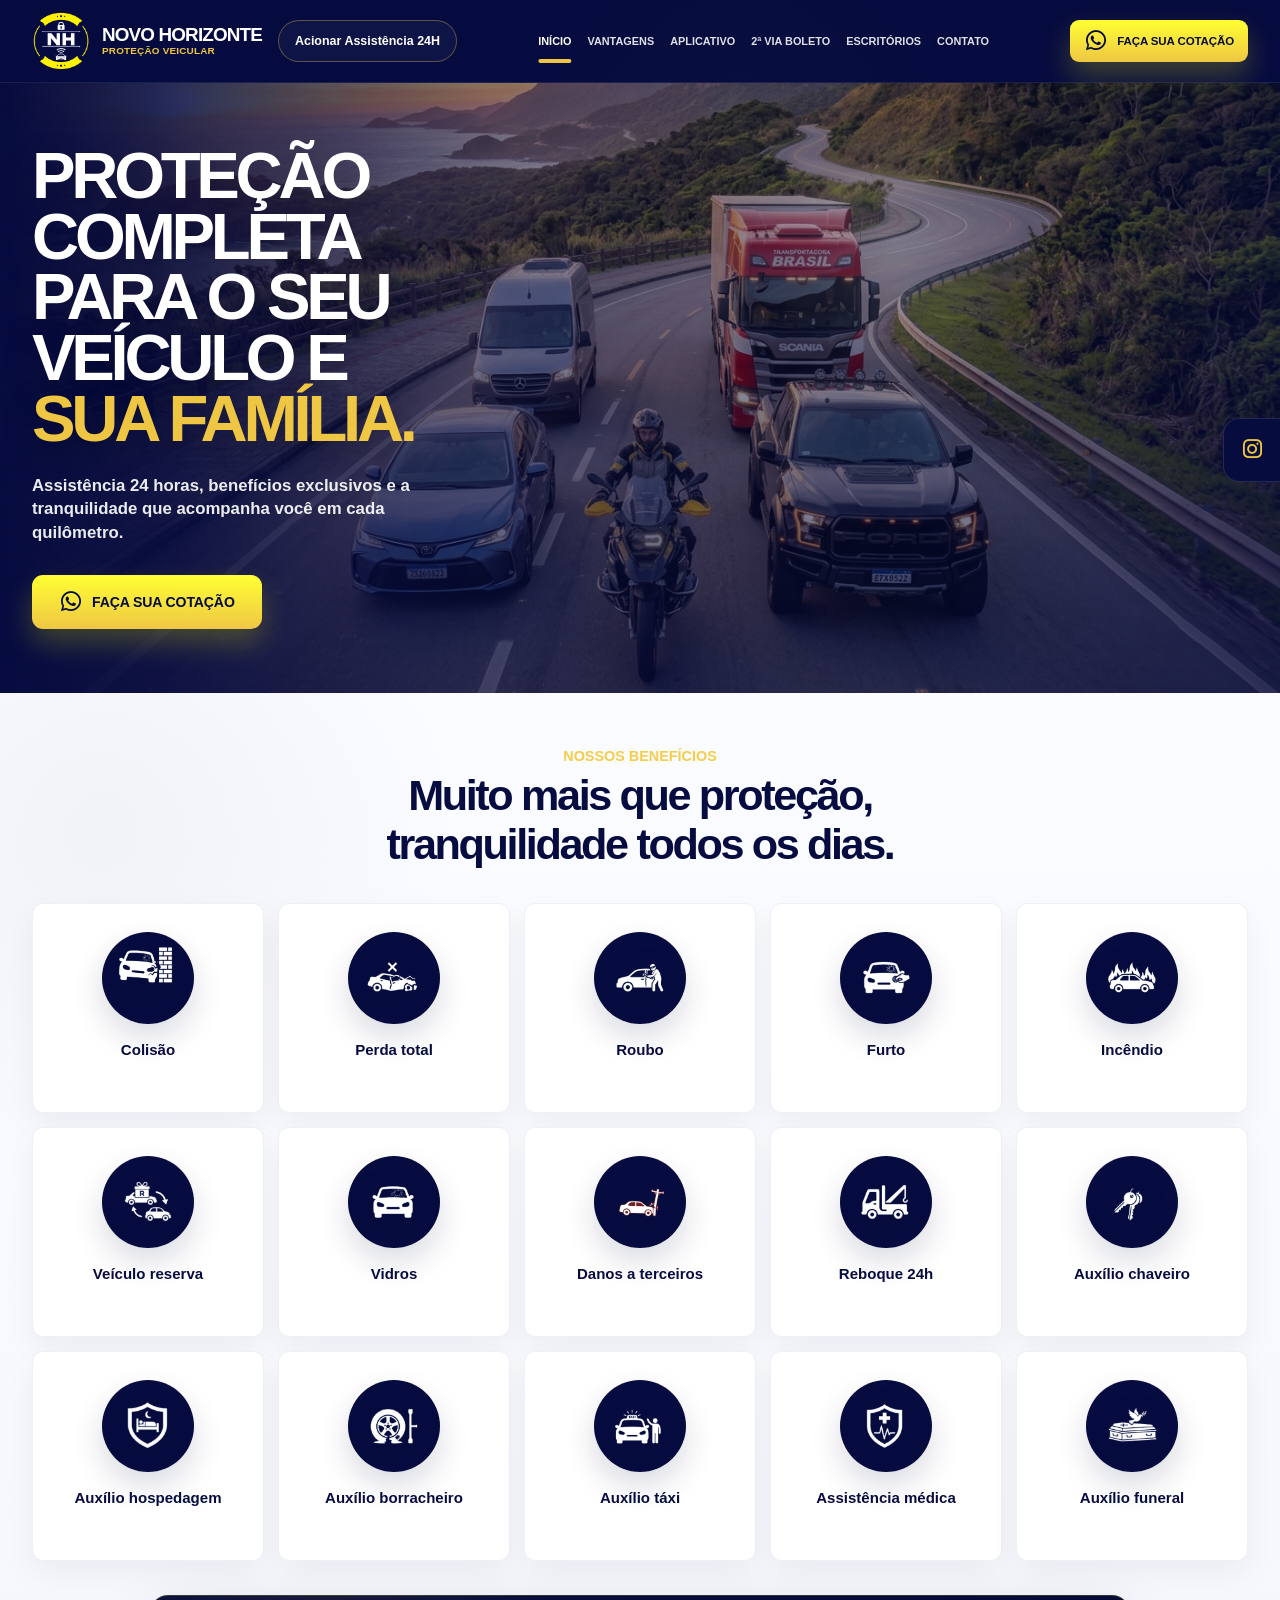
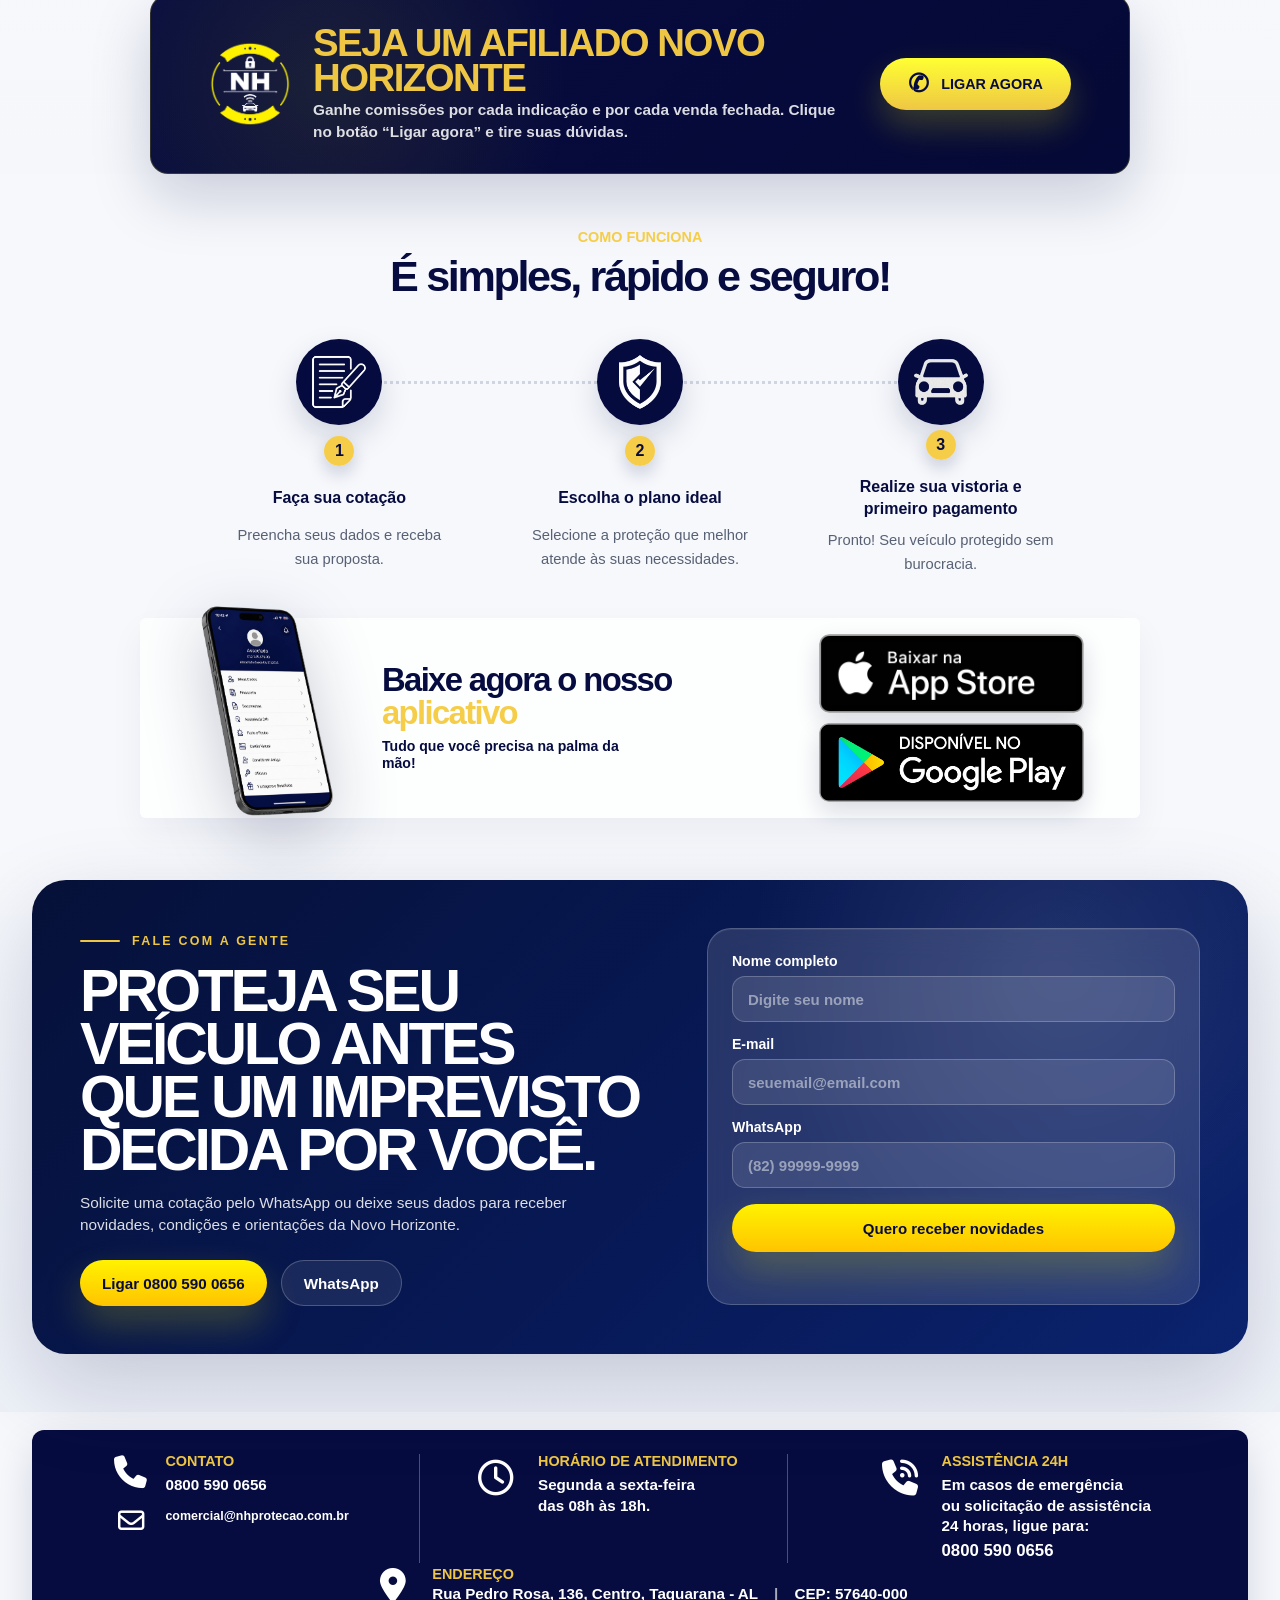
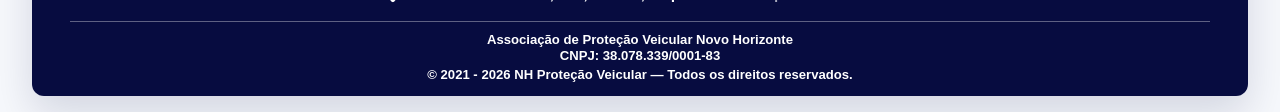
==== commit 0dda3c46: "ajustes css finalizado" ====
--- a/index.html
+++ b/index.html
@@ -557,7 +557,7 @@
                 id="cotacaoPlate"
                 placeholder="XXX0000"
                 autocomplete="off"
-                maxlength="8"
+                maxlength="7"
                 required
               />
             </label>
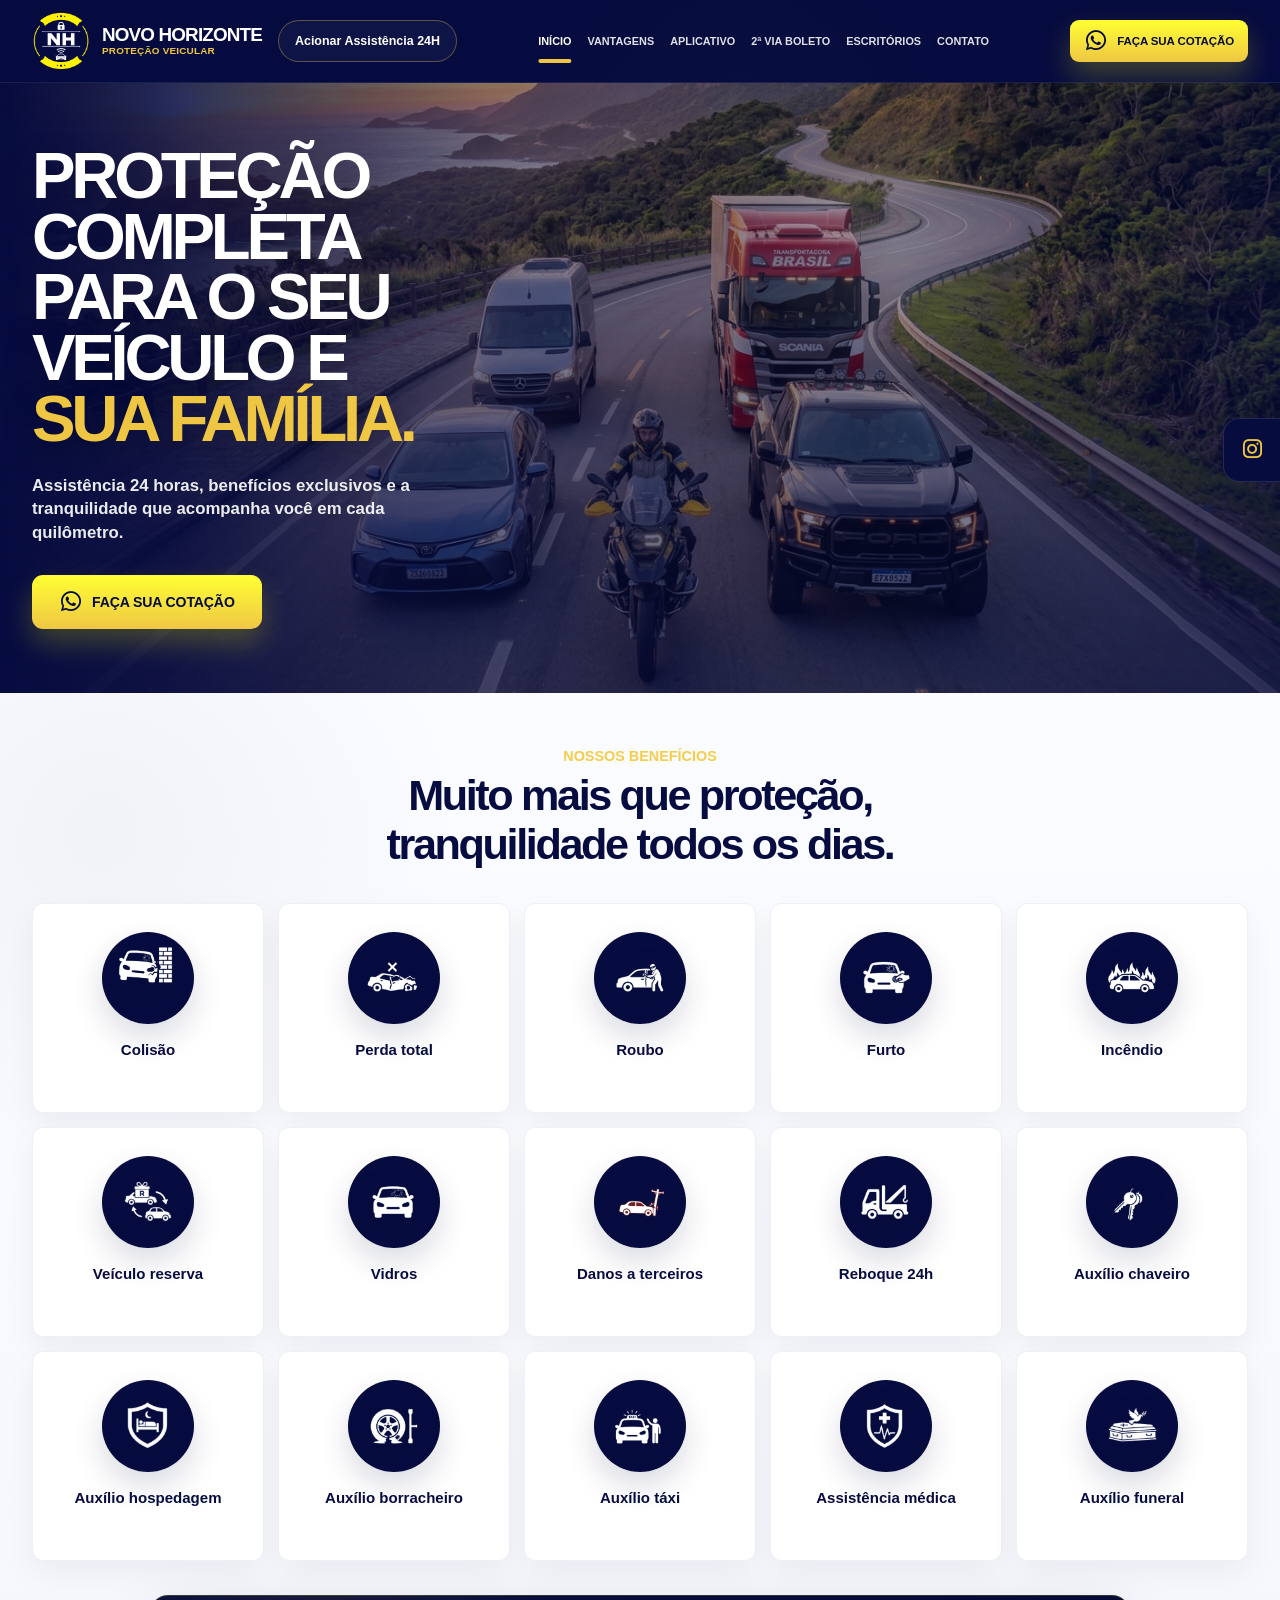
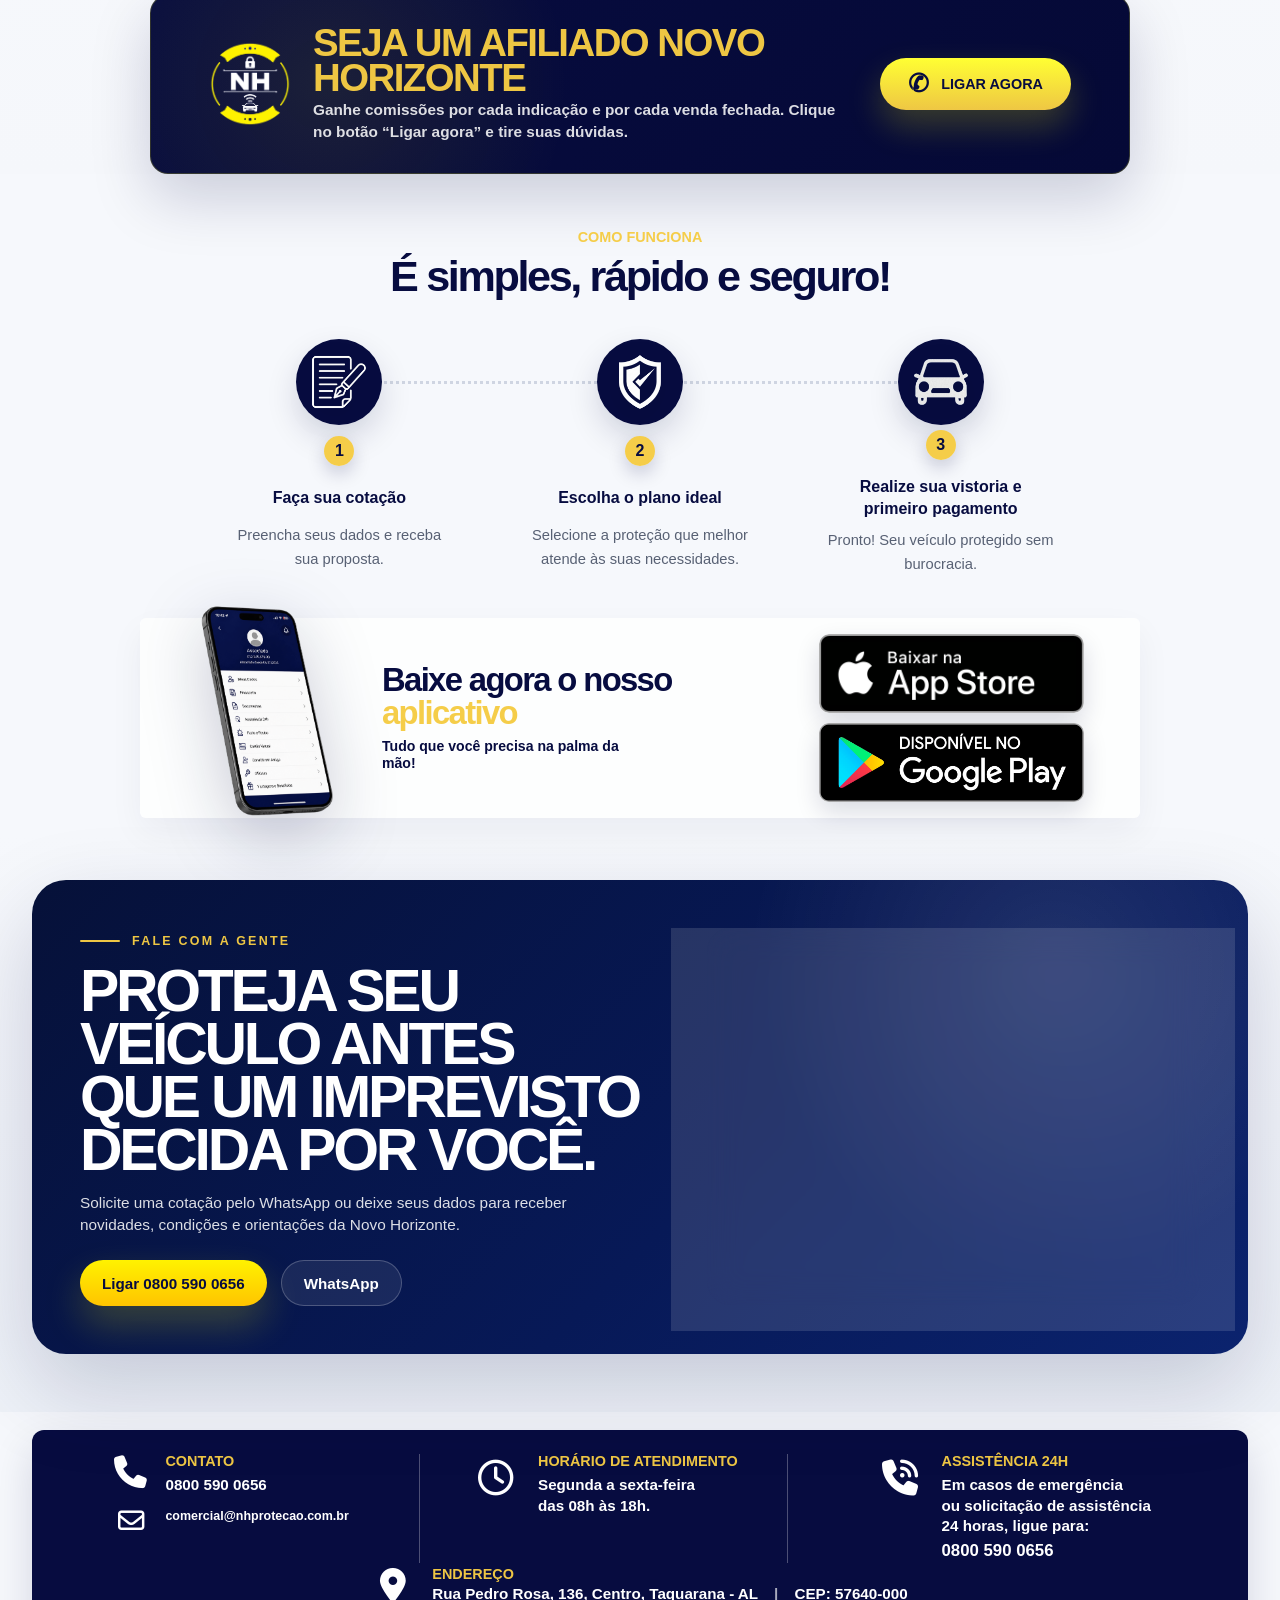
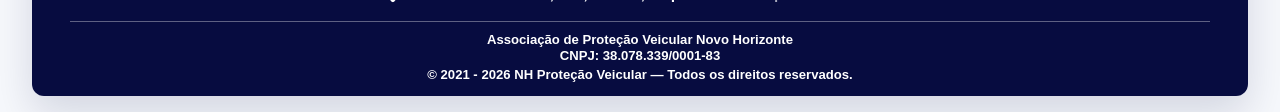
==== commit d9134651: "AJUSTE PLACA" ====
--- a/index.html
+++ b/index.html
@@ -45,7 +45,6 @@
           href="tel:08005900656"
           aria-label="Ligar para 0800 590 0656"
         >
-          
           <span>Acionar Assistência 24H</span>
         </a>
 
@@ -69,11 +68,7 @@
           <a href="#contato">Contato</a>
         </nav>
 
-        <a
-          class="header-cta cotacao-trigger"
-          href="#"
-          aria-haspopup="dialog"
-        >
+        <a class="header-cta cotacao-trigger" href="#" aria-haspopup="dialog">
           <i
             class="fa-brands fa-whatsapp wa-icon"
             style="color: #060c40"
@@ -96,7 +91,10 @@
               VEÍCULO E<br />
               <span>SUA FAMÍLIA.</span>
             </h1>
-            <p>Assistência 24 horas, benefícios exclusivos e a tranquilidade que acompanha você em cada quilômetro.</p>
+            <p>
+              Assistência 24 horas, benefícios exclusivos e a tranquilidade que
+              acompanha você em cada quilômetro.
+            </p>
             <a
               class="primary-button cotacao-trigger"
               href="#"
@@ -113,7 +111,7 @@
         </div>
       </section>
 
-       <section class="benefits-section section-padding" id="vantagens">
+      <section class="benefits-section section-padding" id="vantagens">
         <div class="container">
           <div class="section-heading">
             <span>Nossos benefícios</span>
@@ -122,93 +120,132 @@
 
           <div class="benefits-grid benefits-grid-expanded">
             <article class="benefit-card">
-              <div class="icon-circle"><img src="assets/icon-colisao.png" alt="Ícone de colisão" /></div>
+              <div class="icon-circle">
+                <img src="assets/icon-colisao.png" alt="Ícone de colisão" />
+              </div>
               <h3>Colisão</h3>
-              
-            </article>
-
-            <article class="benefit-card">
-              <div class="icon-circle"><img src="assets/icon-perdaTotal.png" alt="Ícone de perda total" /></div>
+            </article>
+
+            <article class="benefit-card">
+              <div class="icon-circle">
+                <img
+                  src="assets/icon-perdaTotal.png"
+                  alt="Ícone de perda total"
+                />
+              </div>
               <h3>Perda total</h3>
-              
-            </article>
-
-            <article class="benefit-card">
-              <div class="icon-circle"><img src="assets/icon-roubo.png" alt="Ícone de roubo" /></div>
+            </article>
+
+            <article class="benefit-card">
+              <div class="icon-circle">
+                <img src="assets/icon-roubo.png" alt="Ícone de roubo" />
+              </div>
               <h3>Roubo</h3>
-              
-            </article>
-
-            <article class="benefit-card">
-              <div class="icon-circle"><img src="assets/icon-furto.png" alt="Ícone de furto" /></div>
+            </article>
+
+            <article class="benefit-card">
+              <div class="icon-circle">
+                <img src="assets/icon-furto.png" alt="Ícone de furto" />
+              </div>
               <h3>Furto</h3>
-              
-            </article>
-
-            <article class="benefit-card">
-              <div class="icon-circle"><img src="assets/icon-incendio.png" alt="Ícone de incêndio" /></div>
+            </article>
+
+            <article class="benefit-card">
+              <div class="icon-circle">
+                <img src="assets/icon-incendio.png" alt="Ícone de incêndio" />
+              </div>
               <h3>Incêndio</h3>
-              
-            </article>
-
-            <article class="benefit-card">
-              <div class="icon-circle"><img src="assets/icon-reserva.png" alt="Ícone de veículo reserva" /></div>
+            </article>
+
+            <article class="benefit-card">
+              <div class="icon-circle">
+                <img
+                  src="assets/icon-reserva.png"
+                  alt="Ícone de veículo reserva"
+                />
+              </div>
               <h3>Veículo reserva</h3>
-              
-            </article>
-
-            <article class="benefit-card">
-              <div class="icon-circle"><img src="assets/icon-vidro.png" alt="Ícone de vidros" /></div>
+            </article>
+
+            <article class="benefit-card">
+              <div class="icon-circle">
+                <img src="assets/icon-vidro.png" alt="Ícone de vidros" />
+              </div>
               <h3>Vidros</h3>
-              
-            </article>
-
-            <article class="benefit-card">
-              <div class="icon-circle"><img src="assets/icon-eletrico.png" alt="Ícone de danos a terceiros" /></div>
+            </article>
+
+            <article class="benefit-card">
+              <div class="icon-circle">
+                <img
+                  src="assets/icon-eletrico.png"
+                  alt="Ícone de danos a terceiros"
+                />
+              </div>
               <h3>Danos a terceiros</h3>
-              
-            </article>
-
-            <article class="benefit-card">
-              <div class="icon-circle"><img src="assets/icon-reboque.png" alt="Ícone de reboque 24h" /></div>
+            </article>
+
+            <article class="benefit-card">
+              <div class="icon-circle">
+                <img src="assets/icon-reboque.png" alt="Ícone de reboque 24h" />
+              </div>
               <h3>Reboque 24h</h3>
-              
-            </article>
-
-            <article class="benefit-card">
-              <div class="icon-circle"><img src="assets/icon-chaveiro.png" alt="Ícone de auxílio chaveiro" /></div>
+            </article>
+
+            <article class="benefit-card">
+              <div class="icon-circle">
+                <img
+                  src="assets/icon-chaveiro.png"
+                  alt="Ícone de auxílio chaveiro"
+                />
+              </div>
               <h3>Auxílio chaveiro</h3>
-              
-            </article>
-
-            <article class="benefit-card">
-              <div class="icon-circle"><img src="assets/icon-hospedagem.png" alt="Ícone de auxílio hospedagem" /></div>
+            </article>
+
+            <article class="benefit-card">
+              <div class="icon-circle">
+                <img
+                  src="assets/icon-hospedagem.png"
+                  alt="Ícone de auxílio hospedagem"
+                />
+              </div>
               <h3>Auxílio hospedagem</h3>
-              
-            </article>
-
-            <article class="benefit-card">
-              <div class="icon-circle"><img src="assets/icon-borracheiro.png" alt="Ícone de auxílio borracheiro" /></div>
+            </article>
+
+            <article class="benefit-card">
+              <div class="icon-circle">
+                <img
+                  src="assets/icon-borracheiro.png"
+                  alt="Ícone de auxílio borracheiro"
+                />
+              </div>
               <h3>Auxílio borracheiro</h3>
-              
-            </article>
-
-            <article class="benefit-card">
-              <div class="icon-circle"><img src="assets/icon-taxi.png" alt="Ícone de auxílio táxi" /></div>
+            </article>
+
+            <article class="benefit-card">
+              <div class="icon-circle">
+                <img src="assets/icon-taxi.png" alt="Ícone de auxílio táxi" />
+              </div>
               <h3>Auxílio táxi</h3>
-              
-            </article>
-
-            <article class="benefit-card">
-              <div class="icon-circle"><img src="assets/icon-medico.png" alt="Ícone de assistência médica" /></div>
+            </article>
+
+            <article class="benefit-card">
+              <div class="icon-circle">
+                <img
+                  src="assets/icon-medico.png"
+                  alt="Ícone de assistência médica"
+                />
+              </div>
               <h3>Assistência médica</h3>
-              
-            </article>
-
-            <article class="benefit-card">
-              <div class="icon-circle"><img src="assets/icon-funeral.png" alt="Ícone de auxílio funeral" /></div>
+            </article>
+
+            <article class="benefit-card">
+              <div class="icon-circle">
+                <img
+                  src="assets/icon-funeral.png"
+                  alt="Ícone de auxílio funeral"
+                />
+              </div>
               <h3>Auxílio funeral</h3>
-              
             </article>
           </div>
 
@@ -226,8 +263,10 @@
 
               <div class="proof-call-text">
                 <strong>seja um afiliado Novo Horizonte</strong>
-                <span>Ganhe comissões por cada indicação e por cada venda fechada. Clique no botão “Ligar agora” e tire suas dúvidas.</span>
-              
+                <span
+                  >Ganhe comissões por cada indicação e por cada venda fechada.
+                  Clique no botão “Ligar agora” e tire suas dúvidas.</span
+                >
               </div>
             </div>
 
@@ -252,14 +291,24 @@
 
           <div class="steps-grid">
             <article class="step-card">
-              <div class="icon-circle"><img src="assets/icon-contrato.png" alt="Ícone de assistência médica" /></div>
+              <div class="icon-circle">
+                <img
+                  src="assets/icon-contrato.png"
+                  alt="Ícone de assistência médica"
+                />
+              </div>
               <span class="step-number">1</span>
               <h3>Faça sua cotação</h3>
               <p>Preencha seus dados e receba sua proposta.</p>
             </article>
 
             <article class="step-card">
-              <div class="icon-circle"><img src="assets/icon-escudo.png" alt="Ícone de proteção contra colisões" /></div>
+              <div class="icon-circle">
+                <img
+                  src="assets/icon-escudo.png"
+                  alt="Ícone de proteção contra colisões"
+                />
+              </div>
               <span class="step-number">2</span>
               <h3>Escolha o plano ideal</h3>
               <p>
@@ -268,7 +317,12 @@
             </article>
 
             <article class="step-card">
-              <div class="icon-circle"><img src="assets/icon-carro.png" alt= "Ícone Vistoria e Primeiro Pagamento" /></div>
+              <div class="icon-circle">
+                <img
+                  src="assets/icon-carro.png"
+                  alt="Ícone Vistoria e Primeiro Pagamento"
+                />
+              </div>
               <span class="step-number">3</span>
               <h3>Realize sua vistoria e primeiro pagamento</h3>
               <p>Pronto! Seu veículo protegido sem burocracia.</p>
@@ -279,7 +333,10 @@
 
       <section class="app-section" id="aplicativo">
         <div class="container app-card">
-          <div class="phone-mockup phone-mockup-real" aria-label="Aplicativo NH">
+          <div
+            class="phone-mockup phone-mockup-real"
+            aria-label="Aplicativo NH"
+          >
             <img
               class="app-phone-image"
               src="assets/app-phone-mockup.png"
@@ -416,7 +473,9 @@
             <div class="footer-compact-text">
               <h3>Contato</h3>
               <a href="tel:08005900656">0800 590 0656</a>
-              <a href="mailto:comercial@nhprotecao.com.br">comercial@nhprotecao.com.br</a>
+              <a href="mailto:comercial@nhprotecao.com.br"
+                >comercial@nhprotecao.com.br</a
+              >
             </div>
           </article>
 
@@ -436,8 +495,13 @@
             </div>
             <div class="footer-compact-text">
               <h3>Assistência 24h</h3>
-              <p>Em casos de emergência<br />ou solicitação de assistência<br />24 horas, ligue para:</p>
-              <a class="footer-compact-phone" href="tel:08005900656">0800 590 0656</a>
+              <p>
+                Em casos de emergência<br />ou solicitação de assistência<br />24
+                horas, ligue para:
+              </p>
+              <a class="footer-compact-phone" href="tel:08005900656"
+                >0800 590 0656</a
+              >
             </div>
           </article>
         </div>
@@ -446,13 +510,21 @@
           <i class="fa-solid fa-location-dot" aria-hidden="true"></i>
           <div>
             <h3>Endereço</h3>
-            <p>Rua Pedro Rosa, 136, Centro, Taquarana - AL <span>|</span> CEP: 57640-000</p>
+            <p>
+              Rua Pedro Rosa, 136, Centro, Taquarana - AL <span>|</span> CEP:
+              57640-000
+            </p>
           </div>
         </div>
 
         <div class="footer-compact-bottom">
-          <p>Associação de Proteção Veicular Novo Horizonte<br />CNPJ: 38.078.339/0001-83</p>
-          <p>© 2021 - 2026 NH Proteção Veicular — Todos os direitos reservados.</p>
+          <p>
+            Associação de Proteção Veicular Novo Horizonte<br />CNPJ:
+            38.078.339/0001-83
+          </p>
+          <p>
+            © 2021 - 2026 NH Proteção Veicular — Todos os direitos reservados.
+          </p>
         </div>
       </div>
     </footer>
@@ -553,10 +625,11 @@
               Placa
               <input
                 type="text"
-                name="Placa"
                 id="cotacaoPlate"
-                placeholder="XXX0000"
-                autocomplete="off"
+                name="placa"
+                pattern="[A-Za-z]{3}[0-9][A-Za-z][0-9]{2}"
+                placeholder="ABC1D23"
+                style="text-transform: uppercase"
                 maxlength="7"
                 required
               />
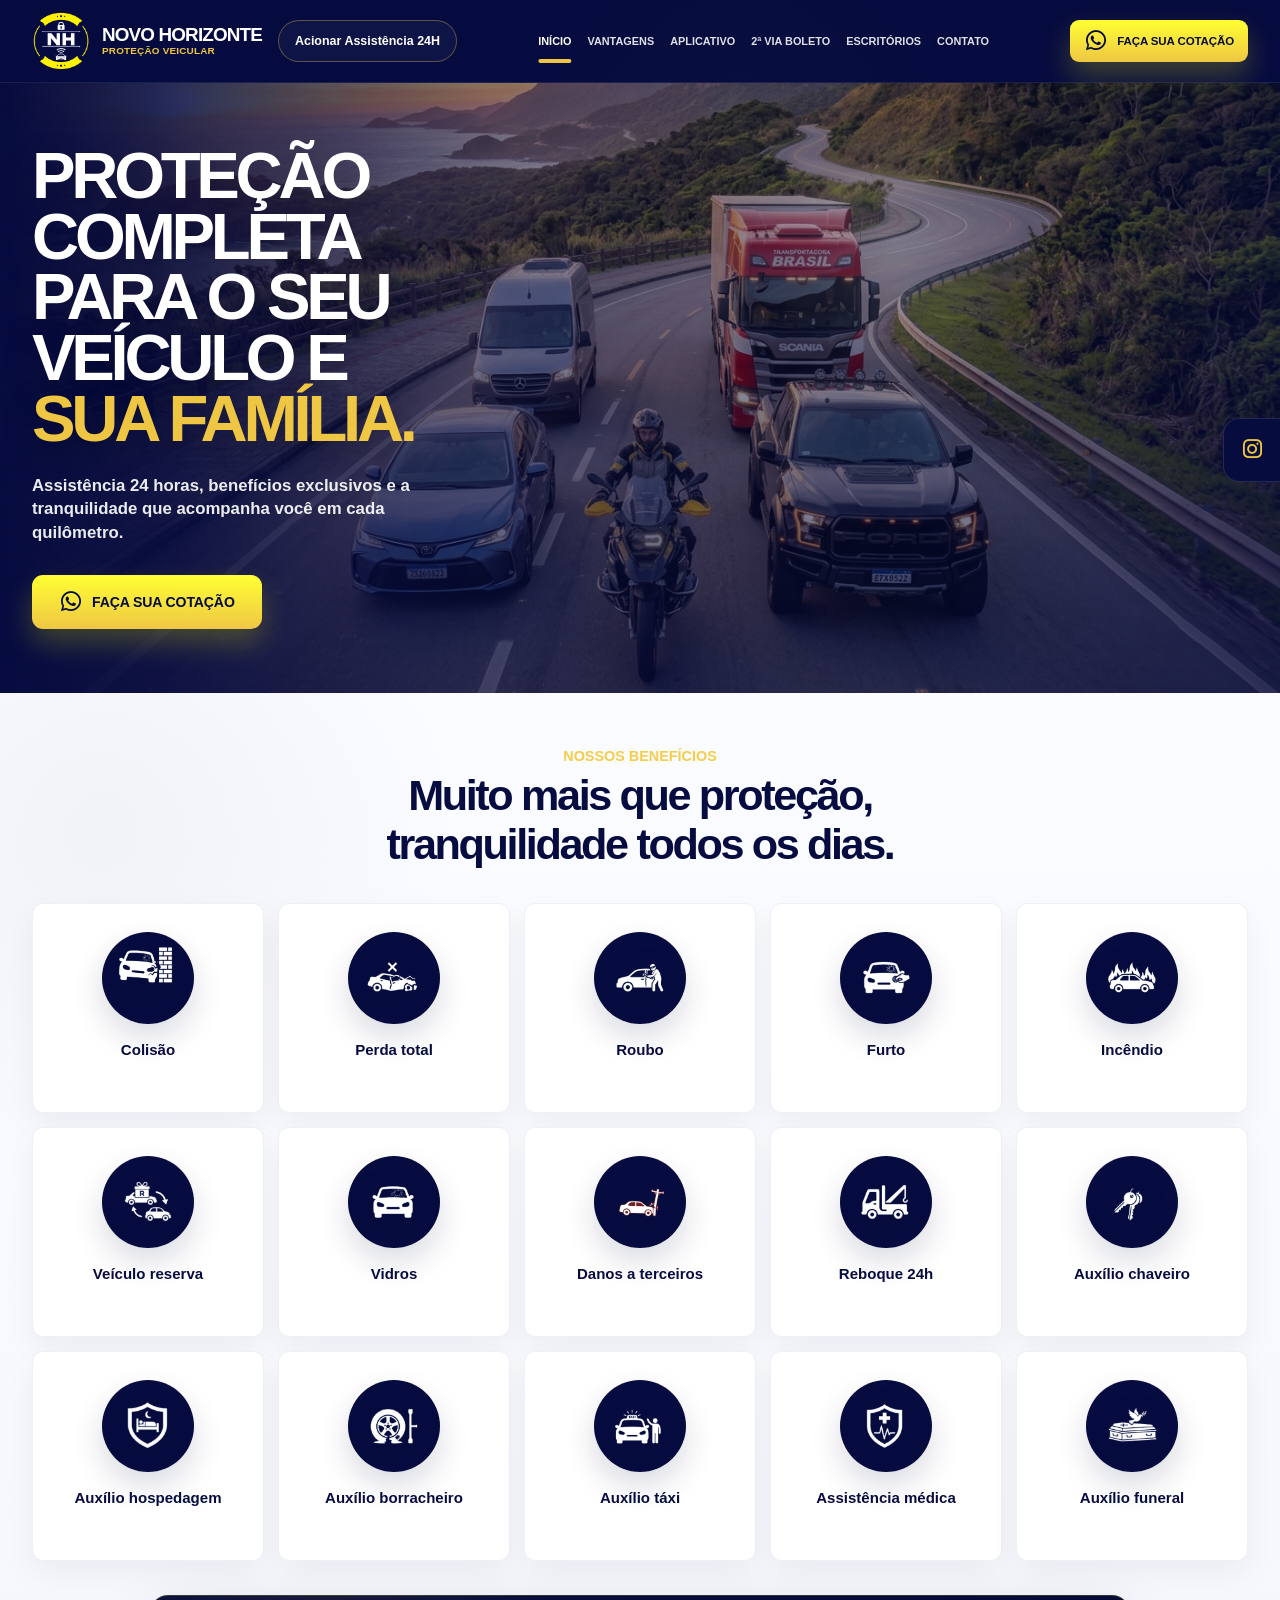
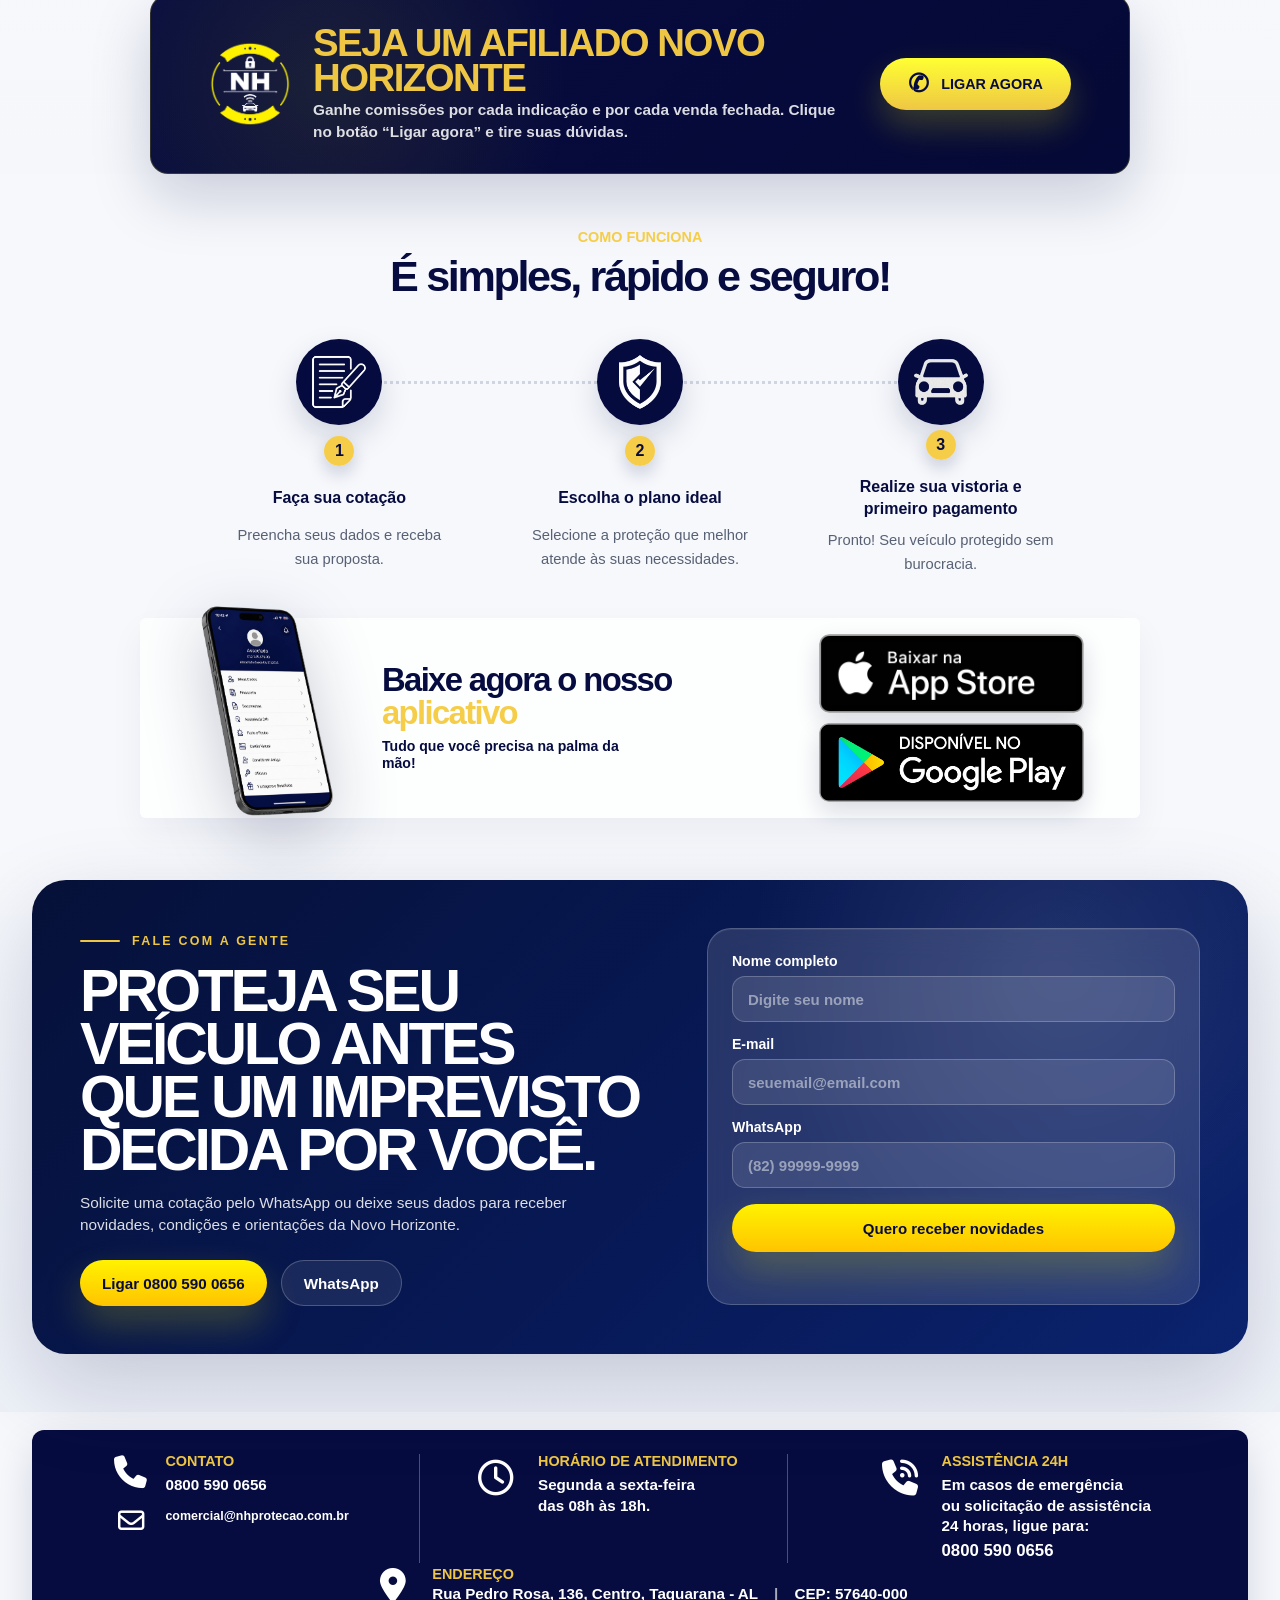
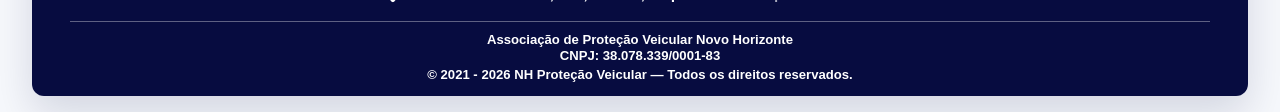
==== commit fbd6cc22: "ajuste de logica da placa" ====
--- a/index.html
+++ b/index.html
@@ -627,7 +627,7 @@
                 type="text"
                 id="cotacaoPlate"
                 name="placa"
-                pattern="[A-Za-z]{3}[0-9][A-Za-z][0-9]{2}"
+                pattern="^[A-Za-z]{3}[0-9]{4}$|^^[A-Za-z]{3}-[0-9]{4}$|^[A-Za-z]{3}[0-9][A-Za-z][0-9]{2}$"
                 placeholder="ABC1D23"
                 style="text-transform: uppercase"
                 maxlength="7"
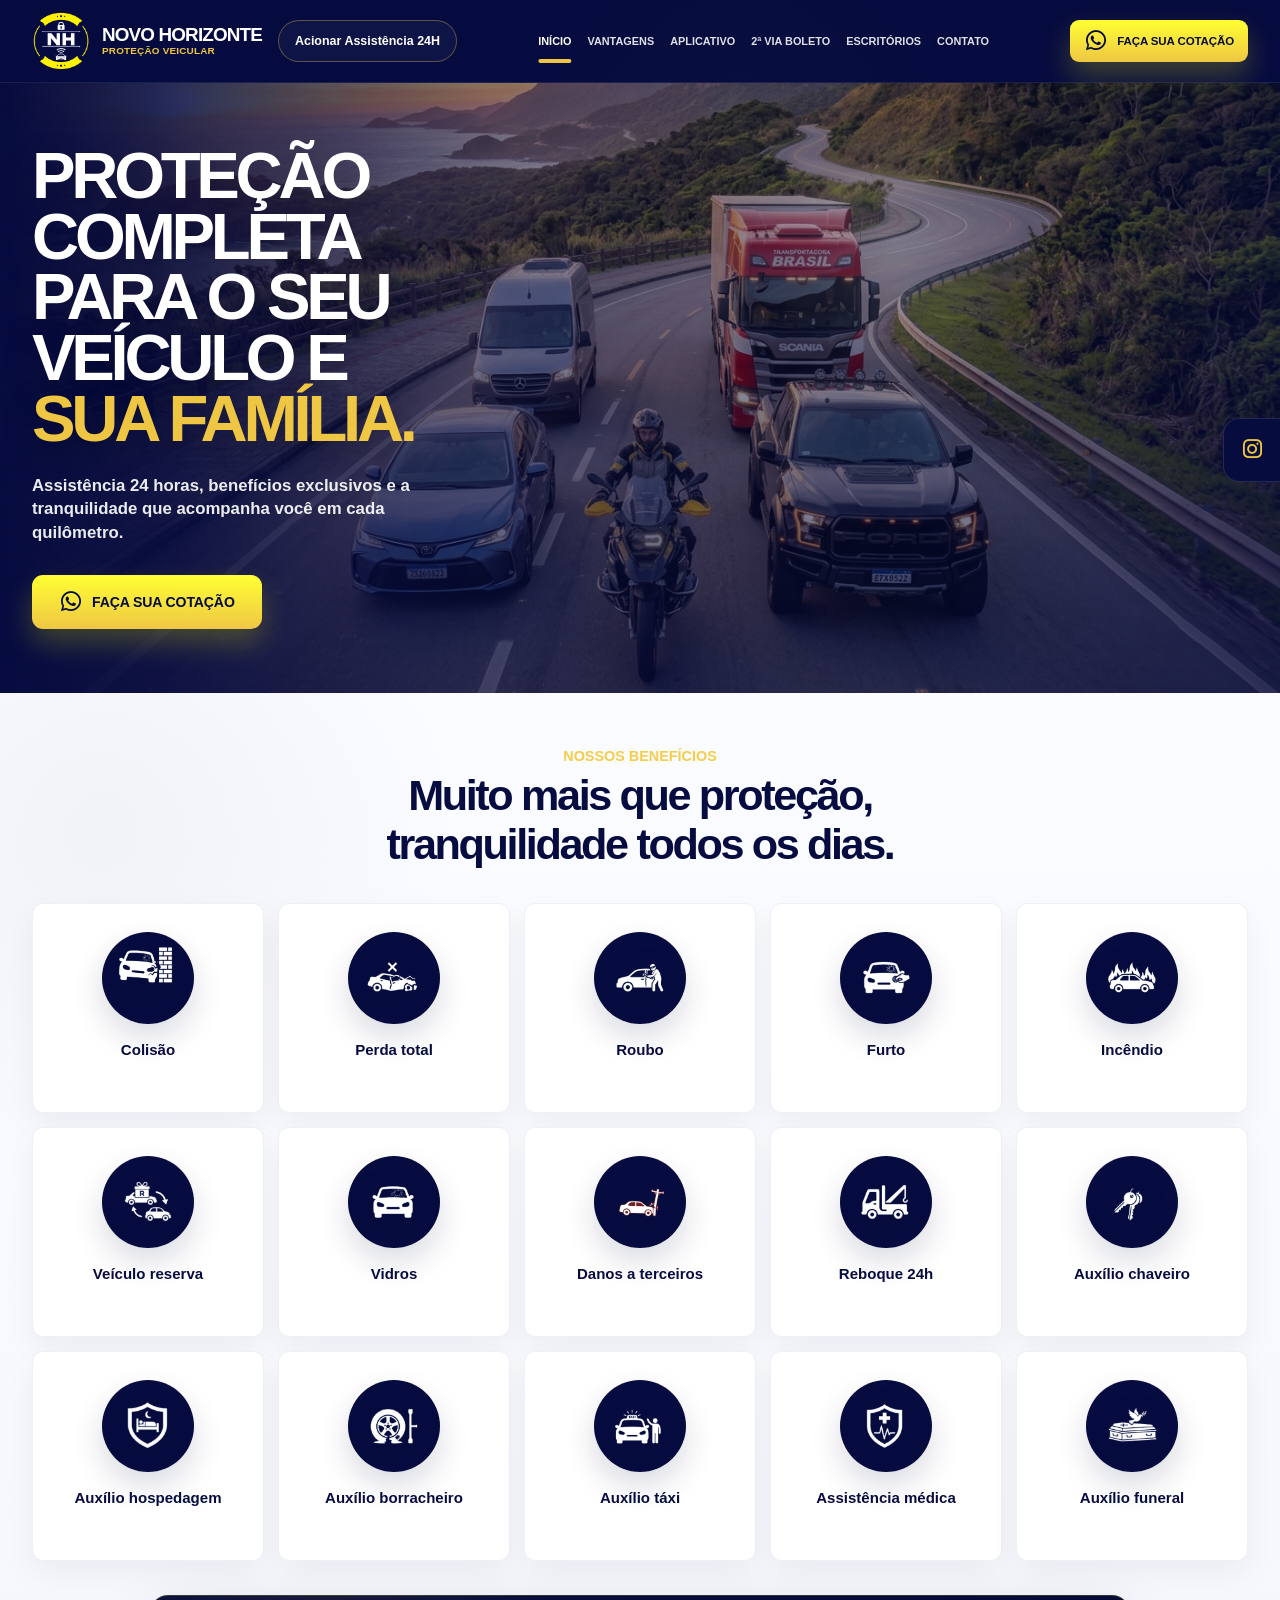
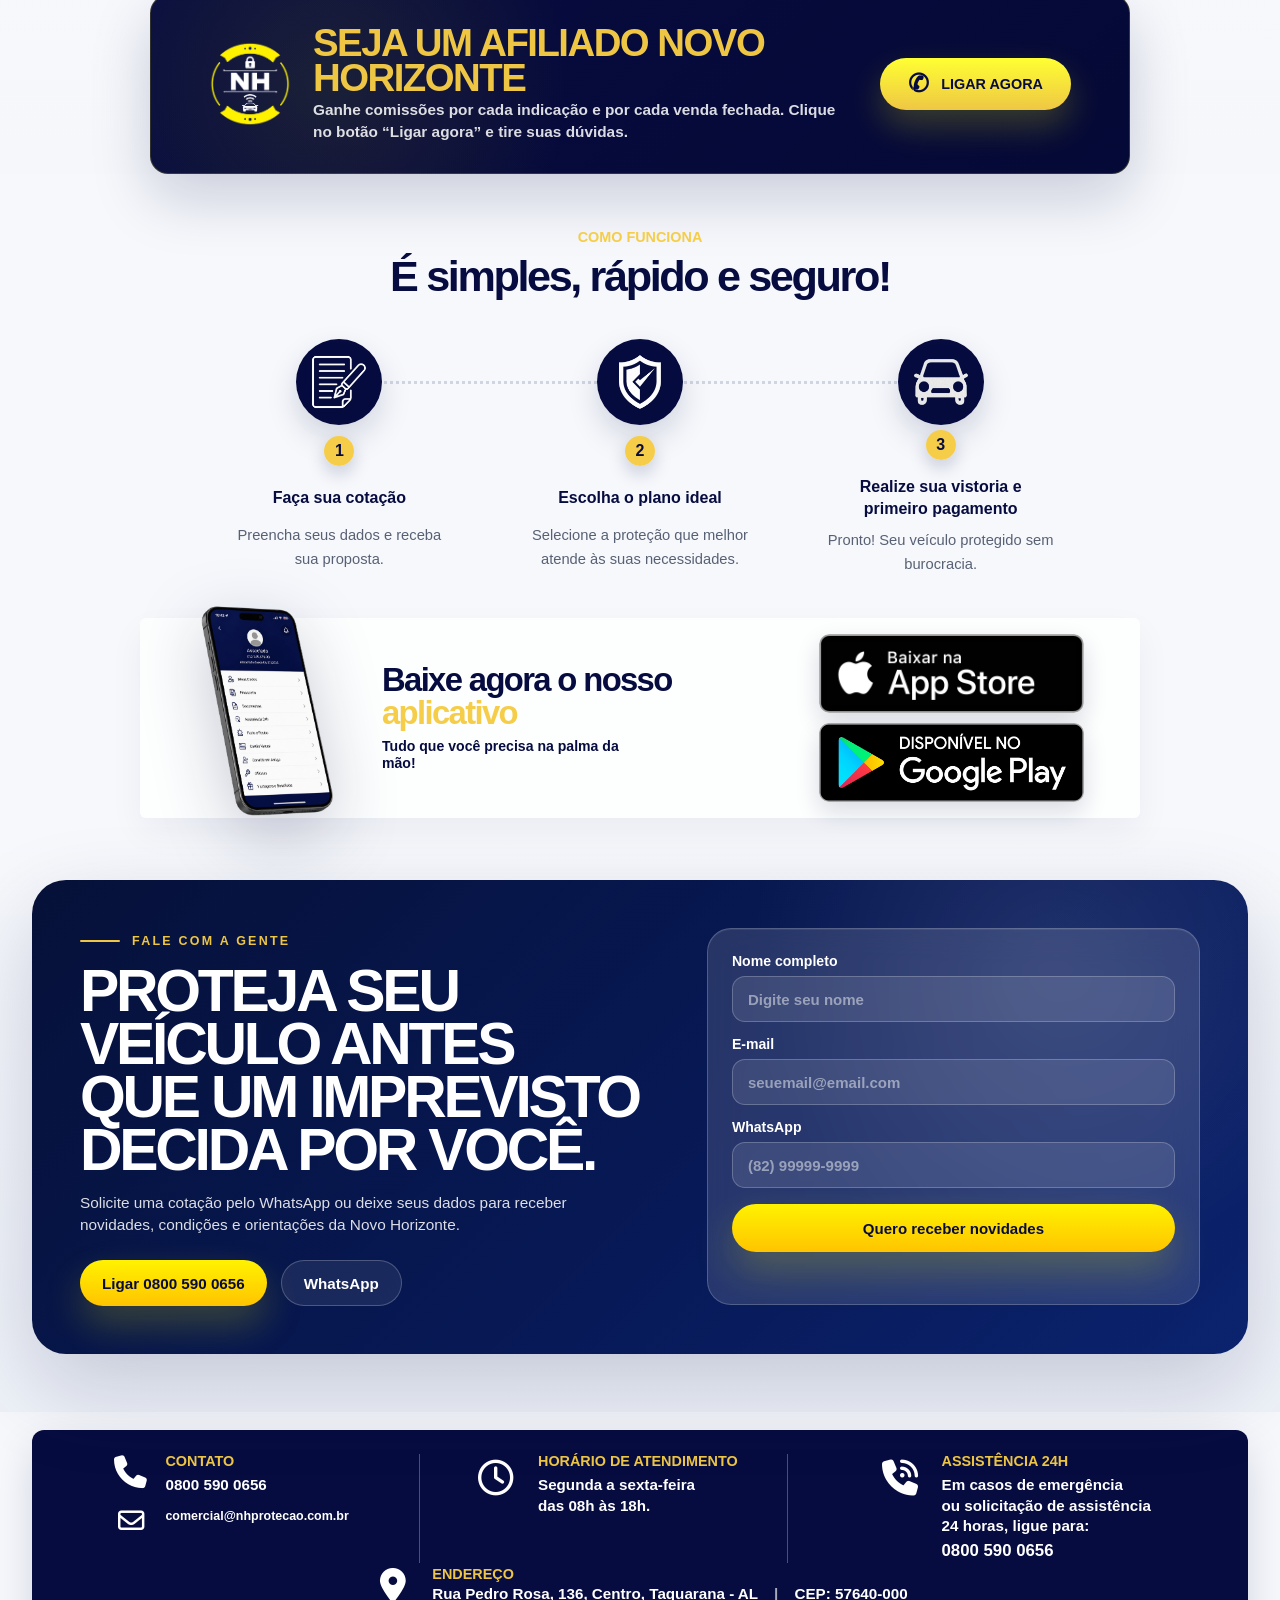
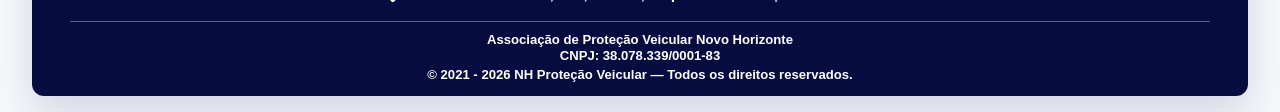
==== commit f8f899ea: "ajustes finos" ====
--- a/index.html
+++ b/index.html
@@ -14,7 +14,7 @@
       href="https://fonts.googleapis.com/css2?family=Inter:wght@400;500;600;700;800;900&family=League+Spartan:wght@600;700;800;900&display=swap"
       rel="stylesheet"
     />
-    <link rel="icon" type="image/png" href="assets/favicon-nh.png" />
+    <link rel="icon" type="image/png" href="assets/simbolo-fundo-azul.png" />
     <link
       rel="stylesheet"
       href="https://cdnjs.cloudflare.com/ajax/libs/font-awesome/6.5.2/css/all.min.css"
@@ -45,6 +45,7 @@
           href="tel:08005900656"
           aria-label="Ligar para 0800 590 0656"
         >
+          
           <span>Acionar Assistência 24H</span>
         </a>
 
@@ -68,7 +69,11 @@
           <a href="#contato">Contato</a>
         </nav>
 
-        <a class="header-cta cotacao-trigger" href="#" aria-haspopup="dialog">
+        <a
+          class="header-cta cotacao-trigger"
+          href="#"
+          aria-haspopup="dialog"
+        >
           <i
             class="fa-brands fa-whatsapp wa-icon"
             style="color: #060c40"
@@ -91,10 +96,7 @@
               VEÍCULO E<br />
               <span>SUA FAMÍLIA.</span>
             </h1>
-            <p>
-              Assistência 24 horas, benefícios exclusivos e a tranquilidade que
-              acompanha você em cada quilômetro.
-            </p>
+            <p>Assistência 24 horas, benefícios exclusivos e a tranquilidade que acompanha você em cada quilômetro.</p>
             <a
               class="primary-button cotacao-trigger"
               href="#"
@@ -111,7 +113,7 @@
         </div>
       </section>
 
-      <section class="benefits-section section-padding" id="vantagens">
+       <section class="benefits-section section-padding" id="vantagens">
         <div class="container">
           <div class="section-heading">
             <span>Nossos benefícios</span>
@@ -120,132 +122,93 @@
 
           <div class="benefits-grid benefits-grid-expanded">
             <article class="benefit-card">
-              <div class="icon-circle">
-                <img src="assets/icon-colisao.png" alt="Ícone de colisão" />
-              </div>
+              <div class="icon-circle"><img src="assets/icon-colisao.png" alt="Ícone de colisão" /></div>
               <h3>Colisão</h3>
-            </article>
-
-            <article class="benefit-card">
-              <div class="icon-circle">
-                <img
-                  src="assets/icon-perdaTotal.png"
-                  alt="Ícone de perda total"
-                />
-              </div>
+              
+            </article>
+
+            <article class="benefit-card">
+              <div class="icon-circle"><img src="assets/icon-perdaTotal.png" alt="Ícone de perda total" /></div>
               <h3>Perda total</h3>
-            </article>
-
-            <article class="benefit-card">
-              <div class="icon-circle">
-                <img src="assets/icon-roubo.png" alt="Ícone de roubo" />
-              </div>
+              
+            </article>
+
+            <article class="benefit-card">
+              <div class="icon-circle"><img src="assets/icon-roubo.png" alt="Ícone de roubo" /></div>
               <h3>Roubo</h3>
-            </article>
-
-            <article class="benefit-card">
-              <div class="icon-circle">
-                <img src="assets/icon-furto.png" alt="Ícone de furto" />
-              </div>
+              
+            </article>
+
+            <article class="benefit-card">
+              <div class="icon-circle"><img src="assets/icon-furto.png" alt="Ícone de furto" /></div>
               <h3>Furto</h3>
-            </article>
-
-            <article class="benefit-card">
-              <div class="icon-circle">
-                <img src="assets/icon-incendio.png" alt="Ícone de incêndio" />
-              </div>
+              
+            </article>
+
+            <article class="benefit-card">
+              <div class="icon-circle"><img src="assets/icon-incendio.png" alt="Ícone de incêndio" /></div>
               <h3>Incêndio</h3>
-            </article>
-
-            <article class="benefit-card">
-              <div class="icon-circle">
-                <img
-                  src="assets/icon-reserva.png"
-                  alt="Ícone de veículo reserva"
-                />
-              </div>
+              
+            </article>
+
+            <article class="benefit-card">
+              <div class="icon-circle"><img src="assets/icon-reserva.png" alt="Ícone de veículo reserva" /></div>
               <h3>Veículo reserva</h3>
-            </article>
-
-            <article class="benefit-card">
-              <div class="icon-circle">
-                <img src="assets/icon-vidro.png" alt="Ícone de vidros" />
-              </div>
+              
+            </article>
+
+            <article class="benefit-card">
+              <div class="icon-circle"><img src="assets/icon-vidro.png" alt="Ícone de vidros" /></div>
               <h3>Vidros</h3>
-            </article>
-
-            <article class="benefit-card">
-              <div class="icon-circle">
-                <img
-                  src="assets/icon-eletrico.png"
-                  alt="Ícone de danos a terceiros"
-                />
-              </div>
+              
+            </article>
+
+            <article class="benefit-card">
+              <div class="icon-circle"><img src="assets/icon-eletrico.png" alt="Ícone de danos a terceiros" /></div>
               <h3>Danos a terceiros</h3>
-            </article>
-
-            <article class="benefit-card">
-              <div class="icon-circle">
-                <img src="assets/icon-reboque.png" alt="Ícone de reboque 24h" />
-              </div>
+              
+            </article>
+
+            <article class="benefit-card">
+              <div class="icon-circle"><img src="assets/icon-reboque.png" alt="Ícone de reboque 24h" /></div>
               <h3>Reboque 24h</h3>
-            </article>
-
-            <article class="benefit-card">
-              <div class="icon-circle">
-                <img
-                  src="assets/icon-chaveiro.png"
-                  alt="Ícone de auxílio chaveiro"
-                />
-              </div>
+              
+            </article>
+
+            <article class="benefit-card">
+              <div class="icon-circle"><img src="assets/icon-chaveiro.png" alt="Ícone de auxílio chaveiro" /></div>
               <h3>Auxílio chaveiro</h3>
-            </article>
-
-            <article class="benefit-card">
-              <div class="icon-circle">
-                <img
-                  src="assets/icon-hospedagem.png"
-                  alt="Ícone de auxílio hospedagem"
-                />
-              </div>
+              
+            </article>
+
+            <article class="benefit-card">
+              <div class="icon-circle"><img src="assets/icon-hospedagem.png" alt="Ícone de auxílio hospedagem" /></div>
               <h3>Auxílio hospedagem</h3>
-            </article>
-
-            <article class="benefit-card">
-              <div class="icon-circle">
-                <img
-                  src="assets/icon-borracheiro.png"
-                  alt="Ícone de auxílio borracheiro"
-                />
-              </div>
+              
+            </article>
+
+            <article class="benefit-card">
+              <div class="icon-circle"><img src="assets/icon-borracheiro.png" alt="Ícone de auxílio borracheiro" /></div>
               <h3>Auxílio borracheiro</h3>
-            </article>
-
-            <article class="benefit-card">
-              <div class="icon-circle">
-                <img src="assets/icon-taxi.png" alt="Ícone de auxílio táxi" />
-              </div>
+              
+            </article>
+
+            <article class="benefit-card">
+              <div class="icon-circle"><img src="assets/icon-taxi.png" alt="Ícone de auxílio táxi" /></div>
               <h3>Auxílio táxi</h3>
-            </article>
-
-            <article class="benefit-card">
-              <div class="icon-circle">
-                <img
-                  src="assets/icon-medico.png"
-                  alt="Ícone de assistência médica"
-                />
-              </div>
+              
+            </article>
+
+            <article class="benefit-card">
+              <div class="icon-circle"><img src="assets/icon-medico.png" alt="Ícone de assistência médica" /></div>
               <h3>Assistência médica</h3>
-            </article>
-
-            <article class="benefit-card">
-              <div class="icon-circle">
-                <img
-                  src="assets/icon-funeral.png"
-                  alt="Ícone de auxílio funeral"
-                />
-              </div>
+              
+            </article>
+
+            <article class="benefit-card">
+              <div class="icon-circle"><img src="assets/icon-funeral.png" alt="Ícone de auxílio funeral" /></div>
               <h3>Auxílio funeral</h3>
+              
             </article>
           </div>
 
@@ -263,10 +226,8 @@
 
               <div class="proof-call-text">
                 <strong>seja um afiliado Novo Horizonte</strong>
-                <span
-                  >Ganhe comissões por cada indicação e por cada venda fechada.
-                  Clique no botão “Ligar agora” e tire suas dúvidas.</span
-                >
+                <span>Ganhe comissões por cada indicação e por cada venda fechada. Clique no botão “Ligar agora” e tire suas dúvidas.</span>
+              
               </div>
             </div>
 
@@ -291,24 +252,14 @@
 
           <div class="steps-grid">
             <article class="step-card">
-              <div class="icon-circle">
-                <img
-                  src="assets/icon-contrato.png"
-                  alt="Ícone de assistência médica"
-                />
-              </div>
+              <div class="icon-circle"><img src="assets/icon-contrato.png" alt="Ícone de assistência médica" /></div>
               <span class="step-number">1</span>
               <h3>Faça sua cotação</h3>
               <p>Preencha seus dados e receba sua proposta.</p>
             </article>
 
             <article class="step-card">
-              <div class="icon-circle">
-                <img
-                  src="assets/icon-escudo.png"
-                  alt="Ícone de proteção contra colisões"
-                />
-              </div>
+              <div class="icon-circle"><img src="assets/icon-escudo.png" alt="Ícone de proteção contra colisões" /></div>
               <span class="step-number">2</span>
               <h3>Escolha o plano ideal</h3>
               <p>
@@ -317,12 +268,7 @@
             </article>
 
             <article class="step-card">
-              <div class="icon-circle">
-                <img
-                  src="assets/icon-carro.png"
-                  alt="Ícone Vistoria e Primeiro Pagamento"
-                />
-              </div>
+              <div class="icon-circle"><img src="assets/icon-carro.png" alt= "Ícone Vistoria e Primeiro Pagamento" /></div>
               <span class="step-number">3</span>
               <h3>Realize sua vistoria e primeiro pagamento</h3>
               <p>Pronto! Seu veículo protegido sem burocracia.</p>
@@ -333,10 +279,7 @@
 
       <section class="app-section" id="aplicativo">
         <div class="container app-card">
-          <div
-            class="phone-mockup phone-mockup-real"
-            aria-label="Aplicativo NH"
-          >
+          <div class="phone-mockup phone-mockup-real" aria-label="Aplicativo NH">
             <img
               class="app-phone-image"
               src="assets/app-phone-mockup.png"
@@ -473,9 +416,7 @@
             <div class="footer-compact-text">
               <h3>Contato</h3>
               <a href="tel:08005900656">0800 590 0656</a>
-              <a href="mailto:comercial@nhprotecao.com.br"
-                >comercial@nhprotecao.com.br</a
-              >
+              <a href="mailto:comercial@nhprotecao.com.br">comercial@nhprotecao.com.br</a>
             </div>
           </article>
 
@@ -495,13 +436,8 @@
             </div>
             <div class="footer-compact-text">
               <h3>Assistência 24h</h3>
-              <p>
-                Em casos de emergência<br />ou solicitação de assistência<br />24
-                horas, ligue para:
-              </p>
-              <a class="footer-compact-phone" href="tel:08005900656"
-                >0800 590 0656</a
-              >
+              <p>Em casos de emergência<br />ou solicitação de assistência<br />24 horas, ligue para:</p>
+              <a class="footer-compact-phone" href="tel:08005900656">0800 590 0656</a>
             </div>
           </article>
         </div>
@@ -510,21 +446,13 @@
           <i class="fa-solid fa-location-dot" aria-hidden="true"></i>
           <div>
             <h3>Endereço</h3>
-            <p>
-              Rua Pedro Rosa, 136, Centro, Taquarana - AL <span>|</span> CEP:
-              57640-000
-            </p>
+            <p>Rua Pedro Rosa, 136, Centro, Taquarana - AL <span>|</span> CEP: 57640-000</p>
           </div>
         </div>
 
         <div class="footer-compact-bottom">
-          <p>
-            Associação de Proteção Veicular Novo Horizonte<br />CNPJ:
-            38.078.339/0001-83
-          </p>
-          <p>
-            © 2021 - 2026 NH Proteção Veicular — Todos os direitos reservados.
-          </p>
+          <p>Associação de Proteção Veicular Novo Horizonte<br />CNPJ: 38.078.339/0001-83</p>
+          <p>© 2021 - <span class="js-current-year">2026</span> NH Proteção Veicular — Todos os direitos reservados.</p>
         </div>
       </div>
     </footer>
@@ -625,12 +553,11 @@
               Placa
               <input
                 type="text"
+                name="Placa"
                 id="cotacaoPlate"
-                name="placa"
-                pattern="^[A-Za-z]{3}[0-9]{4}$|^^[A-Za-z]{3}-[0-9]{4}$|^[A-Za-z]{3}[0-9][A-Za-z][0-9]{2}$"
-                placeholder="ABC1D23"
-                style="text-transform: uppercase"
-                maxlength="7"
+                placeholder="XXX0000"
+                autocomplete="off"
+                maxlength="8"
                 required
               />
             </label>
--- a/style.css
+++ b/style.css
@@ -6712,3 +6712,212 @@
     width: 20px !important;
   }
 }
+
+
+/* =========================================================
+   AJUSTE MOBILE — SEÇÃO COMO FUNCIONA
+   Diminui e centraliza os 3 passos no celular.
+   ========================================================= */
+
+@media (max-width: 760px) {
+  .steps-section {
+    padding-top: 26px !important;
+    padding-bottom: 22px !important;
+    overflow: hidden !important;
+  }
+
+  .steps-section .container {
+    width: min(100% - 24px, 390px) !important;
+    max-width: 390px !important;
+    margin-inline: auto !important;
+    text-align: center !important;
+  }
+
+  .steps-section .section-heading {
+    margin-bottom: 16px !important;
+  }
+
+  .steps-section .section-heading span {
+    font-size: 0.68rem !important;
+    margin-bottom: 5px !important;
+  }
+
+  .steps-section .section-heading h2 {
+    max-width: 330px !important;
+    margin-inline: auto !important;
+    font-size: clamp(1.45rem, 6vw, 1.85rem) !important;
+    line-height: 0.95 !important;
+    letter-spacing: -0.05em !important;
+  }
+
+  .steps-grid {
+    width: min(100%, 335px) !important;
+    max-width: 335px !important;
+    margin-inline: auto !important;
+    display: grid !important;
+    grid-template-columns: repeat(3, minmax(0, 1fr)) !important;
+    align-items: start !important;
+    justify-items: center !important;
+    gap: 8px !important;
+  }
+
+  .steps-grid::before {
+    display: block !important;
+    left: 18% !important;
+    right: 18% !important;
+    top: 27px !important;
+    border-top-width: 2px !important;
+  }
+
+  .step-card {
+    width: 100% !important;
+    max-width: 104px !important;
+    padding: 0 !important;
+    border: 0 !important;
+    border-radius: 0 !important;
+    background: transparent !important;
+    box-shadow: none !important;
+    display: grid !important;
+    justify-items: center !important;
+    text-align: center !important;
+  }
+
+  .step-card .icon-circle {
+    width: 54px !important;
+    height: 54px !important;
+    min-width: 54px !important;
+    min-height: 54px !important;
+    margin-bottom: 0 !important;
+    box-shadow: 0 10px 22px rgba(7, 12, 64, 0.12) !important;
+  }
+
+  .step-card .icon-circle img {
+    width: 43px !important;
+    height: 43px !important;
+    object-fit: contain !important;
+  }
+
+  .step-number {
+    width: 20px !important;
+    height: 20px !important;
+    margin-top: -7px !important;
+    margin-bottom: 7px !important;
+    font-size: 0.68rem !important;
+    line-height: 1 !important;
+  }
+
+  .step-card h3 {
+    max-width: 96px !important;
+    margin-bottom: 4px !important;
+    font-size: 0.54rem !important;
+    line-height: 1.12 !important;
+  }
+
+  .step-card p {
+    max-width: 96px !important;
+    font-size: 0.46rem !important;
+    line-height: 1.25 !important;
+  }
+}
+
+@media (max-width: 430px) {
+  .steps-section .container {
+    width: min(100% - 22px, 360px) !important;
+    max-width: 360px !important;
+  }
+
+  .steps-section .section-heading {
+    margin-bottom: 14px !important;
+  }
+
+  .steps-section .section-heading h2 {
+    max-width: 300px !important;
+    font-size: clamp(1.35rem, 5.8vw, 1.65rem) !important;
+  }
+
+  .steps-grid {
+    width: min(100%, 315px) !important;
+    max-width: 315px !important;
+    gap: 6px !important;
+  }
+
+  .steps-grid::before {
+    left: 18.5% !important;
+    right: 18.5% !important;
+    top: 25px !important;
+  }
+
+  .step-card {
+    max-width: 98px !important;
+  }
+
+  .step-card .icon-circle {
+    width: 50px !important;
+    height: 50px !important;
+    min-width: 50px !important;
+    min-height: 50px !important;
+  }
+
+  .step-card .icon-circle img {
+    width: 40px !important;
+    height: 40px !important;
+  }
+
+  .step-number {
+    width: 19px !important;
+    height: 19px !important;
+    margin-top: -7px !important;
+    margin-bottom: 6px !important;
+    font-size: 0.62rem !important;
+  }
+
+  .step-card h3 {
+    max-width: 92px !important;
+    font-size: 0.5rem !important;
+  }
+
+  .step-card p {
+    max-width: 92px !important;
+    font-size: 0.43rem !important;
+  }
+}
+
+@media (max-width: 370px) {
+  .steps-section .container {
+    width: min(100% - 18px, 340px) !important;
+  }
+
+  .steps-grid {
+    width: min(100%, 292px) !important;
+    max-width: 292px !important;
+    gap: 4px !important;
+  }
+
+  .steps-grid::before {
+    top: 23px !important;
+  }
+
+  .step-card {
+    max-width: 90px !important;
+  }
+
+  .step-card .icon-circle {
+    width: 46px !important;
+    height: 46px !important;
+    min-width: 46px !important;
+    min-height: 46px !important;
+  }
+
+  .step-card .icon-circle img {
+    width: 37px !important;
+    height: 37px !important;
+  }
+
+  .step-card h3 {
+    font-size: 0.46rem !important;
+  }
+
+  .step-card p {
+    font-size: 0.4rem !important;
+  }
+}
